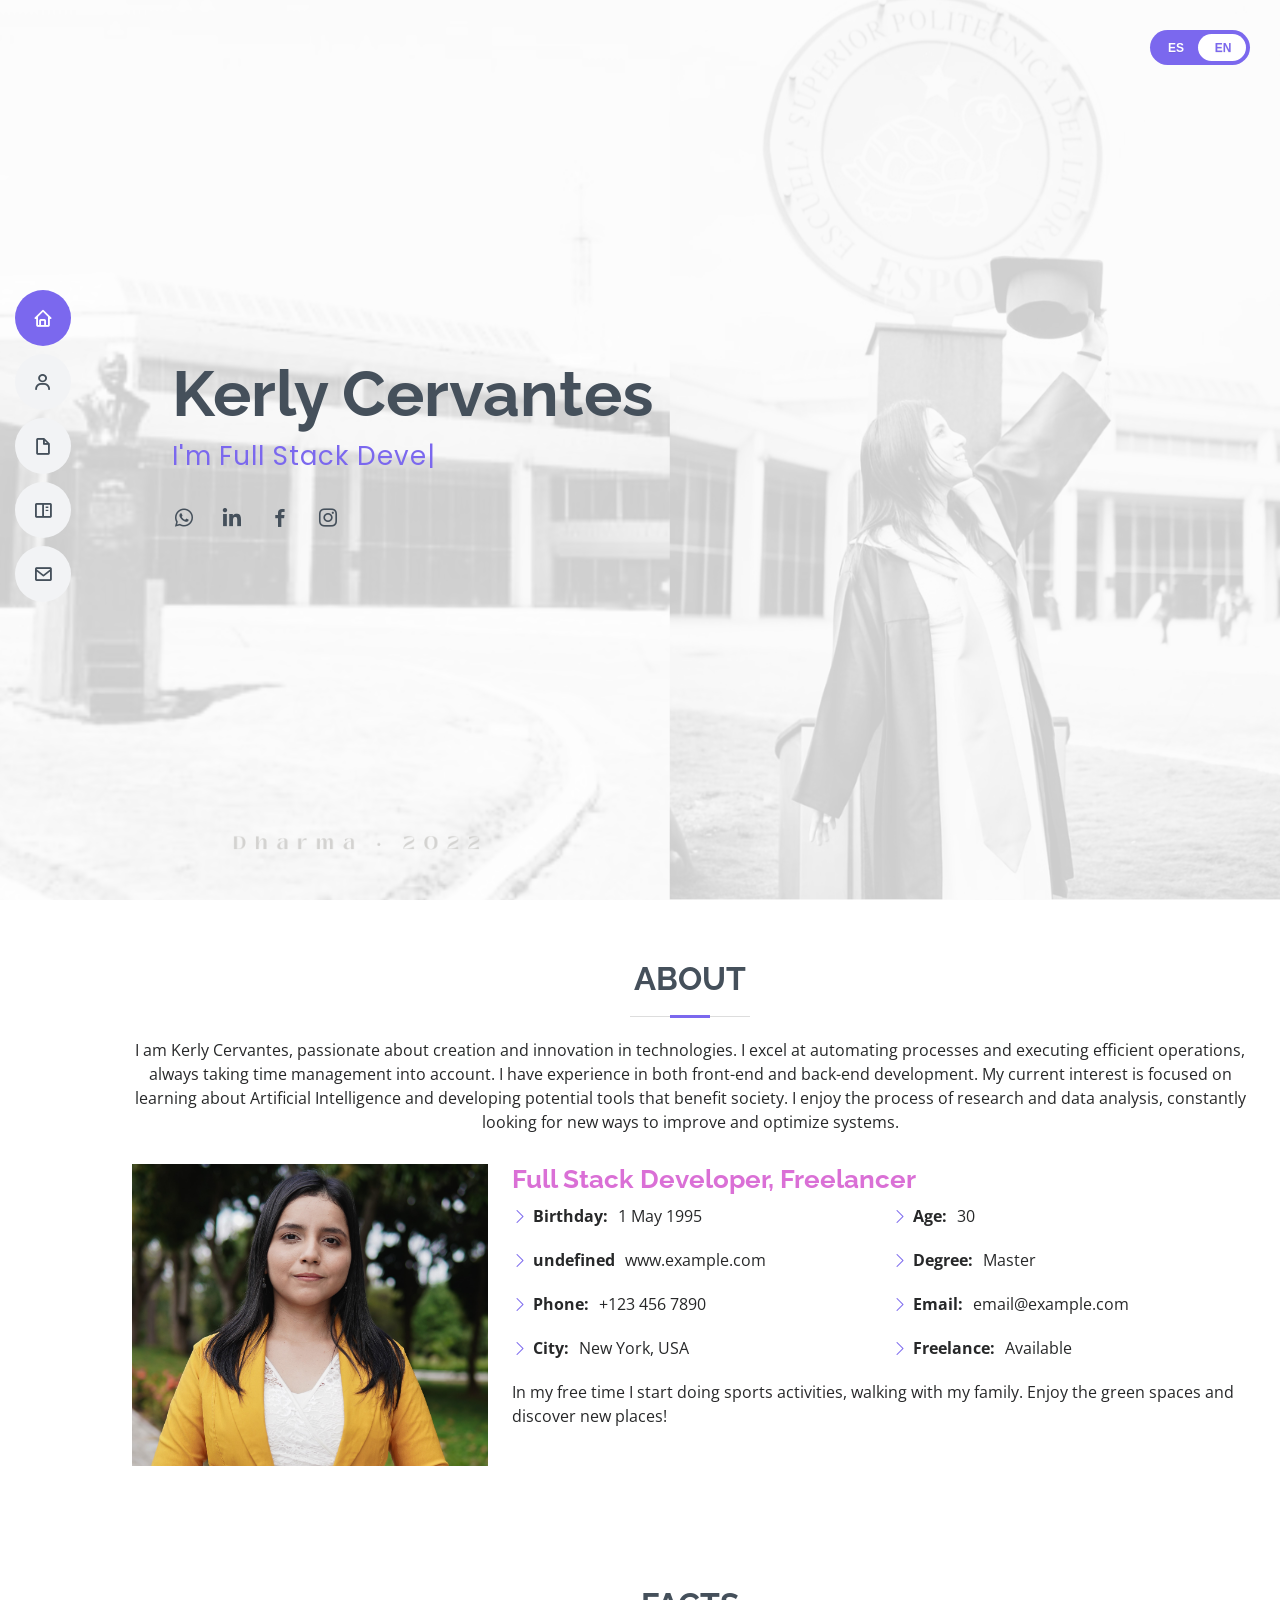
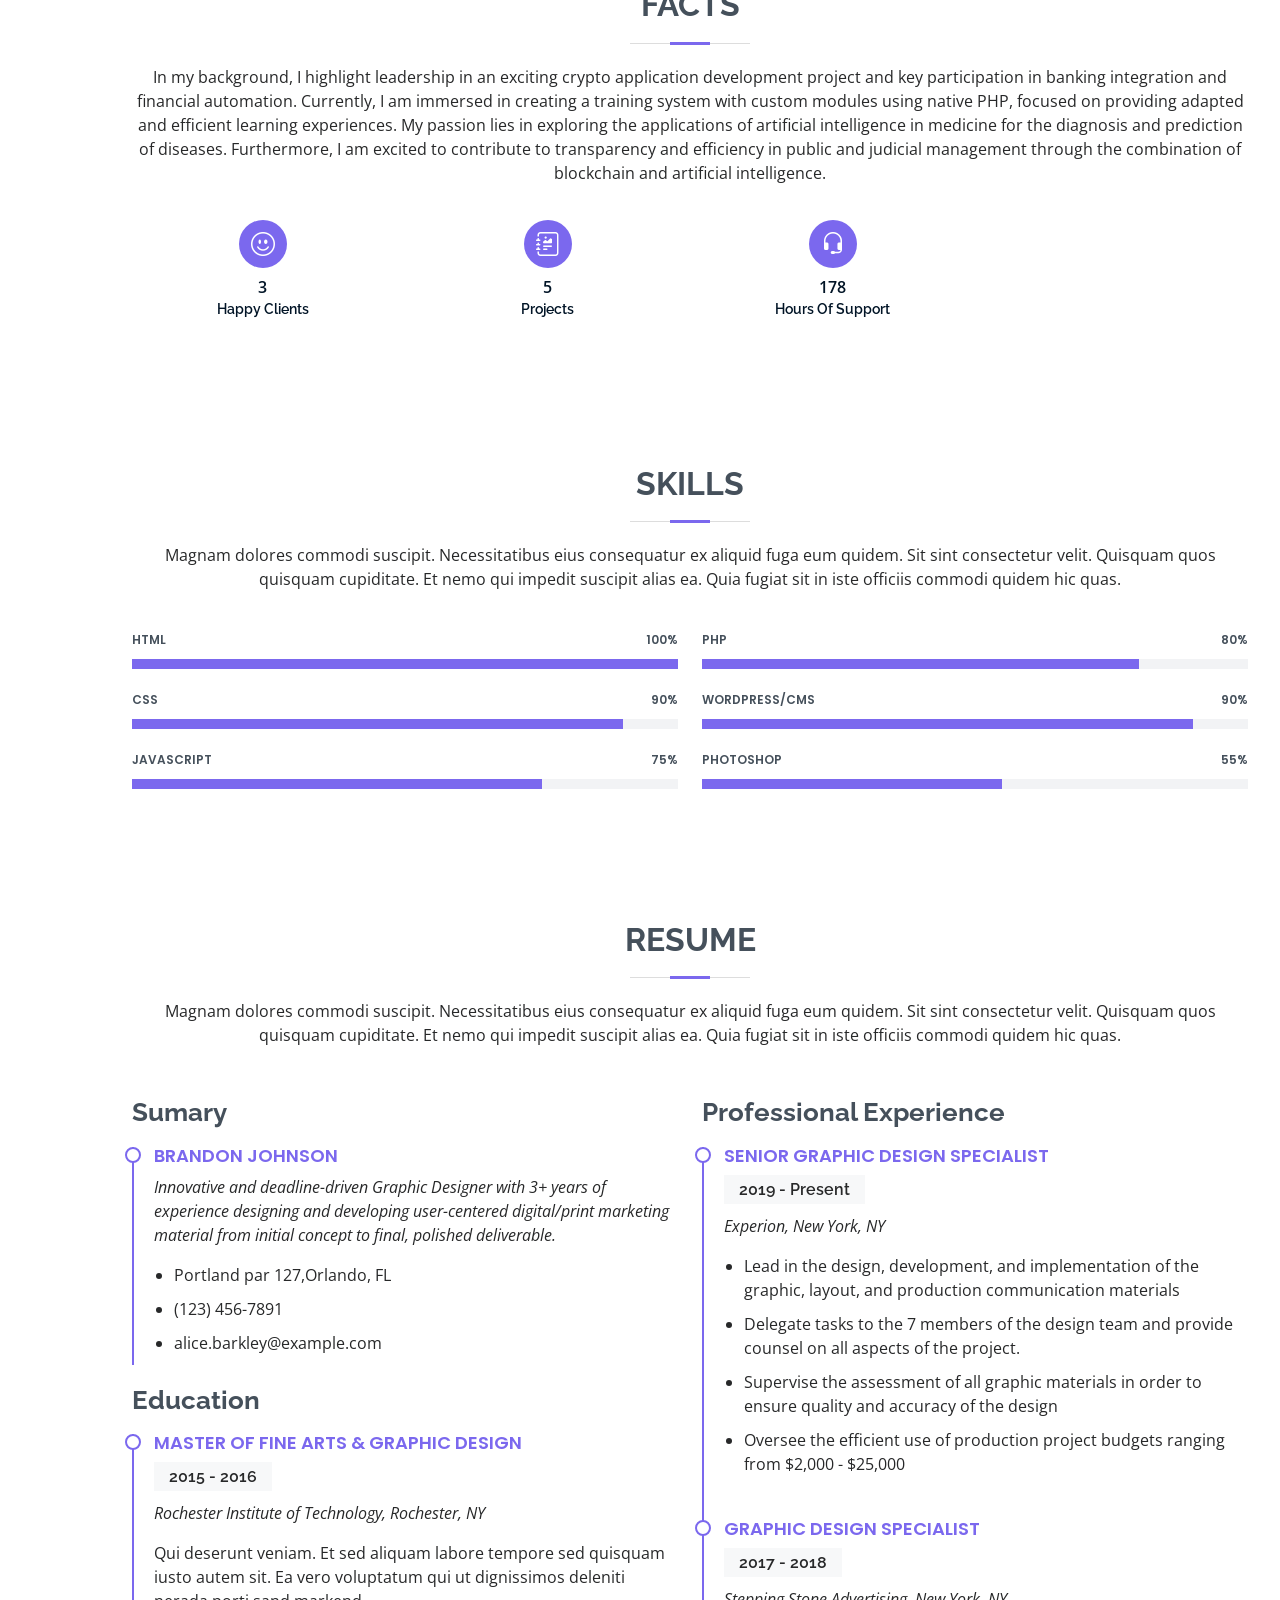
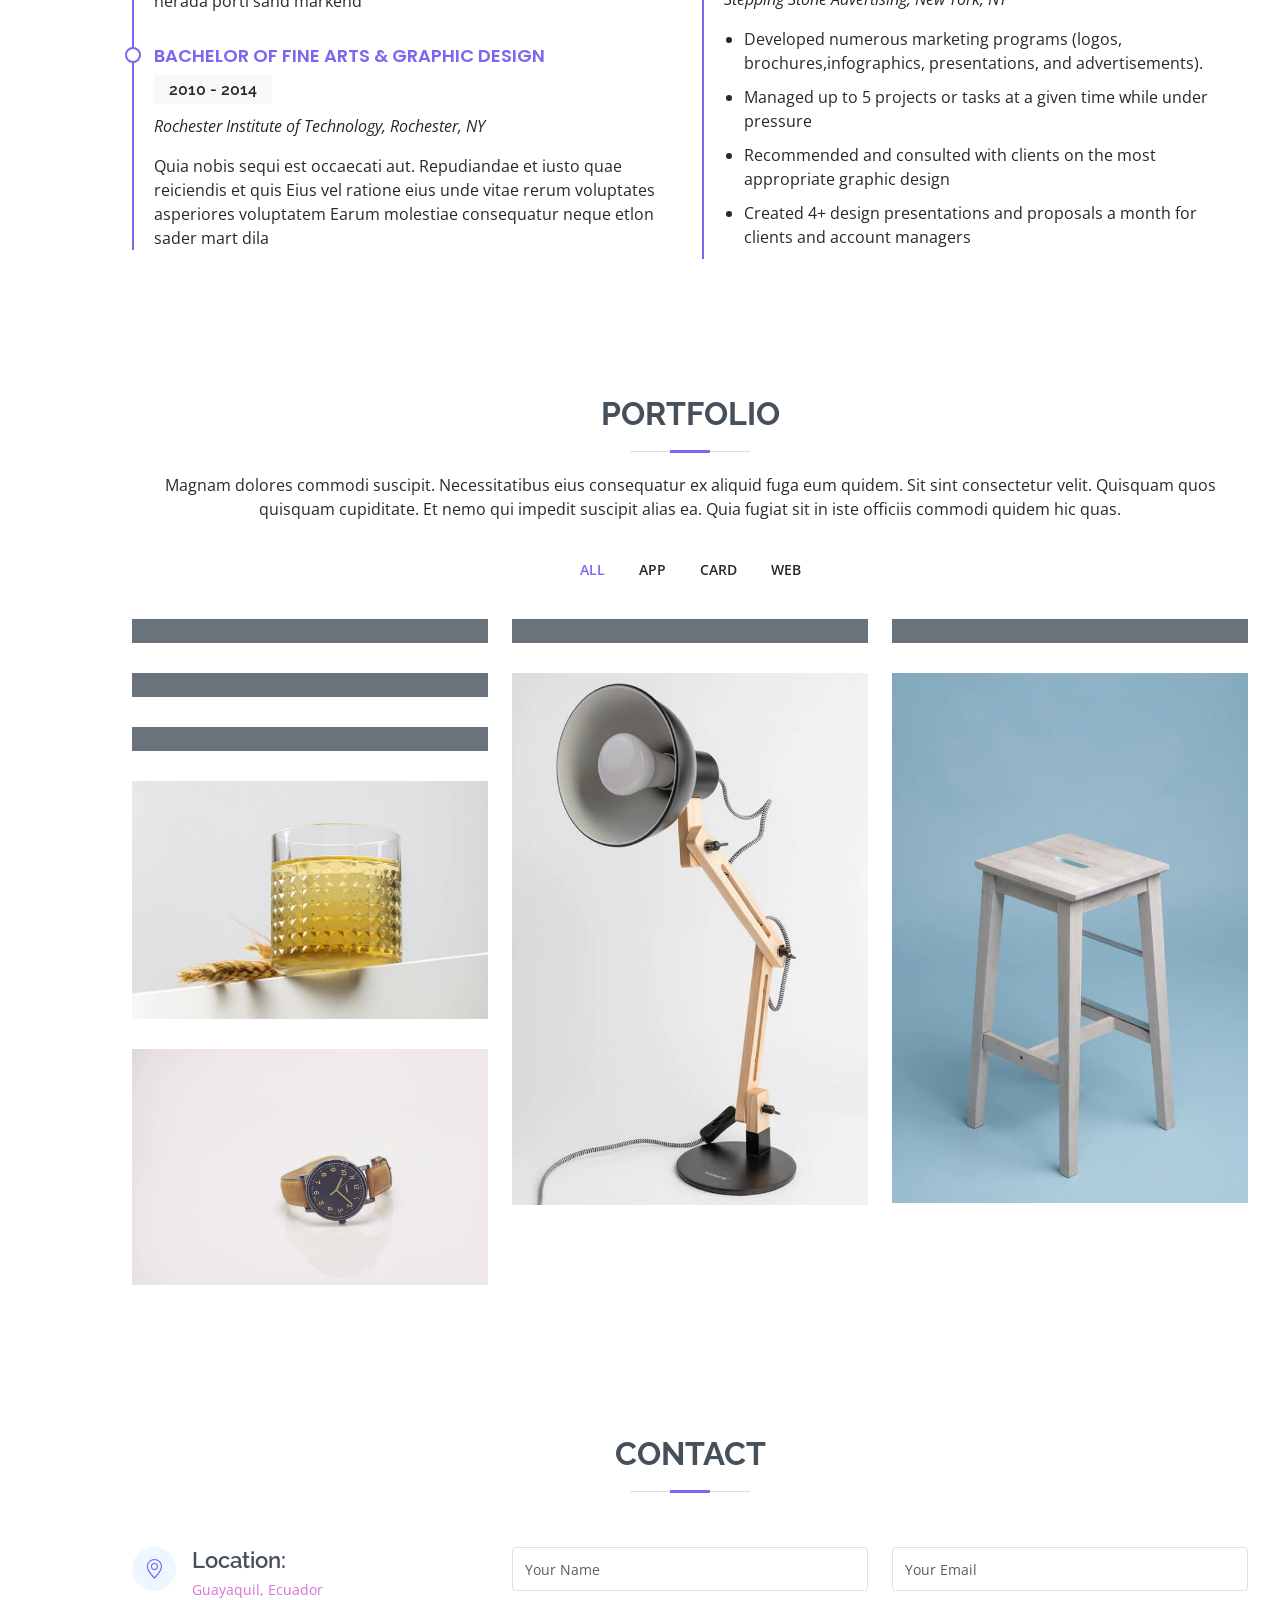
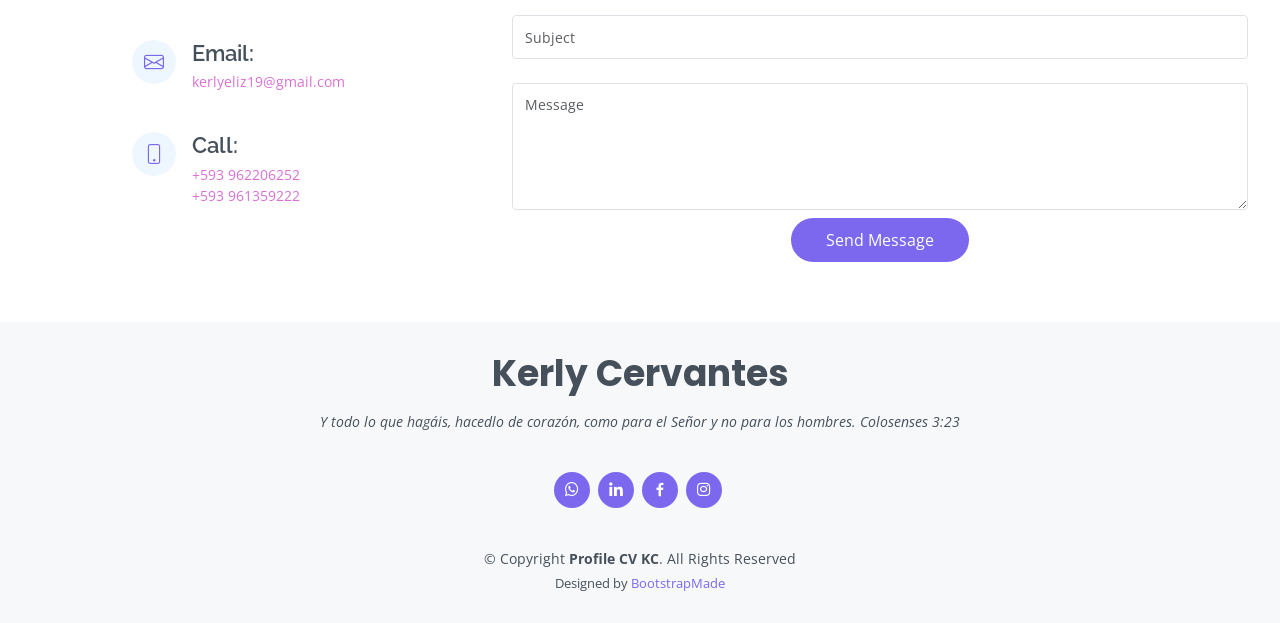
==== index.html @ 7f373c47 "first commit" ====
<!DOCTYPE html>
<html lang="en">

<head>
  <meta charset="utf-8">
  <meta content="width=device-width, initial-scale=1.0" name="viewport">

  <title>MyResume Bootstrap Template - Index</title>
  <meta content="" name="description">
  <meta content="" name="keywords">

  <!-- Favicons -->
  <link href="assets/img/favicon.png" rel="icon">
  <link href="assets/img/apple-touch-icon.png" rel="apple-touch-icon">

  <!-- Google Fonts -->
  <link
    href="https://fonts.googleapis.com/css?family=Open+Sans:300,300i,400,400i,600,600i,700,700i|Raleway:300,300i,400,400i,500,500i,600,600i,700,700i|Poppins:300,300i,400,400i,500,500i,600,600i,700,700i"
    rel="stylesheet">

  <!-- Vendor CSS Files -->
  <link href="assets/vendor/aos/aos.css" rel="stylesheet">
  <link href="assets/vendor/bootstrap/css/bootstrap.min.css" rel="stylesheet">
  <link href="assets/vendor/bootstrap-icons/bootstrap-icons.css" rel="stylesheet">
  <link href="assets/vendor/boxicons/css/boxicons.min.css" rel="stylesheet">
  <link href="assets/vendor/glightbox/css/glightbox.min.css" rel="stylesheet">
  <link href="assets/vendor/swiper/swiper-bundle.min.css" rel="stylesheet">

  <!-- Template Main CSS File -->
  <link href="assets/css/style.css" rel="stylesheet">

  <!-- =======================================================
  * Template Name: MyResume
  * Updated: Jan 29 2024 with Bootstrap v5.3.2
  * Template URL: https://bootstrapmade.com/free-html-bootstrap-template-my-resume/
  * Author: BootstrapMade.com
  * License: https://bootstrapmade.com/license/
  ======================================================== -->
</head>

<body>

  <!-- ======= Mobile nav toggle button ======= -->
  <!-- <button type="button" class="mobile-nav-toggle d-xl-none"><i class="bi bi-list mobile-nav-toggle"></i></button> -->

  <div class="switch">
    <input id="language-toggle" class="check-toggle check-toggle-round-flat" type="checkbox"
      onchange="toggleLanguage()">
    <label for="language-toggle"></label>
    <span class="on">ES</span>
    <span class="off">EN</span>
  </div>
  <!-- <div class="container"> -->
  <!-- <div class="brand">
      <h1 class="langchange title-1" data-key="hero-title"></h1>
      <h4 class="langchange title-2" data-key="hero-rol"></h4>
      <h4 class="langchange title-3" data-key="subtitle"></h4>
    </div>
  </div> -->

  <i class="bi bi-list mobile-nav-toggle d-lg-none"></i>
  <!-- ======= Header ======= -->
  <header id="header" class="d-flex flex-column justify-content-center">

    <nav id="navbar" class="navbar nav-menu">
      <ul>
        <li><a href="#hero" class="nav-link scrollto active"><i class="bx bx-home"></i> <span>Home</span></a></li>
        <li><a href="#about" class="nav-link scrollto"><i class="bx bx-user"></i> <span>About</span></a></li>
        <li><a href="#resume" class="nav-link scrollto"><i class="bx bx-file-blank"></i> <span>Resume</span></a></li>
        <li><a href="#portfolio" class="nav-link scrollto"><i class="bx bx-book-content"></i> <span>Portfolio</span></a>
        </li>
        <li><a href="#contact" class="nav-link scrollto"><i class="bx bx-envelope"></i> <span>Contact</span></a></li>
      </ul>
    </nav><!-- .nav-menu -->

  </header><!-- End Header -->

  <!-- ======= Hero Section ======= -->
  <section id="hero" class="d-flex flex-column justify-content-center">
    <div class="container" data-aos="zoom-in" data-aos-delay="100">
      <h1>Kerly Cervantes</h1>
      <p><span class="langchange" data-key="hero-title"></span>
        <span class="langchange typed" data-key="hero-rol" data-typed-items="Full Stack Developer, Freelancer"></span>
      </p>
      <div class="social-links">
        <a href="https://api.whatsapp.com/send?phone=+593962206252&text=Visualice%20tu%20página,%20estoy%20interad@%20en%20conocer%20tus%20servicios%20o%20productos!"
          class="twitter"><i class="bx bxl-whatsapp"></i></a>
        <a href="https://www.linkedin.com/in/kerlycervantes/" class="linkedin"><i class="bx bxl-linkedin"></i></a>
        <a href="https://www.facebook.com/ktchos/" class="facebook"><i class="bx bxl-facebook"></i></a>
        <a href="https://www.instagram.com/ktch_os/" class="instagram"><i class="bx bxl-instagram"></i></a>


      </div>
    </div>
  </section><!-- End Hero -->

  <main id="main">

    <!-- ======= About Section ======= -->
    <section id="about" class="about">
      <div class="container" data-aos="fade-up">

        <div class="section-title">
          <h2><span class="langchange" data-key="about-title"></span></h2>
          <p><span class="langchange" data-key="about-text"></span></p>
        </div>

        <div class="row">
          <div class="col-lg-4">
            <img src="assets/img/profile-img.jpg" class="img-fluid" alt="">
          </div>
          <div class="col-lg-8 pt-4 pt-lg-0 content">
            <h3><span class="langchange" data-key="about-rol"></h3>

            <div class="row">
              <div class="col-lg-6">
                <ul>
                  <li><i class="bi bi-chevron-right"></i> <strong><span class="langchange"
                        data-key="about-birthday"></span></strong> <span>1 May 1995</span></li>
                  <li><i class="bi bi-chevron-right"></i> <strong><span class="langchange"
                        data-key="about-website"></span></strong> <span>www.example.com</span></li>
                  <li><i class="bi bi-chevron-right"></i> <strong><span class="langchange"
                        data-key="about-phone"></span></strong> <span>+123 456 7890</span></li>
                  <li><i class="bi bi-chevron-right"></i> <strong><span class="langchange"
                        data-key="about-city"></span></strong> <span>New York, USA</span></li>
                </ul>
              </div>
              <div class="col-lg-6">
                <ul>
                  <li><i class="bi bi-chevron-right"></i> <strong><span class="langchange"
                        data-key="about-age"></span></strong> <span>30</span></li>
                  <li><i class="bi bi-chevron-right"></i> <strong><span class="langchange"
                        data-key="about-degree"></span></strong> <span>Master</span></li>
                  <li><i class="bi bi-chevron-right"></i> <strong><span class="langchange"
                        data-key="about-email"></span></strong> <span>email@example.com</span>
                  </li>
                  <li><i class="bi bi-chevron-right"></i> <strong>Freelance:</strong> <span class="langchange"
                      data-key="about-freelance"></span></li>
                </ul>
              </div>
            </div>
            <p>
              <span class="langchange" data-key="about-hobby"></span>

            </p>
          </div>
        </div>

      </div>
    </section><!-- End About Section -->

    <!-- ======= Facts Section ======= -->
    <section id="facts" class="facts">
      <div class="container" data-aos="fade-up">

        <div class="section-title">
          <h2><span class="langchange" data-key="fact-title"></span></h2>
          <p><span class="langchange" data-key="fact-experence"></span></p>
        </div>

        <div class="row">

          <div class="col-lg-3 col-md-6">
            <div class="count-box">
              <i class="bi bi-emoji-smile"></i>
              <span data-purecounter-start="0" data-purecounter-end="3" data-purecounter-duration="1"
                class="purecounter"></span>
              <p><span class="langchange" data-key="fact-clients"></span></p>
            </div>
          </div>

          <div class="col-lg-3 col-md-6 mt-5 mt-md-0">
            <div class="count-box">
              <i class="bi bi-journal-richtext"></i>
              <span data-purecounter-start="0" data-purecounter-end="6" data-purecounter-duration="1"
                class="purecounter"></span>
              <p><span class="langchange" data-key="fact-proyect"></span></p>
            </div>
          </div>

          <div class="col-lg-3 col-md-6 mt-5 mt-lg-0">
            <div class="count-box">
              <i class="bi bi-headset"></i>
              <span data-purecounter-start="0" data-purecounter-end="200" data-purecounter-duration="1"
                class="purecounter"></span>
              <p><span class="langchange" data-key="fact-support"></span></p>
            </div>
          </div>


        </div>

      </div>
    </section><!-- End Facts Section -->

    <!-- ======= Skills Section ======= -->
    <section id="skills" class="skills section-bg">
      <div class="container" data-aos="fade-up">

        <div class="section-title">
          <h2>Skills</h2>
          <p>Magnam dolores commodi suscipit. Necessitatibus eius consequatur ex aliquid fuga eum quidem. Sit sint
            consectetur velit. Quisquam quos quisquam cupiditate. Et nemo qui impedit suscipit alias ea. Quia fugiat sit
            in iste officiis commodi quidem hic quas.</p>
        </div>

        <div class="row skills-content">

          <div class="col-lg-6">

            <div class="progress">
              <span class="skill">HTML <i class="val">100%</i></span>
              <div class="progress-bar-wrap">
                <div class="progress-bar" role="progressbar" aria-valuenow="100" aria-valuemin="0" aria-valuemax="100">
                </div>
              </div>
            </div>

            <div class="progress">
              <span class="skill">CSS <i class="val">90%</i></span>
              <div class="progress-bar-wrap">
                <div class="progress-bar" role="progressbar" aria-valuenow="90" aria-valuemin="0" aria-valuemax="100">
                </div>
              </div>
            </div>

            <div class="progress">
              <span class="skill">JavaScript <i class="val">75%</i></span>
              <div class="progress-bar-wrap">
                <div class="progress-bar" role="progressbar" aria-valuenow="75" aria-valuemin="0" aria-valuemax="100">
                </div>
              </div>
            </div>

          </div>

          <div class="col-lg-6">

            <div class="progress">
              <span class="skill">PHP <i class="val">80%</i></span>
              <div class="progress-bar-wrap">
                <div class="progress-bar" role="progressbar" aria-valuenow="80" aria-valuemin="0" aria-valuemax="100">
                </div>
              </div>
            </div>

            <div class="progress">
              <span class="skill">WordPress/CMS <i class="val">90%</i></span>
              <div class="progress-bar-wrap">
                <div class="progress-bar" role="progressbar" aria-valuenow="90" aria-valuemin="0" aria-valuemax="100">
                </div>
              </div>
            </div>

            <div class="progress">
              <span class="skill">Photoshop <i class="val">55%</i></span>
              <div class="progress-bar-wrap">
                <div class="progress-bar" role="progressbar" aria-valuenow="55" aria-valuemin="0" aria-valuemax="100">
                </div>
              </div>
            </div>

          </div>

        </div>

      </div>
    </section><!-- End Skills Section -->

    <!-- ======= Resume Section ======= -->
    <section id="resume" class="resume">
      <div class="container" data-aos="fade-up">

        <div class="section-title">
          <h2>Resume</h2>
          <p>Magnam dolores commodi suscipit. Necessitatibus eius consequatur ex aliquid fuga eum quidem. Sit sint
            consectetur velit. Quisquam quos quisquam cupiditate. Et nemo qui impedit suscipit alias ea. Quia fugiat sit
            in iste officiis commodi quidem hic quas.</p>
        </div>

        <div class="row">
          <div class="col-lg-6">
            <h3 class="resume-title">Sumary</h3>
            <div class="resume-item pb-0">
              <h4>Brandon Johnson</h4>
              <p><em>Innovative and deadline-driven Graphic Designer with 3+ years of experience designing and
                  developing user-centered digital/print marketing material from initial concept to final, polished
                  deliverable.</em></p>
              <ul>
                <li>Portland par 127,Orlando, FL</li>
                <li>(123) 456-7891</li>
                <li>alice.barkley@example.com</li>
              </ul>
            </div>

            <h3 class="resume-title">Education</h3>
            <div class="resume-item">
              <h4>Master of Fine Arts &amp; Graphic Design</h4>
              <h5>2015 - 2016</h5>
              <p><em>Rochester Institute of Technology, Rochester, NY</em></p>
              <p>Qui deserunt veniam. Et sed aliquam labore tempore sed quisquam iusto autem sit. Ea vero voluptatum qui
                ut dignissimos deleniti nerada porti sand markend</p>
            </div>
            <div class="resume-item">
              <h4>Bachelor of Fine Arts &amp; Graphic Design</h4>
              <h5>2010 - 2014</h5>
              <p><em>Rochester Institute of Technology, Rochester, NY</em></p>
              <p>Quia nobis sequi est occaecati aut. Repudiandae et iusto quae reiciendis et quis Eius vel ratione eius
                unde vitae rerum voluptates asperiores voluptatem Earum molestiae consequatur neque etlon sader mart
                dila</p>
            </div>
          </div>
          <div class="col-lg-6">
            <h3 class="resume-title">Professional Experience</h3>
            <div class="resume-item">
              <h4>Senior graphic design specialist</h4>
              <h5>2019 - Present</h5>
              <p><em>Experion, New York, NY </em></p>
              <ul>
                <li>Lead in the design, development, and implementation of the graphic, layout, and production
                  communication materials</li>
                <li>Delegate tasks to the 7 members of the design team and provide counsel on all aspects of the
                  project. </li>
                <li>Supervise the assessment of all graphic materials in order to ensure quality and accuracy of the
                  design</li>
                <li>Oversee the efficient use of production project budgets ranging from $2,000 - $25,000</li>
              </ul>
            </div>
            <div class="resume-item">
              <h4>Graphic design specialist</h4>
              <h5>2017 - 2018</h5>
              <p><em>Stepping Stone Advertising, New York, NY</em></p>
              <ul>
                <li>Developed numerous marketing programs (logos, brochures,infographics, presentations, and
                  advertisements).</li>
                <li>Managed up to 5 projects or tasks at a given time while under pressure</li>
                <li>Recommended and consulted with clients on the most appropriate graphic design</li>
                <li>Created 4+ design presentations and proposals a month for clients and account managers</li>
              </ul>
            </div>
          </div>
        </div>

      </div>
    </section><!-- End Resume Section -->

    <!-- ======= Portfolio Section ======= -->
    <section id="portfolio" class="portfolio section-bg">
      <div class="container" data-aos="fade-up">

        <div class="section-title">
          <h2>Portfolio</h2>
          <p>Magnam dolores commodi suscipit. Necessitatibus eius consequatur ex aliquid fuga eum quidem. Sit sint
            consectetur velit. Quisquam quos quisquam cupiditate. Et nemo qui impedit suscipit alias ea. Quia fugiat sit
            in iste officiis commodi quidem hic quas.</p>
        </div>

        <div class="row">
          <div class="col-lg-12 d-flex justify-content-center" data-aos="fade-up" data-aos-delay="100">
            <ul id="portfolio-flters">
              <li data-filter="*" class="filter-active">All</li>
              <li data-filter=".filter-app">App</li>
              <li data-filter=".filter-card">Card</li>
              <li data-filter=".filter-web">Web</li>
            </ul>
          </div>
        </div>

        <div class="row portfolio-container" data-aos="fade-up" data-aos-delay="200">

          <div class="col-lg-4 col-md-6 portfolio-item filter-app">
            <div class="portfolio-wrap">
              <img src="assets/img/portfolio/portfolio-1.jpg" class="img-fluid" alt="">
              <div class="portfolio-info">
                <h4>App 1</h4>
                <p>App</p>
                <div class="portfolio-links">
                  <a href="assets/img/portfolio/portfolio-1.jpg" data-gallery="portfolioGallery"
                    class="portfolio-lightbox" title="App 1"><i class="bx bx-plus"></i></a>
                  <a href="portfolio-details.html" class="portfolio-details-lightbox" data-glightbox="type: external"
                    title="Portfolio Details"><i class="bx bx-link"></i></a>
                </div>
              </div>
            </div>
          </div>

          <div class="col-lg-4 col-md-6 portfolio-item filter-web">
            <div class="portfolio-wrap">
              <img src="assets/img/portfolio/portfolio-2.jpg" class="img-fluid" alt="">
              <div class="portfolio-info">
                <h4>Web 3</h4>
                <p>Web</p>
                <div class="portfolio-links">
                  <a href="assets/img/portfolio/portfolio-2.jpg" data-gallery="portfolioGallery"
                    class="portfolio-lightbox" title="Web 3"><i class="bx bx-plus"></i></a>
                  <a href="portfolio-details.html" class="portfolio-details-lightbox" data-glightbox="type: external"
                    title="Portfolio Details"><i class="bx bx-link"></i></a>
                </div>
              </div>
            </div>
          </div>

          <div class="col-lg-4 col-md-6 portfolio-item filter-app">
            <div class="portfolio-wrap">
              <img src="assets/img/portfolio/portfolio-3.jpg" class="img-fluid" alt="">
              <div class="portfolio-info">
                <h4>App 2</h4>
                <p>App</p>
                <div class="portfolio-links">
                  <a href="assets/img/portfolio/portfolio-3.jpg" data-gallery="portfolioGallery"
                    class="portfolio-lightbox" title="App 2"><i class="bx bx-plus"></i></a>
                  <a href="portfolio-details.html" class="portfolio-details-lightbox" data-glightbox="type: external"
                    title="Portfolio Details"><i class="bx bx-link"></i></a>
                </div>
              </div>
            </div>
          </div>

          <div class="col-lg-4 col-md-6 portfolio-item filter-card">
            <div class="portfolio-wrap">
              <img src="assets/img/portfolio/portfolio-4.jpg" class="img-fluid" alt="">
              <div class="portfolio-info">
                <h4>Card 2</h4>
                <p>Card</p>
                <div class="portfolio-links">
                  <a href="assets/img/portfolio/portfolio-4.jpg" data-gallery="portfolioGallery"
                    class="portfolio-lightbox" title="Card 2"><i class="bx bx-plus"></i></a>
                  <a href="portfolio-details.html" class="portfolio-details-lightbox" data-glightbox="type: external"
                    title="Portfolio Details"><i class="bx bx-link"></i></a>
                </div>
              </div>
            </div>
          </div>

          <div class="col-lg-4 col-md-6 portfolio-item filter-web">
            <div class="portfolio-wrap">
              <img src="assets/img/portfolio/portfolio-5.jpg" class="img-fluid" alt="">
              <div class="portfolio-info">
                <h4>Web 2</h4>
                <p>Web</p>
                <div class="portfolio-links">
                  <a href="assets/img/portfolio/portfolio-5.jpg" data-gallery="portfolioGallery"
                    class="portfolio-lightbox" title="Web 2"><i class="bx bx-plus"></i></a>
                  <a href="portfolio-details.html" class="portfolio-details-lightbox" data-glightbox="type: external"
                    title="Portfolio Details"><i class="bx bx-link"></i></a>
                </div>
              </div>
            </div>
          </div>

          <div class="col-lg-4 col-md-6 portfolio-item filter-app">
            <div class="portfolio-wrap">
              <img src="assets/img/portfolio/portfolio-6.jpg" class="img-fluid" alt="">
              <div class="portfolio-info">
                <h4>App 3</h4>
                <p>App</p>
                <div class="portfolio-links">
                  <a href="assets/img/portfolio/portfolio-6.jpg" data-gallery="portfolioGallery"
                    class="portfolio-lightbox" title="App 3"><i class="bx bx-plus"></i></a>
                  <a href="portfolio-details.html" class="portfolio-details-lightbox" data-glightbox="type: external"
                    title="Portfolio Details"><i class="bx bx-link"></i></a>
                </div>
              </div>
            </div>
          </div>

          <div class="col-lg-4 col-md-6 portfolio-item filter-card">
            <div class="portfolio-wrap">
              <img src="assets/img/portfolio/portfolio-7.jpg" class="img-fluid" alt="">
              <div class="portfolio-info">
                <h4>Card 1</h4>
                <p>Card</p>
                <div class="portfolio-links">
                  <a href="assets/img/portfolio/portfolio-7.jpg" data-gallery="portfolioGallery"
                    class="portfolio-lightbox" title="Card 1"><i class="bx bx-plus"></i></a>
                  <a href="portfolio-details.html" class="portfolio-details-lightbox" data-glightbox="type: external"
                    title="Portfolio Details"><i class="bx bx-link"></i></a>
                </div>
              </div>
            </div>
          </div>

          <div class="col-lg-4 col-md-6 portfolio-item filter-card">
            <div class="portfolio-wrap">
              <img src="assets/img/portfolio/portfolio-8.jpg" class="img-fluid" alt="">
              <div class="portfolio-info">
                <h4>Card 3</h4>
                <p>Card</p>
                <div class="portfolio-links">
                  <a href="assets/img/portfolio/portfolio-8.jpg" data-gallery="portfolioGallery"
                    class="portfolio-lightbox" title="Card 3"><i class="bx bx-plus"></i></a>
                  <a href="portfolio-details.html" class="portfolio-details-lightbox" data-glightbox="type: external"
                    title="Portfolio Details"><i class="bx bx-link"></i></a>
                </div>
              </div>
            </div>
          </div>

          <div class="col-lg-4 col-md-6 portfolio-item filter-web">
            <div class="portfolio-wrap">
              <img src="assets/img/portfolio/portfolio-9.jpg" class="img-fluid" alt="">
              <div class="portfolio-info">
                <h4>Web 3</h4>
                <p>Web</p>
                <div class="portfolio-links">
                  <a href="assets/img/portfolio/portfolio-9.jpg" data-gallery="portfolioGallery"
                    class="portfolio-lightbox" title="Web 3"><i class="bx bx-plus"></i></a>
                  <a href="portfolio-details.html" class="portfolio-details-lightbox" data-glightbox="type: external"
                    title="Portfolio Details"><i class="bx bx-link"></i></a>
                </div>
              </div>
            </div>
          </div>

        </div>

      </div>
    </section><!-- End Portfolio Section -->

    <!-- ======= Services Section ======= -->


    <!-- ======= Testimonials Section ======= -->

    <!-- ======= Contact Section ======= -->
    <section id="contact" class="contact">
      <div class="container" data-aos="fade-up">

        <div class="section-title">
          <h2>Contact</h2>
        </div>

        <div class="row mt-1">

          <div class="col-lg-4">
            <div class="info">
              <div class="address">
                <i class="bi bi-geo-alt"></i>
                <h4>Location:</h4>
                <p>Guayaquil, Ecuador</p>
              </div>

              <div class="email">
                <i class="bi bi-envelope"></i>
                <h4>Email:</h4>
                <p>kerlyeliz19@gmail.com</p>
              </div>

              <div class="phone">
                <i class="bi bi-phone"></i>
                <h4>Call:</h4>
                <p>+593 962206252</p>
                <p>+593 961359222</p>
              </div>

            </div>

          </div>

          <div class="col-lg-8 mt-5 mt-lg-0">

            <form id="contactForm" action="https://api.whatsapp.com/send?phone=+593961359222" method="post" role="form"
              class="php-email-form">
              <div class="row">
                <div class="col-md-6 form-group">
                  <input type="text" name="name" class="form-control" id="name" placeholder="Your Name" required>
                </div>
                <div class="col-md-6 form-group mt-3 mt-md-0">
                  <input type="email" class="form-control" name="email" id="email" placeholder="Your Email" required>
                </div>
              </div>
              <div class="form-group mt-3">
                <input type="text" class="form-control" name="subject" id="subject" placeholder="Subject" required>
              </div>
              <div class="form-group mt-3">
                <textarea class="form-control" name="message" id="message" rows="5" placeholder="Message"
                  required></textarea>
              </div>
              <div class="text-center"><button type="submit">Send Message</button></div>
            </form>

          </div>

        </div>

      </div>
    </section><!-- End Contact Section -->

  </main><!-- End #main -->

  <!-- ======= Footer ======= -->
  <footer id="footer">
    <div class="container">
      <h3>Kerly Cervantes</h3>
      <p>Y todo lo que hagáis, hacedlo de corazón, como para el Señor y no para los hombres. Colosenses 3:23</p>
      <div class="social-links">
        <a href="https://api.whatsapp.com/send?phone=+593962206252&text=Visualice%20tu%20página,%20estoy%20interad@%20en%20conocer%20tus%20servicios%20o%20productos!"
          class="twitter"><i class="bx bxl-whatsapp"></i></a>
        <a href="https://www.linkedin.com/in/kerlycervantes/" class="linkedin"><i class="bx bxl-linkedin"></i></a>
        <a href="https://www.facebook.com/ktchos/" class="facebook"><i class="bx bxl-facebook"></i></a>
        <a href="https://www.instagram.com/ktch_os/" class="instagram"><i class="bx bxl-instagram"></i></a>
      </div>
      <div class="copyright">
        &copy; Copyright <strong><span>Profile CV KC</span></strong>. All Rights Reserved
      </div>
      <div class="credits">
        <!-- All the links in the footer should remain intact. -->
        <!-- You can delete the links only if you purchased the pro version. -->
        <!-- Licensing information: [license-url] -->
        <!-- Purchase the pro version with working PHP/AJAX contact form: https://bootstrapmade.com/free-html-bootstrap-template-my-resume/ -->
        Designed by <a href="https://bootstrapmade.com/">BootstrapMade</a>
      </div>
    </div>
  </footer><!-- End Footer -->

  <div id="preloader"></div>
  <a href="#" class="back-to-top d-flex align-items-center justify-content-center"><i
      class="bi bi-arrow-up-short"></i></a>

  <!-- Vendor JS Files -->
  <script src="assets/vendor/purecounter/purecounter_vanilla.js"></script>
  <script src="assets/vendor/aos/aos.js"></script>
  <script src="assets/vendor/bootstrap/js/bootstrap.bundle.min.js"></script>
  <script src="assets/vendor/glightbox/js/glightbox.min.js"></script>
  <script src="assets/vendor/isotope-layout/isotope.pkgd.min.js"></script>
  <script src="assets/vendor/swiper/swiper-bundle.min.js"></script>
  <script src="assets/vendor/typed.js/typed.umd.js"></script>
  <script src="assets/vendor/waypoints/noframework.waypoints.js"></script>
  <script src="assets/vendor/php-email-form/validate.js"></script>

  <!-- Template Main JS File -->
  <script src="assets/js/main.js"></script>

</body>

</html>
---- assets/css/style.css ----
/**
* Template Name: MyResume
* Updated: Jan 29 2024 with Bootstrap v5.3.2
* Template URL: https://bootstrapmade.com/free-html-bootstrap-template-my-resume/
* Author: BootstrapMade.com
* License: https://bootstrapmade.com/license/
*/

/*--------------------------------------------------------------
# General
--------------------------------------------------------------*/
body {
  font-family: "Open Sans", sans-serif;
  color: #272829;
}

a {
  color: #7B68EE;
  text-decoration: none;
}

a:hover {
  color: #067ded;
  text-decoration: none;
}

h1,
h2,
h3,
h4,
h5,
h6 {
  font-family: "Raleway", sans-serif;
}

/*--------------------------------------------------------------
# Back to top button
--------------------------------------------------------------*/
.back-to-top {
  position: fixed;
  visibility: hidden;
  opacity: 0;
  right: 15px;
  bottom: 15px;
  z-index: 996;
  background: #7B68EE;
  width: 40px;
  height: 40px;
  border-radius: 50px;
  transition: all 0.4s;
}

.back-to-top i {
  font-size: 28px;
  color: #fff;
  line-height: 0;
}

.back-to-top:hover {
  background: #0678e3;
  color: #fff;
}

.back-to-top.active {
  visibility: visible;
  opacity: 1;
}

/*--------------------------------------------------------------
# Preloader
--------------------------------------------------------------*/
#preloader {
  position: fixed;
  top: 0;
  left: 0;
  right: 0;
  bottom: 0;
  z-index: 9999;
  overflow: hidden;
  background: #fff;
}

#preloader:before {
  content: "";
  position: fixed;
  top: calc(50% - 30px);
  left: calc(50% - 30px);
  border: 6px solid #7B68EE;
  border-top-color: #fff;
  border-bottom-color: #fff;
  border-radius: 50%;
  width: 60px;
  height: 60px;
  animation: animate-preloader 1s linear infinite;
}

@keyframes animate-preloader {
  0% {
    transform: rotate(0deg);
  }

  100% {
    transform: rotate(360deg);
  }
}

/*--------------------------------------------------------------
# Disable aos animation delay on mobile devices
--------------------------------------------------------------*/
@media screen and (max-width: 768px) {
  [data-aos-delay] {
    transition-delay: 0 !important;
  }
 
}

/*--------------------------------------------------------------
# Header
--------------------------------------------------------------*/
#header {
  position: fixed;
  top: 0;
  left: 0;
  bottom: 0;
  z-index: 9997;
  transition: all 0.5s;
  padding: 15px;
  overflow-y: auto;
}

@media (max-width: 991px) {
  #header {
    width: 300px;
    background: #fff;
    border-right: 1px solid #e6e9ec;
    left: -300px;
  }
  .switch {
    
    top: 12px;
    left: 20px ;
  }
}

@media (min-width: 991px) {
  #main {
    margin-left: 100px;
  }
}

/*--------------------------------------------------------------
# Navigation Menu
--------------------------------------------------------------*/
/**
* Desktop Navigation 
*/
.nav-menu {
  padding: 0;
  display: block;
}

.nav-menu * {
  margin: 0;
  padding: 0;
  list-style: none;
}

.nav-menu>ul>li {
  position: relative;
  white-space: nowrap;
}

.nav-menu a,
.nav-menu a:focus {
  display: flex;
  align-items: center;
  color: #45505b;
  padding: 10px 18px;
  margin-bottom: 8px;
  transition: 0.3s;
  font-size: 15px;
  border-radius: 50px;
  background: #f2f3f5;
  height: 56px;
  width: 100%;
  overflow: hidden;
  transition: 0.3s;
}

.nav-menu a i,
.nav-menu a:focus i {
  font-size: 20px;
}

.nav-menu a span,
.nav-menu a:focus span {
  padding: 0 5px 0 7px;
  color: #45505b;
}

@media (min-width: 992px) {

  .nav-menu a,
  .nav-menu a:focus {
    width: 56px;
  }

  .nav-menu a span,
  .nav-menu a:focus span {
    display: none;
    color: #fff;
  }
}

.nav-menu a:hover,
.nav-menu .active,
.nav-menu .active:focus,
.nav-menu li:hover>a {
  color: #fff;
  background: #7B68EE;
}

.nav-menu a:hover span,
.nav-menu .active span,
.nav-menu .active:focus span,
.nav-menu li:hover>a span {
  color: #fff;
}

.nav-menu a:hover,
.nav-menu li:hover>a {
  width: 100%;
  color: #fff;
}

.nav-menu a:hover span,
.nav-menu li:hover>a span {
  display: block;
}

/**
* Mobile Navigation 
*/
.mobile-nav-toggle {
  position: fixed;
  right: 10px;
  top: 10px;
  z-index: 9998;
  border: 0;
  background: none;
  font-size: 28px;
  transition: all 0.4s;
  outline: none !important;
  line-height: 0;
  cursor: pointer;
  border-radius: 50px;
  padding: 5px;
}

.mobile-nav-toggle i {
  color: #45505b;
}

.mobile-nav-active {
  overflow: hidden;
}

.mobile-nav-active #header {
  left: 0;
}

.mobile-nav-active .mobile-nav-toggle {
  color: #fff;
  background-color: #7B68EE;
}

/*--------------------------------------------------------------
# Hero Section
--------------------------------------------------------------*/
#hero {
  width: 100%;
  height: 100vh;
  background: url("../img/hero-bg.png") top right no-repeat;
  background-size: cover;
  position: relative;
}

@media (min-width: 992px) {
  #hero {
    padding-left: 160px;
  }
}

#hero:before {
  content: "";
  background: rgba(255, 255, 255, 0.8);
  position: absolute;
  bottom: 0;
  top: 0;
  left: 0;
  right: 0;
}

#hero h1 {
  margin: 0;
  font-size: 64px;
  font-weight: 700;
  line-height: 56px;
  color: #45505b;
}

#hero p {
  color: #45505b;
  margin: 15px 0 0 0;
  font-size: 26px;
  font-family: "Poppins", sans-serif;
}

#hero p span {
  color: #7B68EE;
  letter-spacing: 1px;
}

#hero .social-links {
  margin-top: 30px;
}

#hero .social-links a {
  font-size: 24px;
  display: inline-block;
  color: #45505b;
  line-height: 1;
  margin-right: 20px;
  transition: 0.3s;
}

#hero .social-links a:hover {
  color: #7B68EE;
}

@media (max-width: 992px) {
  #hero {
    text-align: center;
  }

  #hero h1 {
    font-size: 32px;
    line-height: 36px;
  }

  #hero p {
    margin-top: 10px;
    font-size: 20px;
    line-height: 24px;
  }
}

/*--------------------------------------------------------------
# Sections General
--------------------------------------------------------------*/
section {
  padding: 60px 0;
  overflow: hidden;
}

.section-title {
  text-align: center;
  padding-bottom: 30px;
}

.section-title h2 {
  font-size: 32px;
  font-weight: bold;
  text-transform: uppercase;
  margin-bottom: 20px;
  padding-bottom: 20px;
  position: relative;
  color: #45505b;
}

.section-title h2::before {
  content: "";
  position: absolute;
  display: block;
  width: 120px;
  height: 1px;
  background: #ddd;
  bottom: 1px;
  left: calc(50% - 60px);
}

.section-title h2::after {
  content: "";
  position: absolute;
  display: block;
  width: 40px;
  height: 3px;
  background: #7B68EE;
  bottom: 0;
  left: calc(50% - 20px);
}

.section-title p {
  margin-bottom: 0;
}

/*--------------------------------------------------------------
# About
--------------------------------------------------------------*/
.about .content h3 {
  font-weight: 700;
  font-size: 26px;
  color: #DA70D6;
}

.about .content ul {
  list-style: none;
  padding: 0;
}

.about .content ul li {
  margin-bottom: 20px;
  display: flex;
  align-items: center;
}

.about .content ul strong {
  margin-right: 10px;
}

.about .content ul i {
  font-size: 16px;
  margin-right: 5px;
  color: #7B68EE;
  line-height: 0;
}

.about .content p:last-child {
  margin-bottom: 0;
}

/*--------------------------------------------------------------
# Facts
--------------------------------------------------------------*/
.facts .count-box {
  padding: 30px 30px 25px 30px;
  margin-top: 30px;
  width: 100%;
  position: relative;
  text-align: center;
  background: #fff;
}

.facts .count-box i {
  position: absolute;
  top: -25px;
  left: 50%;
  transform: translateX(-50%);
  font-size: 24px;
  background: #7B68EE;
  color: #fff;
  border-radius: 50px;
  display: inline-flex;
  align-items: center;
  justify-content: center;
  width: 48px;
  height: 48px;
}

.facts .count-box span {
 
  display: block;
  font-weight: 600;
  color: #011426;
}

.facts .count-box p {
  padding: 0;
  margin: 0;
  font-family: "Raleway", sans-serif;
  font-size: 14px;
}

/*--------------------------------------------------------------
# Akills
--------------------------------------------------------------*/
.skills .progress {
  height: 60px;
  display: block;
  background: none;
  border-radius: 0;
}

.skills .progress .skill {
  padding: 10px 0;
  margin: 0;
  text-transform: uppercase;
  display: block;
  font-weight: 600;
  font-family: "Poppins", sans-serif;
  color: #45505b;
}

.skills .progress .skill .val {
  float: right;
  font-style: normal;
}

.skills .progress-bar-wrap {
  background: #f2f3f5;
}

.skills .progress-bar {
  width: 1px;
  height: 10px;
  transition: 0.9s;
  background-color: #7B68EE;
}

/*--------------------------------------------------------------
# Resume
--------------------------------------------------------------*/
.resume .resume-title {
  font-size: 26px;
  font-weight: 700;
  margin-top: 20px;
  margin-bottom: 20px;
  color: #45505b;
}

.resume .resume-item {
  padding: 0 0 20px 20px;
  margin-top: -2px;
  border-left: 2px solid #7B68EE;
  position: relative;
}

.resume .resume-item h4 {
  line-height: 18px;
  font-size: 18px;
  font-weight: 600;
  text-transform: uppercase;
  font-family: "Poppins", sans-serif;
  color: #7B68EE;
  margin-bottom: 10px;
}

.resume .resume-item h5 {
  font-size: 16px;
  background: #f7f8f9;
  padding: 5px 15px;
  display: inline-block;
  font-weight: 600;
  margin-bottom: 10px;
}

.resume .resume-item ul {
  padding-left: 20px;
}

.resume .resume-item ul li {
  padding-bottom: 10px;
}

.resume .resume-item:last-child {
  padding-bottom: 0;
}

.resume .resume-item::before {
  content: "";
  position: absolute;
  width: 16px;
  height: 16px;
  border-radius: 50px;
  left: -9px;
  top: 0;
  background: #fff;
  border: 2px solid #7B68EE;
}

/*--------------------------------------------------------------
# Portfolio
--------------------------------------------------------------*/
.portfolio .portfolio-item {
  margin-bottom: 30px;
}

.portfolio #portfolio-flters {
  padding: 0;
  margin: 0 auto 25px auto;
  list-style: none;
  text-align: center;
  background: #fff;
  border-radius: 50px;
  padding: 2px 15px;
}

.portfolio #portfolio-flters li {
  cursor: pointer;
  display: inline-block;
  padding: 10px 15px;
  font-size: 14px;
  font-weight: 600;
  line-height: 1;
  text-transform: uppercase;
  color: #272829;
  margin-bottom: 5px;
  transition: all 0.3s ease-in-out;
}

.portfolio #portfolio-flters li:hover,
.portfolio #portfolio-flters li.filter-active {
  color: #7B68EE;
}

.portfolio #portfolio-flters li:last-child {
  margin-right: 0;
}

.portfolio .portfolio-wrap {
  transition: 0.3s;
  position: relative;
  overflow: hidden;
  z-index: 1;
  background: rgba(69, 80, 91, 0.8);
}

.portfolio .portfolio-wrap::before {
  content: "";
  background: rgba(255, 255, 255, 0.7);
  position: absolute;
  left: 30px;
  right: 30px;
  top: 30px;
  bottom: 30px;
  transition: all ease-in-out 0.3s;
  z-index: 2;
  opacity: 0;
}

.portfolio .portfolio-wrap .portfolio-info {
  opacity: 0;
  position: absolute;
  top: 0;
  left: 0;
  right: 0;
  bottom: 0;
  text-align: center;
  z-index: 3;
  transition: all ease-in-out 0.3s;
  display: flex;
  flex-direction: column;
  justify-content: center;
  align-items: center;
}

.portfolio .portfolio-wrap .portfolio-info::before {
  display: block;
  content: "";
  width: 48px;
  height: 48px;
  position: absolute;
  top: 35px;
  left: 35px;
  border-top: 3px solid #d7dce1;
  border-left: 3px solid #d7dce1;
  transition: all 0.5s ease 0s;
  z-index: 9994;
}

.portfolio .portfolio-wrap .portfolio-info::after {
  display: block;
  content: "";
  width: 48px;
  height: 48px;
  position: absolute;
  bottom: 35px;
  right: 35px;
  border-bottom: 3px solid #d7dce1;
  border-right: 3px solid #d7dce1;
  transition: all 0.5s ease 0s;
  z-index: 9994;
}

.portfolio .portfolio-wrap .portfolio-info h4 {
  font-size: 20px;
  color: #45505b;
  font-weight: 600;
}

.portfolio .portfolio-wrap .portfolio-info p {
  color: #45505b;
  font-size: 14px;
  text-transform: uppercase;
  padding: 0;
  margin: 0;
}

.portfolio .portfolio-wrap .portfolio-links {
  text-align: center;
  z-index: 4;
}

.portfolio .portfolio-wrap .portfolio-links a {
  color: #45505b;
  margin: 0 2px;
  font-size: 28px;
  display: inline-block;
  transition: 0.3s;
}

.portfolio .portfolio-wrap .portfolio-links a:hover {
  color: #148af9;
}

.portfolio .portfolio-wrap:hover::before {
  top: 0;
  left: 0;
  right: 0;
  bottom: 0;
  opacity: 1;
}

.portfolio .portfolio-wrap:hover .portfolio-info {
  opacity: 1;
}

.portfolio .portfolio-wrap:hover .portfolio-info::before {
  top: 15px;
  left: 15px;
}

.portfolio .portfolio-wrap:hover .portfolio-info::after {
  bottom: 15px;
  right: 15px;
}

/*--------------------------------------------------------------
# Portfolio Details
--------------------------------------------------------------*/
.portfolio-details {
  padding-top: 40px;
}

.portfolio-details .portfolio-details-slider img {
  width: 100%;
}

.portfolio-details .portfolio-details-slider .swiper-pagination {
  margin-top: 20px;
  position: relative;
}

.portfolio-details .portfolio-details-slider .swiper-pagination .swiper-pagination-bullet {
  width: 12px;
  height: 12px;
  background-color: #fff;
  opacity: 1;
  border: 1px solid #7B68EE;
}

.portfolio-details .portfolio-details-slider .swiper-pagination .swiper-pagination-bullet-active {
  background-color: #7B68EE;
}

.portfolio-details .portfolio-info {
  padding: 30px;
  box-shadow: 0px 0 30px rgba(69, 80, 91, 0.08);
}

.portfolio-details .portfolio-info h3 {
  font-size: 22px;
  font-weight: 700;
  margin-bottom: 20px;
  padding-bottom: 20px;
  border-bottom: 1px solid #eee;
}

.portfolio-details .portfolio-info ul {
  list-style: none;
  padding: 0;
  font-size: 15px;
}

.portfolio-details .portfolio-info ul li+li {
  margin-top: 10px;
}

.portfolio-details .portfolio-description {
  padding-top: 30px;
}

.portfolio-details .portfolio-description h2 {
  font-size: 26px;
  font-weight: 700;
  margin-bottom: 20px;
}

.portfolio-details .portfolio-description p {
  padding: 0;
}

/*--------------------------------------------------------------
# Services
--------------------------------------------------------------*/
.services .icon-box {
  text-align: center;
  padding: 70px 20px 80px 20px;
  transition: all ease-in-out 0.3s;
  background: #fff;
  box-shadow: 0px 5px 90px 0px rgba(110, 123, 131, 0.05);
}

.services .icon-box .icon {
  margin: 0 auto;
  width: 100px;
  height: 100px;
  display: flex;
  align-items: center;
  justify-content: center;
  transition: ease-in-out 0.3s;
  position: relative;
}

.services .icon-box .icon i {
  font-size: 36px;
  transition: 0.5s;
  position: relative;
}

.services .icon-box .icon svg {
  position: absolute;
  top: 0;
  left: 0;
}

.services .icon-box .icon svg path {
  transition: 0.5s;
  fill: #f5f5f5;
}

.services .icon-box h4 {
  font-weight: 600;
  margin: 10px 0 15px 0;
  font-size: 22px;
}

.services .icon-box h4 a {
  color: #45505b;
  transition: ease-in-out 0.3s;
}

.services .icon-box p {
  line-height: 24px;
  font-size: 14px;
  margin-bottom: 0;
}

.services .icon-box:hover {
  border-color: #fff;
  box-shadow: 0px 0 35px 0 rgba(0, 0, 0, 0.08);
}

.services .iconbox-blue i {
  color: #47aeff;
}

.services .iconbox-blue:hover .icon i {
  color: #fff;
}

.services .iconbox-blue:hover .icon path {
  fill: #47aeff;
}

.services .iconbox-orange i {
  color: #ffa76e;
}

.services .iconbox-orange:hover .icon i {
  color: #fff;
}

.services .iconbox-orange:hover .icon path {
  fill: #ffa76e;
}

.services .iconbox-pink i {
  color: #e80368;
}

.services .iconbox-pink:hover .icon i {
  color: #fff;
}

.services .iconbox-pink:hover .icon path {
  fill: #e80368;
}

.services .iconbox-yellow i {
  color: #ffbb2c;
}

.services .iconbox-yellow:hover .icon i {
  color: #fff;
}

.services .iconbox-yellow:hover .icon path {
  fill: #ffbb2c;
}

.services .iconbox-red i {
  color: #ff5828;
}

.services .iconbox-red:hover .icon i {
  color: #fff;
}

.services .iconbox-red:hover .icon path {
  fill: #ff5828;
}

.services .iconbox-teal i {
  color: #11dbcf;
}

.services .iconbox-teal:hover .icon i {
  color: #fff;
}

.services .iconbox-teal:hover .icon path {
  fill: #11dbcf;
}

/*--------------------------------------------------------------
# Testimonials
--------------------------------------------------------------*/
.testimonials .section-header {
  margin-bottom: 40px;
}

.testimonials .testimonials-carousel,
.testimonials .testimonials-slider {
  overflow: hidden;
}

.testimonials .testimonial-item {
  text-align: center;
}

.testimonials .testimonial-item .testimonial-img {
  width: 120px;
  border-radius: 50%;
  border: 4px solid #fff;
  margin: 0 auto;
}

.testimonials .testimonial-item h3 {
  font-size: 20px;
  font-weight: bold;
  margin: 10px 0 5px 0;
  color: #111;
}

.testimonials .testimonial-item h4 {
  font-size: 14px;
  color: #999;
  margin: 0 0 15px 0;
}

.testimonials .testimonial-item .quote-icon-left,
.testimonials .testimonial-item .quote-icon-right {
  color: #90c8fc;
  font-size: 26px;
}

.testimonials .testimonial-item .quote-icon-left {
  display: inline-block;
  left: -5px;
  position: relative;
}

.testimonials .testimonial-item .quote-icon-right {
  display: inline-block;
  right: -5px;
  position: relative;
  top: 10px;
}

.testimonials .testimonial-item p {
  font-style: italic;
  margin: 0 auto 15px auto;
}

.testimonials .swiper-pagination {
  margin-top: 20px;
  position: relative;
}

.testimonials .swiper-pagination .swiper-pagination-bullet {
  width: 12px;
  height: 12px;
  background-color: #fff;
  opacity: 1;
  border: 1px solid #7B68EE;
}

.testimonials .swiper-pagination .swiper-pagination-bullet-active {
  background-color: #7B68EE;
}

@media (min-width: 992px) {
  .testimonials .testimonial-item p {
    width: 80%;
  }
}

/*--------------------------------------------------------------
# Contact
--------------------------------------------------------------*/
.contact .info {
  width: 100%;
  background: #fff;
}

.contact .info i {
  font-size: 20px;
  color: #7B68EE;
  float: left;
  width: 44px;
  height: 44px;
  background: #eef7ff;
  display: flex;
  justify-content: center;
  align-items: center;
  border-radius: 50px;
  transition: all 0.3s ease-in-out;
}

.contact .info h4 {
  padding: 0 0 0 60px;
  font-size: 22px;
  font-weight: 600;
  margin-bottom: 5px;
  color: #45505b;
}

.contact .info p {
  padding: 0 0 0 60px;
  margin-bottom: 0;
  font-size: 14px;
  color: #DA70D6;
}

.contact .info .email,
.contact .info .phone {
  margin-top: 40px;
}

.contact .info .email:hover i,
.contact .info .address:hover i,
.contact .info .phone:hover i {
  background: #7B68EE;
  color: #fff;
}

.contact .php-email-form {
  width: 100%;
  background: #fff;
}

.contact .php-email-form .form-group {
  padding-bottom: 8px;
}

.contact .php-email-form .error-message {
  display: none;
  color: #fff;
  background: #ed3c0d;
  text-align: left;
  padding: 15px;
  font-weight: 600;
}

.contact .php-email-form .error-message br+br {
  margin-top: 25px;
}

.contact .php-email-form .sent-message {
  display: none;
  color: #fff;
  background: #18d26e;
  text-align: center;
  padding: 15px;
  font-weight: 600;
}

.contact .php-email-form .loading {
  display: none;
  background: #fff;
  text-align: center;
  padding: 15px;
}

.contact .php-email-form .loading:before {
  content: "";
  display: inline-block;
  border-radius: 50%;
  width: 24px;
  height: 24px;
  margin: 0 10px -6px 0;
  border: 3px solid #18d26e;
  border-top-color: #eee;
  animation: animate-loading 1s linear infinite;
}

.contact .php-email-form input,
.contact .php-email-form textarea {
  border-radius: 4px;
  box-shadow: none;
  font-size: 14px;
}

.contact .php-email-form input[type=text],
.contact .php-email-form input[type=email] {
  height: 44px;
}

.contact .php-email-form textarea {
  padding: 10px 12px;
}

.contact .php-email-form button[type=submit] {
  background: #7B68EE;
  border: 0;
  padding: 10px 35px;
  color: #fff;
  transition: 0.4s;
  border-radius: 50px;
}

.contact .php-email-form button[type=submit]:hover {
  background: #0678e3;
}

@keyframes animate-loading {
  0% {
    transform: rotate(0deg);
  }

  100% {
    transform: rotate(360deg);
  }
}

/*--------------------------------------------------------------
# Footer
--------------------------------------------------------------*/
#footer {
  background: #f7f8f9;
  color: #45505b;
  font-size: 14px;
  text-align: center;
  padding: 30px 0;
}

#footer h3 {
  font-size: 36px;
  font-weight: 700;
  position: relative;
  font-family: "Poppins", sans-serif;
  padding: 0;
  margin: 0 0 15px 0;
}

#footer p {
  font-size: 15;
  font-style: italic;
  padding: 0;
  margin: 0 0 40px 0;
}

#footer .social-links {
  margin: 0 0 40px 0;
}

#footer .social-links a {
  font-size: 18px;
  display: inline-block;
  background: #7B68EE;
  color: #fff;
  line-height: 1;
  padding: 8px 0;
  margin-right: 4px;
  border-radius: 50%;
  text-align: center;
  width: 36px;
  height: 36px;
  transition: 0.3s;
}

#footer .social-links a:hover {
  background: #0678e3;
  color: #fff;
  text-decoration: none;
}

#footer .copyright {
  margin: 0 0 5px 0;
}

#footer .credits {
  font-size: 13px;
}
/*Nuevo*/

.switch {
  position: absolute;
  top: 30px;
  right: 30px;
  width: 100px;
  height: 30px;
  z-index: 1;
}

.switch > span {
  position: absolute;
  top: 9px;
  pointer-events: none;
  font-family: 'Helvetica', Arial, sans-serif;
  font-weight: bold;
  font-size: 12px;
  text-transform: uppercase;
  text-shadow: 0 1px 0 rgba(0, 0, 0, .06);
  width: 50%;
  text-align: center;
}

input.check-toggle-round-flat:checked ~ .off {
  color: #7B68EE;
}

input.check-toggle-round-flat:checked ~ .on {
  color: #fff;
}

.switch > span.on {
  left: 0;
  padding-left: 2px;
  color: #7B68EE;
}

.switch > span.off {
  right: 0;
  padding-right: 4px;
  color: #fff;
}

.check-toggle {
  position: absolute;
  margin-left: -9999px;
  visibility: hidden;
}
.check-toggle + label {
  display: block;
  position: relative;
  cursor: pointer;
  outline: none;
  -webkit-user-select: none;
  -moz-user-select: none;
  -ms-user-select: none;
  user-select: none;
}

input.check-toggle-round-flat + label {
  padding: 2px;

  height: 35px;
  background-color: #7B68EE;
  -webkit-border-radius: 60px;
  -moz-border-radius: 60px;
  -ms-border-radius: 60px;
  -o-border-radius: 60px;
  border-radius: 60px;
}
input.check-toggle-round-flat + label:before, input.check-toggle-round-flat + label:after {
  display: block;
  position: absolute;
  content: "";
}

input.check-toggle-round-flat + label:before {
  top: 2px;
  left: 2px;
  bottom: 2px;
  right: 2px;
  background-color: #7B68EE;
  -webkit--moz-border-radius: 60px;
  -ms-border-radius: 60px;
  -o-border-radius: 60px;
  border-radius: 60px;
}
input.check-toggle-round-flat + label:after {
  top: 4px;
  left: 4px;
  bottom: 4px;
  width: 48px;
  background-color: #fff;
  -webkit-border-radius: 52px;
  -moz-border-radius: 52px;
  -ms-border-radius: 52px;
  -o-border-radius: 52px;
  border-radius: 52px;
  -webkit-transition: margin 0.2s;
  -moz-transition: margin 0.2s;
  -o-transition: margin 0.2s;
  transition: margin 0.2s;
}

input.check-toggle-round-flat:checked + label {
}

input.check-toggle-round-flat:checked + label:after {
  margin-left: 44px;
}
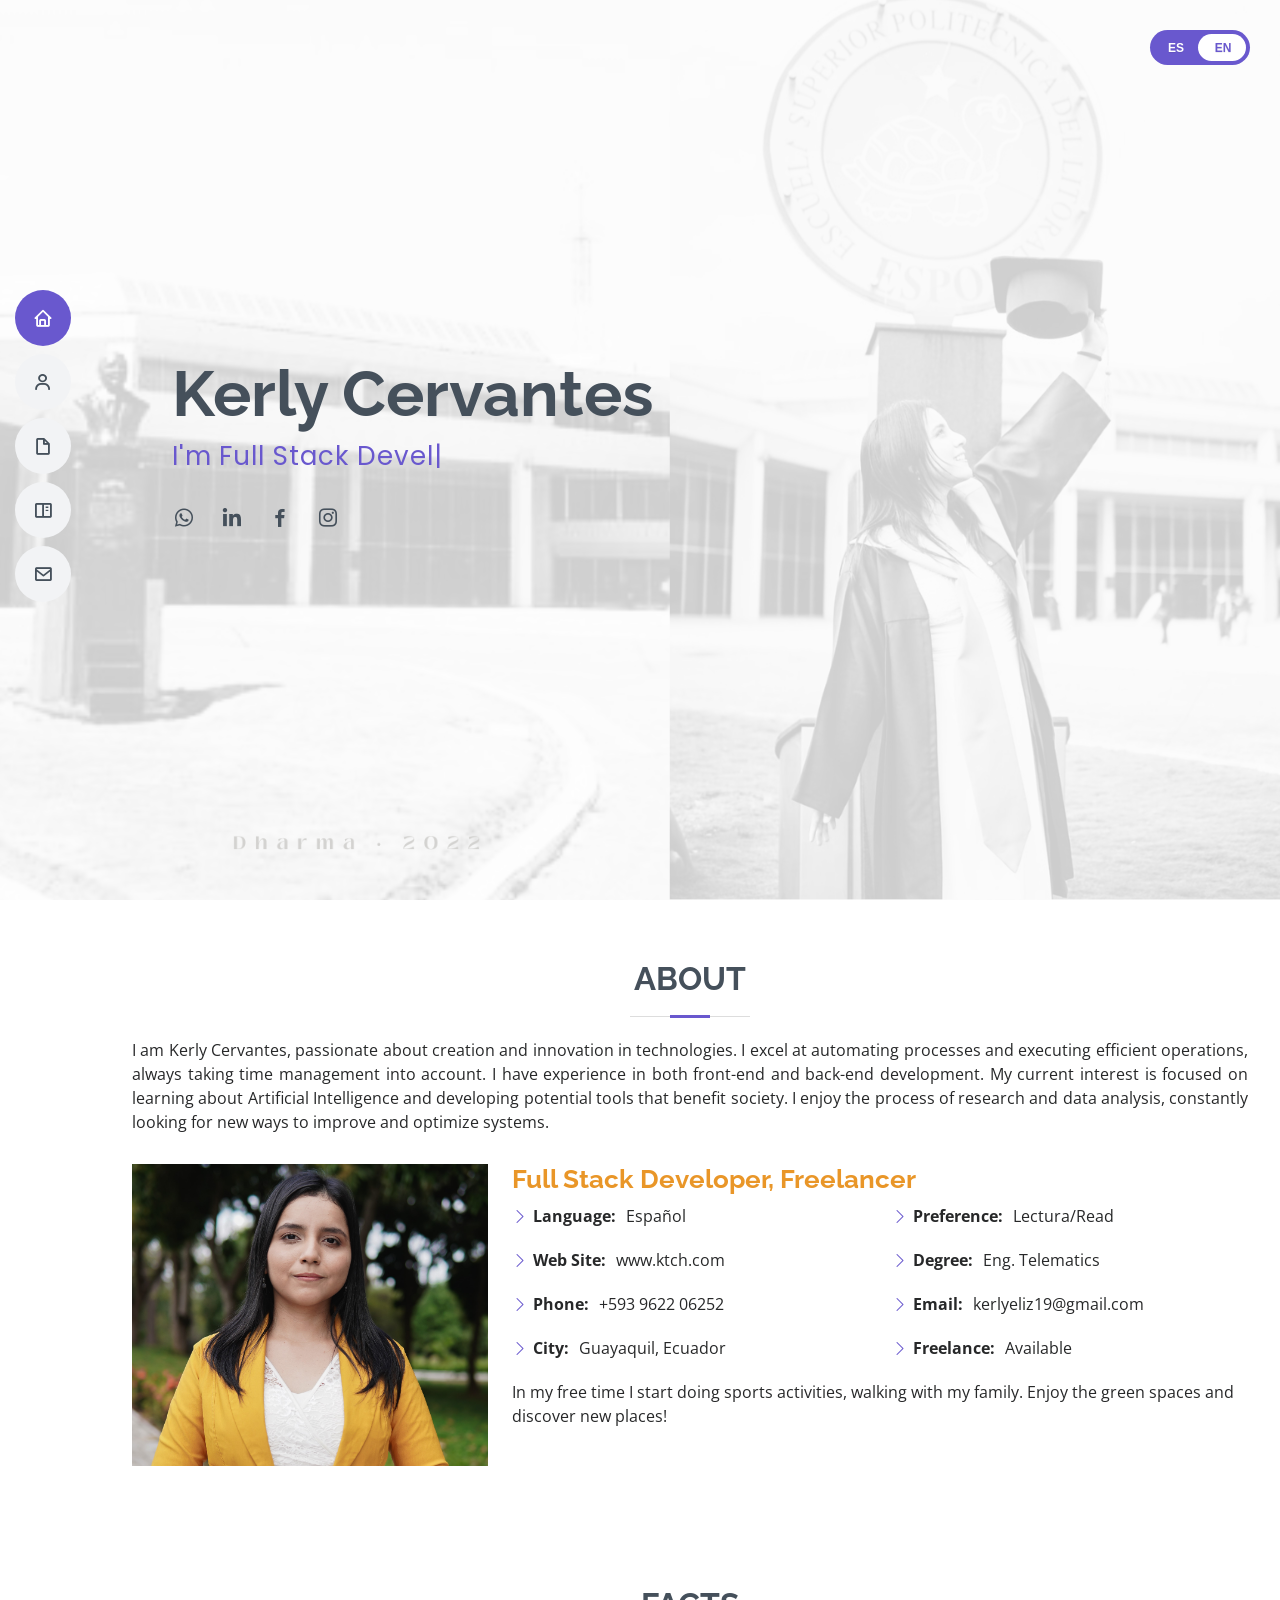
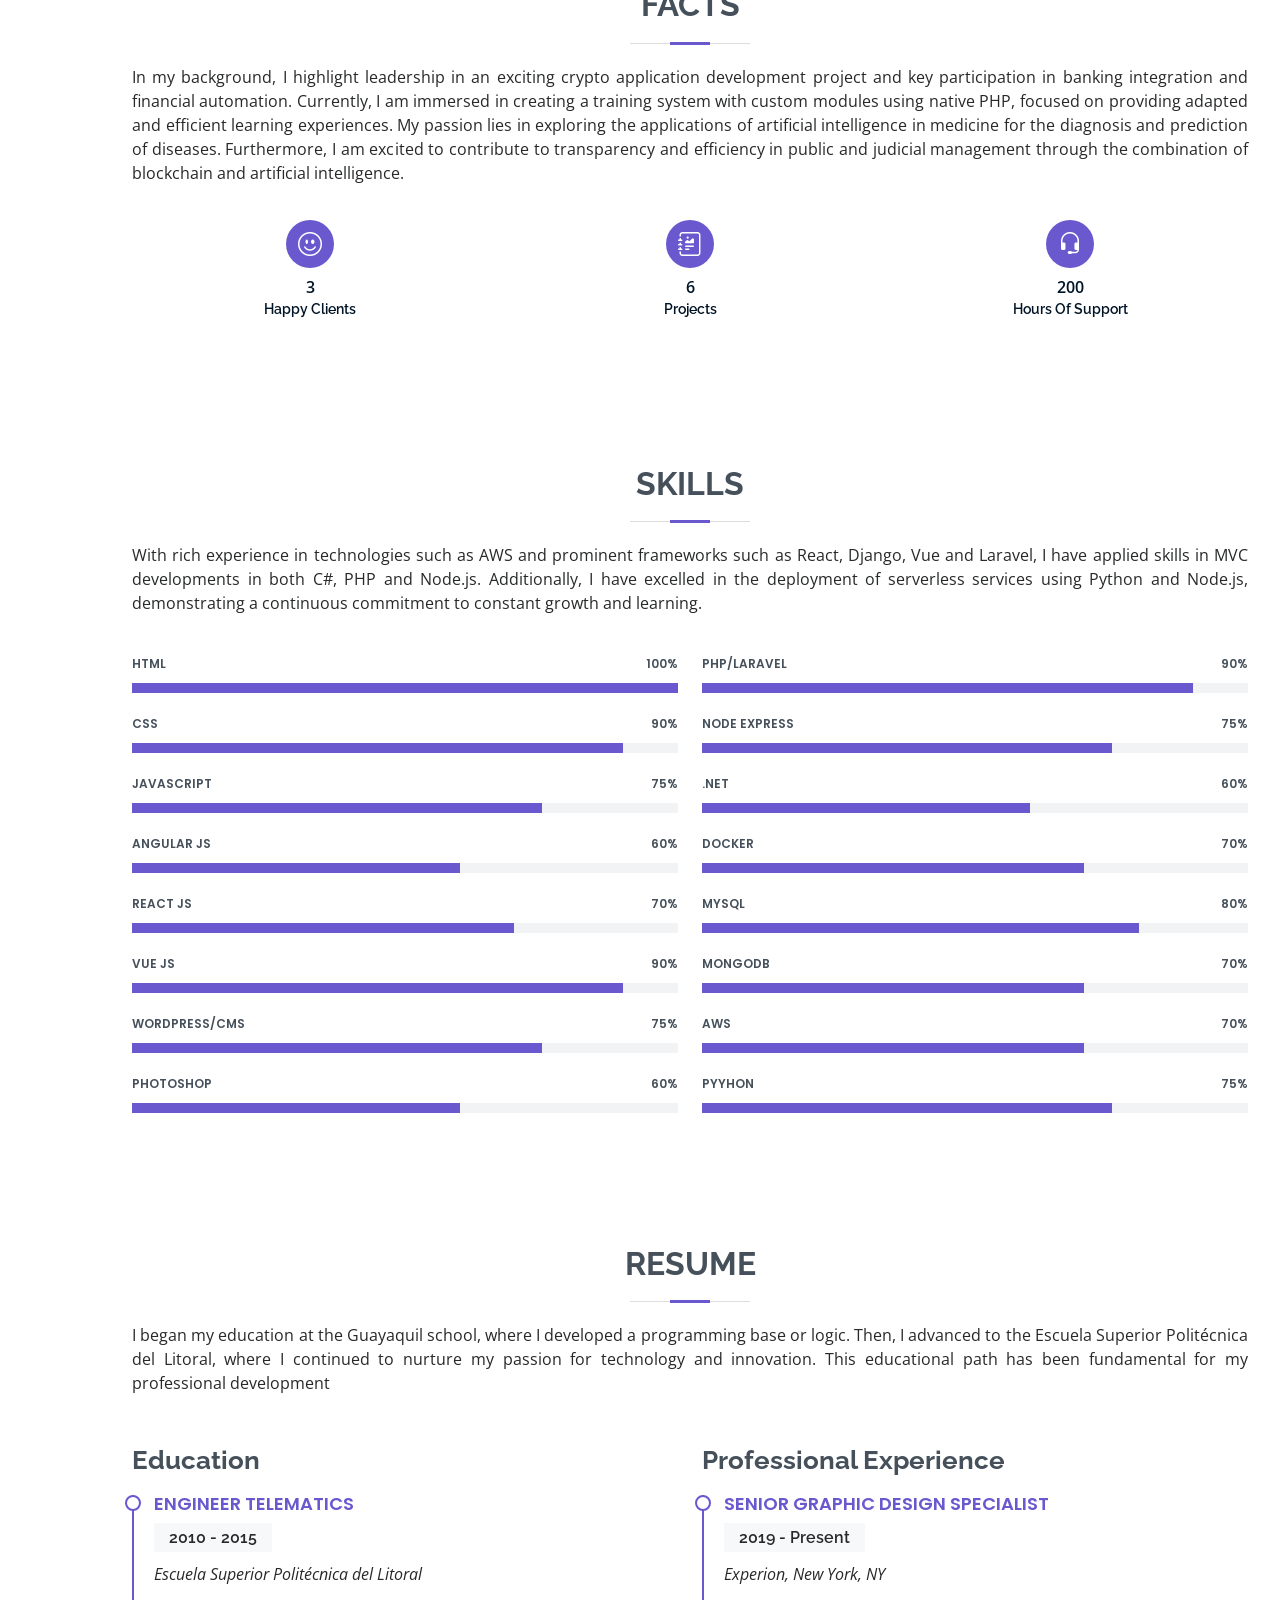
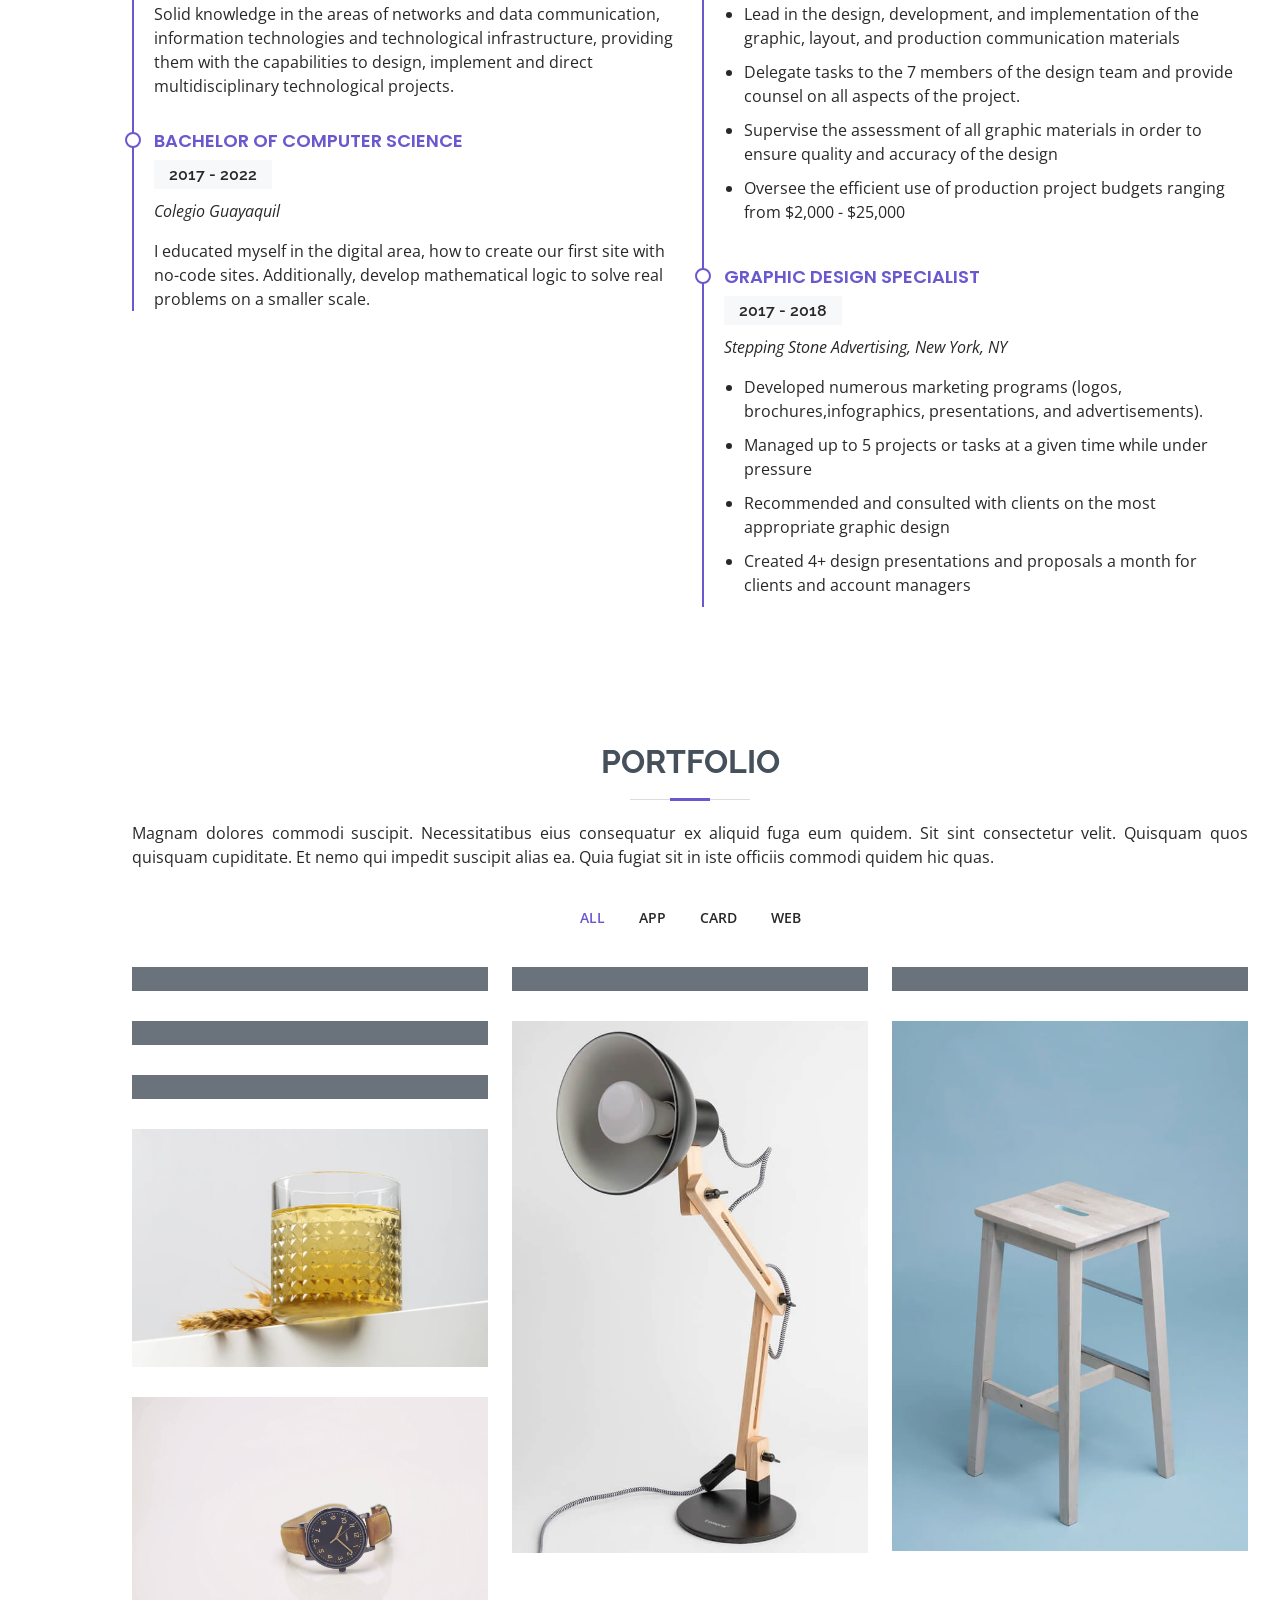
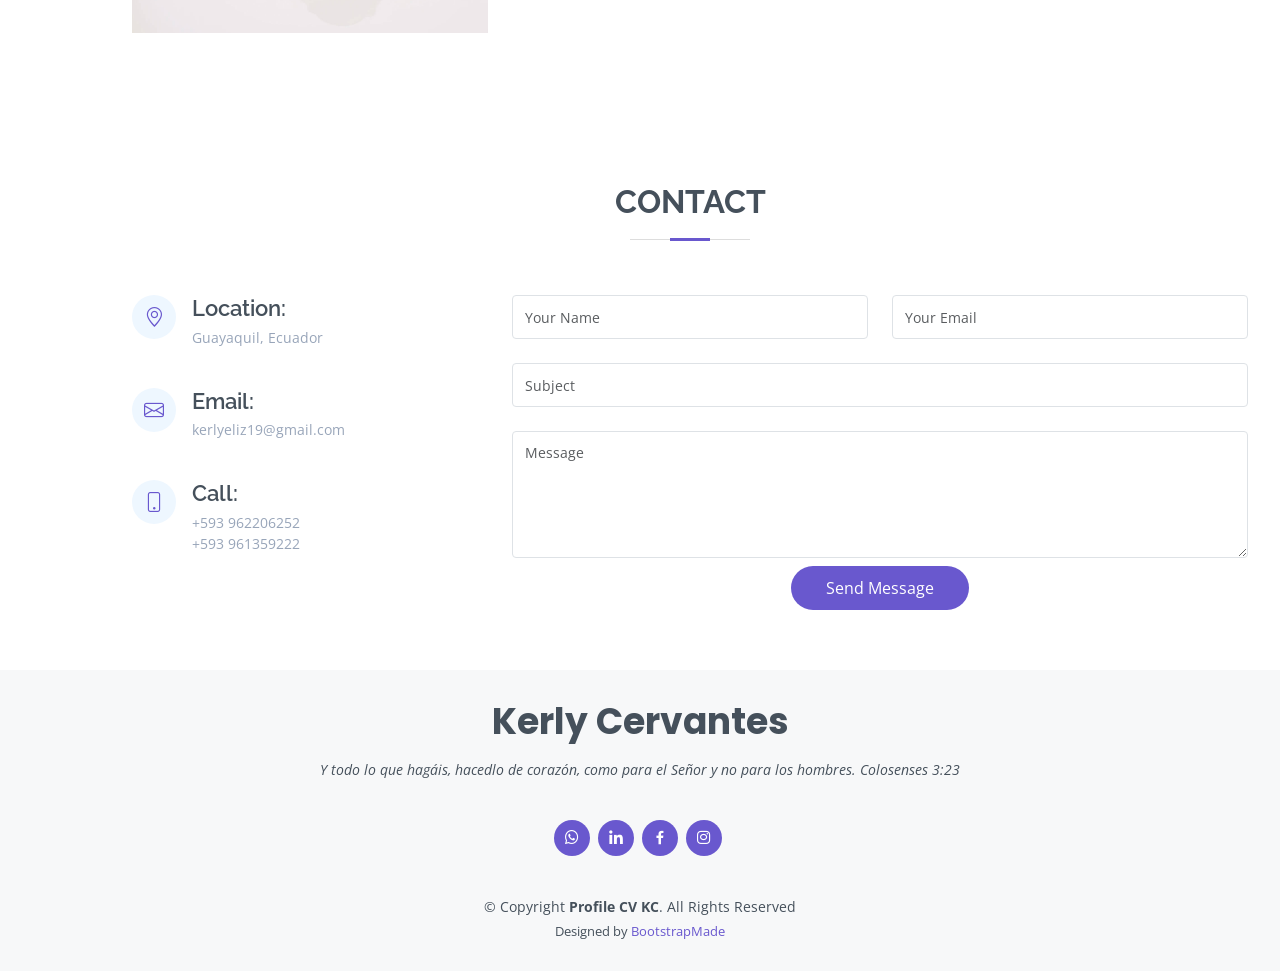
==== commit 2e704f67: "fixed of js" ====
--- a/index.html
+++ b/index.html
@@ -5,7 +5,7 @@
   <meta charset="utf-8">
   <meta content="width=device-width, initial-scale=1.0" name="viewport">
 
-  <title>MyResume Bootstrap Template - Index</title>
+  <title> CV Cervantes</title>
   <meta content="" name="description">
   <meta content="" name="keywords">
 
@@ -44,8 +44,7 @@
   <!-- <button type="button" class="mobile-nav-toggle d-xl-none"><i class="bi bi-list mobile-nav-toggle"></i></button> -->
 
   <div class="switch">
-    <input id="language-toggle" class="check-toggle check-toggle-round-flat" type="checkbox"
-      onchange="toggleLanguage()">
+    <input id="language-toggle" class="check-toggle check-toggle-round-flat" type="checkbox" onchange="toggleLanguague()" >
     <label for="language-toggle"></label>
     <span class="on">ES</span>
     <span class="off">EN</span>
@@ -116,23 +115,23 @@
               <div class="col-lg-6">
                 <ul>
                   <li><i class="bi bi-chevron-right"></i> <strong><span class="langchange"
-                        data-key="about-birthday"></span></strong> <span>1 May 1995</span></li>
-                  <li><i class="bi bi-chevron-right"></i> <strong><span class="langchange"
-                        data-key="about-website"></span></strong> <span>www.example.com</span></li>
-                  <li><i class="bi bi-chevron-right"></i> <strong><span class="langchange"
-                        data-key="about-phone"></span></strong> <span>+123 456 7890</span></li>
-                  <li><i class="bi bi-chevron-right"></i> <strong><span class="langchange"
-                        data-key="about-city"></span></strong> <span>New York, USA</span></li>
+                        data-key="about-language"></span></strong> <span>Español</span></li>
+                  <li><i class="bi bi-chevron-right"></i> <strong><span class="langchange"
+                        data-key="about-website"></span></strong> <span>www.ktch.com</span></li>
+                  <li><i class="bi bi-chevron-right"></i> <strong><span class="langchange"
+                        data-key="about-phone"></span></strong> <span>+593 9622 06252</span></li>
+                  <li><i class="bi bi-chevron-right"></i> <strong><span class="langchange"
+                        data-key="about-city"></span></strong> <span>Guayaquil, Ecuador</span></li>
                 </ul>
               </div>
               <div class="col-lg-6">
                 <ul>
                   <li><i class="bi bi-chevron-right"></i> <strong><span class="langchange"
-                        data-key="about-age"></span></strong> <span>30</span></li>
-                  <li><i class="bi bi-chevron-right"></i> <strong><span class="langchange"
-                        data-key="about-degree"></span></strong> <span>Master</span></li>
-                  <li><i class="bi bi-chevron-right"></i> <strong><span class="langchange"
-                        data-key="about-email"></span></strong> <span>email@example.com</span>
+                        data-key="about-like"></span></strong> <span>Lectura/Read</span></li>
+                  <li><i class="bi bi-chevron-right"></i> <strong><span class="langchange"
+                        data-key="about-degree"></span></strong> <span>Eng. Telematics</span></li>
+                  <li><i class="bi bi-chevron-right"></i> <strong><span class="langchange"
+                        data-key="about-email"></span></strong> <span>kerlyeliz19@gmail.com</span>
                   </li>
                   <li><i class="bi bi-chevron-right"></i> <strong>Freelance:</strong> <span class="langchange"
                       data-key="about-freelance"></span></li>
@@ -160,7 +159,7 @@
 
         <div class="row">
 
-          <div class="col-lg-3 col-md-6">
+          <div class="col-lg-4 col-md-6">
             <div class="count-box">
               <i class="bi bi-emoji-smile"></i>
               <span data-purecounter-start="0" data-purecounter-end="3" data-purecounter-duration="1"
@@ -169,7 +168,7 @@
             </div>
           </div>
 
-          <div class="col-lg-3 col-md-6 mt-5 mt-md-0">
+          <div class="col-lg-4 col-md-6 mt-5 mt-md-0">
             <div class="count-box">
               <i class="bi bi-journal-richtext"></i>
               <span data-purecounter-start="0" data-purecounter-end="6" data-purecounter-duration="1"
@@ -178,7 +177,7 @@
             </div>
           </div>
 
-          <div class="col-lg-3 col-md-6 mt-5 mt-lg-0">
+          <div class="col-lg-4 col-md-6 mt-5 mt-lg-0">
             <div class="count-box">
               <i class="bi bi-headset"></i>
               <span data-purecounter-start="0" data-purecounter-end="200" data-purecounter-duration="1"
@@ -198,73 +197,16 @@
       <div class="container" data-aos="fade-up">
 
         <div class="section-title">
-          <h2>Skills</h2>
-          <p>Magnam dolores commodi suscipit. Necessitatibus eius consequatur ex aliquid fuga eum quidem. Sit sint
-            consectetur velit. Quisquam quos quisquam cupiditate. Et nemo qui impedit suscipit alias ea. Quia fugiat sit
-            in iste officiis commodi quidem hic quas.</p>
+          <h2> <span class="langchange" data-key="skill-title"></span></h2>
+          <p><span class="langchange" data-key="skill-resume"></p>
         </div>
 
         <div class="row skills-content">
 
-          <div class="col-lg-6">
-
-            <div class="progress">
-              <span class="skill">HTML <i class="val">100%</i></span>
-              <div class="progress-bar-wrap">
-                <div class="progress-bar" role="progressbar" aria-valuenow="100" aria-valuemin="0" aria-valuemax="100">
-                </div>
-              </div>
-            </div>
-
-            <div class="progress">
-              <span class="skill">CSS <i class="val">90%</i></span>
-              <div class="progress-bar-wrap">
-                <div class="progress-bar" role="progressbar" aria-valuenow="90" aria-valuemin="0" aria-valuemax="100">
-                </div>
-              </div>
-            </div>
-
-            <div class="progress">
-              <span class="skill">JavaScript <i class="val">75%</i></span>
-              <div class="progress-bar-wrap">
-                <div class="progress-bar" role="progressbar" aria-valuenow="75" aria-valuemin="0" aria-valuemax="100">
-                </div>
-              </div>
-            </div>
-
-          </div>
-
-          <div class="col-lg-6">
-
-            <div class="progress">
-              <span class="skill">PHP <i class="val">80%</i></span>
-              <div class="progress-bar-wrap">
-                <div class="progress-bar" role="progressbar" aria-valuenow="80" aria-valuemin="0" aria-valuemax="100">
-                </div>
-              </div>
-            </div>
-
-            <div class="progress">
-              <span class="skill">WordPress/CMS <i class="val">90%</i></span>
-              <div class="progress-bar-wrap">
-                <div class="progress-bar" role="progressbar" aria-valuenow="90" aria-valuemin="0" aria-valuemax="100">
-                </div>
-              </div>
-            </div>
-
-            <div class="progress">
-              <span class="skill">Photoshop <i class="val">55%</i></span>
-              <div class="progress-bar-wrap">
-                <div class="progress-bar" role="progressbar" aria-valuenow="55" aria-valuemin="0" aria-valuemax="100">
-                </div>
-              </div>
-            </div>
-
-          </div>
-
-        </div>
-
-      </div>
+          <div id="frontend" class="col-lg-6"></div>
+          <div id="backend" class="col-lg-6"></div>
+
+        </div>
     </section><!-- End Skills Section -->
 
     <!-- ======= Resume Section ======= -->
@@ -272,42 +214,26 @@
       <div class="container" data-aos="fade-up">
 
         <div class="section-title">
-          <h2>Resume</h2>
-          <p>Magnam dolores commodi suscipit. Necessitatibus eius consequatur ex aliquid fuga eum quidem. Sit sint
-            consectetur velit. Quisquam quos quisquam cupiditate. Et nemo qui impedit suscipit alias ea. Quia fugiat sit
-            in iste officiis commodi quidem hic quas.</p>
+          <h2> <span class="langchange" data-key="resume-title"></span></h2>
+          <p><span class="langchange" data-key="resume-intro"></p>
         </div>
 
         <div class="row">
           <div class="col-lg-6">
-            <h3 class="resume-title">Sumary</h3>
-            <div class="resume-item pb-0">
-              <h4>Brandon Johnson</h4>
-              <p><em>Innovative and deadline-driven Graphic Designer with 3+ years of experience designing and
-                  developing user-centered digital/print marketing material from initial concept to final, polished
-                  deliverable.</em></p>
-              <ul>
-                <li>Portland par 127,Orlando, FL</li>
-                <li>(123) 456-7891</li>
-                <li>alice.barkley@example.com</li>
-              </ul>
-            </div>
+           
 
             <h3 class="resume-title">Education</h3>
             <div class="resume-item">
-              <h4>Master of Fine Arts &amp; Graphic Design</h4>
-              <h5>2015 - 2016</h5>
-              <p><em>Rochester Institute of Technology, Rochester, NY</em></p>
-              <p>Qui deserunt veniam. Et sed aliquam labore tempore sed quisquam iusto autem sit. Ea vero voluptatum qui
-                ut dignissimos deleniti nerada porti sand markend</p>
+              <h4><sapan class="langchange" data-key="resume-education-carrer-1"></h4>
+              <h5>2010 - 2015</h5>
+              <p><em><span class="langchange" data-key="resume-education-title-1">, Ecuador</em></p>
+              <p><span class="langchange" data-key="resume-education-resume-1"></p>
             </div>
             <div class="resume-item">
-              <h4>Bachelor of Fine Arts &amp; Graphic Design</h4>
-              <h5>2010 - 2014</h5>
-              <p><em>Rochester Institute of Technology, Rochester, NY</em></p>
-              <p>Quia nobis sequi est occaecati aut. Repudiandae et iusto quae reiciendis et quis Eius vel ratione eius
-                unde vitae rerum voluptates asperiores voluptatem Earum molestiae consequatur neque etlon sader mart
-                dila</p>
+              <h4><span class="langchange" data-key="resume-education-carrer-2"></h4>
+              <h5>2017 - 2022</h5>
+              <p><em><span class="langchange" data-key="resume-education-title-2">, Ecuador</em></p>
+              <p><span class="langchange" data-key="resume-education-resume-2"></p>
             </div>
           </div>
           <div class="col-lg-6">
@@ -629,7 +555,8 @@
   <script src="assets/vendor/php-email-form/validate.js"></script>
 
   <!-- Template Main JS File -->
-  <script src="assets/js/main.js"></script>
+  <script src="assets/js/datos.js"  type="module"></script>
+  <script src="assets/js/main.js"  type="module"></script>
 
 </body>
 
--- a/assets/css/style.css
+++ b/assets/css/style.css
@@ -15,7 +15,7 @@
 }
 
 a {
-  color: #7B68EE;
+  color: #6958ce;
   text-decoration: none;
 }
 
@@ -43,7 +43,7 @@
   right: 15px;
   bottom: 15px;
   z-index: 996;
-  background: #7B68EE;
+  background: #6958ce;
   width: 40px;
   height: 40px;
   border-radius: 50px;
@@ -85,7 +85,7 @@
   position: fixed;
   top: calc(50% - 30px);
   left: calc(50% - 30px);
-  border: 6px solid #7B68EE;
+  border: 6px solid #6958ce;
   border-top-color: #fff;
   border-bottom-color: #fff;
   border-radius: 50%;
@@ -217,7 +217,7 @@
 .nav-menu .active:focus,
 .nav-menu li:hover>a {
   color: #fff;
-  background: #7B68EE;
+  background: #6958ce;
 }
 
 .nav-menu a:hover span,
@@ -271,7 +271,7 @@
 
 .mobile-nav-active .mobile-nav-toggle {
   color: #fff;
-  background-color: #7B68EE;
+  background-color: #6958ce;
 }
 
 /*--------------------------------------------------------------
@@ -317,7 +317,7 @@
 }
 
 #hero p span {
-  color: #7B68EE;
+  color: #6958ce;
   letter-spacing: 1px;
 }
 
@@ -335,7 +335,7 @@
 }
 
 #hero .social-links a:hover {
-  color: #7B68EE;
+  color: #6958ce;
 }
 
 @media (max-width: 992px) {
@@ -368,6 +368,9 @@
   padding-bottom: 30px;
 }
 
+.section-title p {
+  text-align: justify;
+}
 .section-title h2 {
   font-size: 32px;
   font-weight: bold;
@@ -395,7 +398,7 @@
   display: block;
   width: 40px;
   height: 3px;
-  background: #7B68EE;
+  background: #6958ce;
   bottom: 0;
   left: calc(50% - 20px);
 }
@@ -410,7 +413,7 @@
 .about .content h3 {
   font-weight: 700;
   font-size: 26px;
-  color: #DA70D6;
+  color: #e99628;
 }
 
 .about .content ul {
@@ -431,7 +434,7 @@
 .about .content ul i {
   font-size: 16px;
   margin-right: 5px;
-  color: #7B68EE;
+  color: #6958ce;
   line-height: 0;
 }
 
@@ -457,7 +460,7 @@
   left: 50%;
   transform: translateX(-50%);
   font-size: 24px;
-  background: #7B68EE;
+  background: #6958ce;
   color: #fff;
   border-radius: 50px;
   display: inline-flex;
@@ -514,7 +517,7 @@
   width: 1px;
   height: 10px;
   transition: 0.9s;
-  background-color: #7B68EE;
+  background-color: #6958ce;
 }
 
 /*--------------------------------------------------------------
@@ -531,7 +534,7 @@
 .resume .resume-item {
   padding: 0 0 20px 20px;
   margin-top: -2px;
-  border-left: 2px solid #7B68EE;
+  border-left: 2px solid #6958ce;
   position: relative;
 }
 
@@ -541,7 +544,7 @@
   font-weight: 600;
   text-transform: uppercase;
   font-family: "Poppins", sans-serif;
-  color: #7B68EE;
+  color: #6958ce;
   margin-bottom: 10px;
 }
 
@@ -575,7 +578,7 @@
   left: -9px;
   top: 0;
   background: #fff;
-  border: 2px solid #7B68EE;
+  border: 2px solid #6958ce;
 }
 
 /*--------------------------------------------------------------
@@ -610,7 +613,7 @@
 
 .portfolio #portfolio-flters li:hover,
 .portfolio #portfolio-flters li.filter-active {
-  color: #7B68EE;
+  color: #6958ce;
 }
 
 .portfolio #portfolio-flters li:last-child {
@@ -756,11 +759,11 @@
   height: 12px;
   background-color: #fff;
   opacity: 1;
-  border: 1px solid #7B68EE;
+  border: 1px solid #6958ce;
 }
 
 .portfolio-details .portfolio-details-slider .swiper-pagination .swiper-pagination-bullet-active {
-  background-color: #7B68EE;
+  background-color: #6958ce;
 }
 
 .portfolio-details .portfolio-info {
@@ -1003,11 +1006,11 @@
   height: 12px;
   background-color: #fff;
   opacity: 1;
-  border: 1px solid #7B68EE;
+  border: 1px solid #6958ce;
 }
 
 .testimonials .swiper-pagination .swiper-pagination-bullet-active {
-  background-color: #7B68EE;
+  background-color: #6958ce;
 }
 
 @media (min-width: 992px) {
@@ -1026,7 +1029,7 @@
 
 .contact .info i {
   font-size: 20px;
-  color: #7B68EE;
+  color: #6958ce;
   float: left;
   width: 44px;
   height: 44px;
@@ -1050,7 +1053,7 @@
   padding: 0 0 0 60px;
   margin-bottom: 0;
   font-size: 14px;
-  color: #DA70D6;
+  color: #15315f70;
 }
 
 .contact .info .email,
@@ -1061,7 +1064,7 @@
 .contact .info .email:hover i,
 .contact .info .address:hover i,
 .contact .info .phone:hover i {
-  background: #7B68EE;
+  background: #6958ce;
   color: #fff;
 }
 
@@ -1132,7 +1135,7 @@
 }
 
 .contact .php-email-form button[type=submit] {
-  background: #7B68EE;
+  background: #6958ce;
   border: 0;
   padding: 10px 35px;
   color: #fff;
@@ -1188,7 +1191,7 @@
 #footer .social-links a {
   font-size: 18px;
   display: inline-block;
-  background: #7B68EE;
+  background: #6958ce;
   color: #fff;
   line-height: 1;
   padding: 8px 0;
@@ -1238,7 +1241,7 @@
 }
 
 input.check-toggle-round-flat:checked ~ .off {
-  color: #7B68EE;
+  color: #6958ce;
 }
 
 input.check-toggle-round-flat:checked ~ .on {
@@ -1248,7 +1251,7 @@
 .switch > span.on {
   left: 0;
   padding-left: 2px;
-  color: #7B68EE;
+  color: #6958ce;
 }
 
 .switch > span.off {
@@ -1277,7 +1280,7 @@
   padding: 2px;
 
   height: 35px;
-  background-color: #7B68EE;
+  background-color: #6958ce;
   -webkit-border-radius: 60px;
   -moz-border-radius: 60px;
   -ms-border-radius: 60px;
@@ -1295,7 +1298,7 @@
   left: 2px;
   bottom: 2px;
   right: 2px;
-  background-color: #7B68EE;
+  background-color: #6958ce;
   -webkit--moz-border-radius: 60px;
   -ms-border-radius: 60px;
   -o-border-radius: 60px;
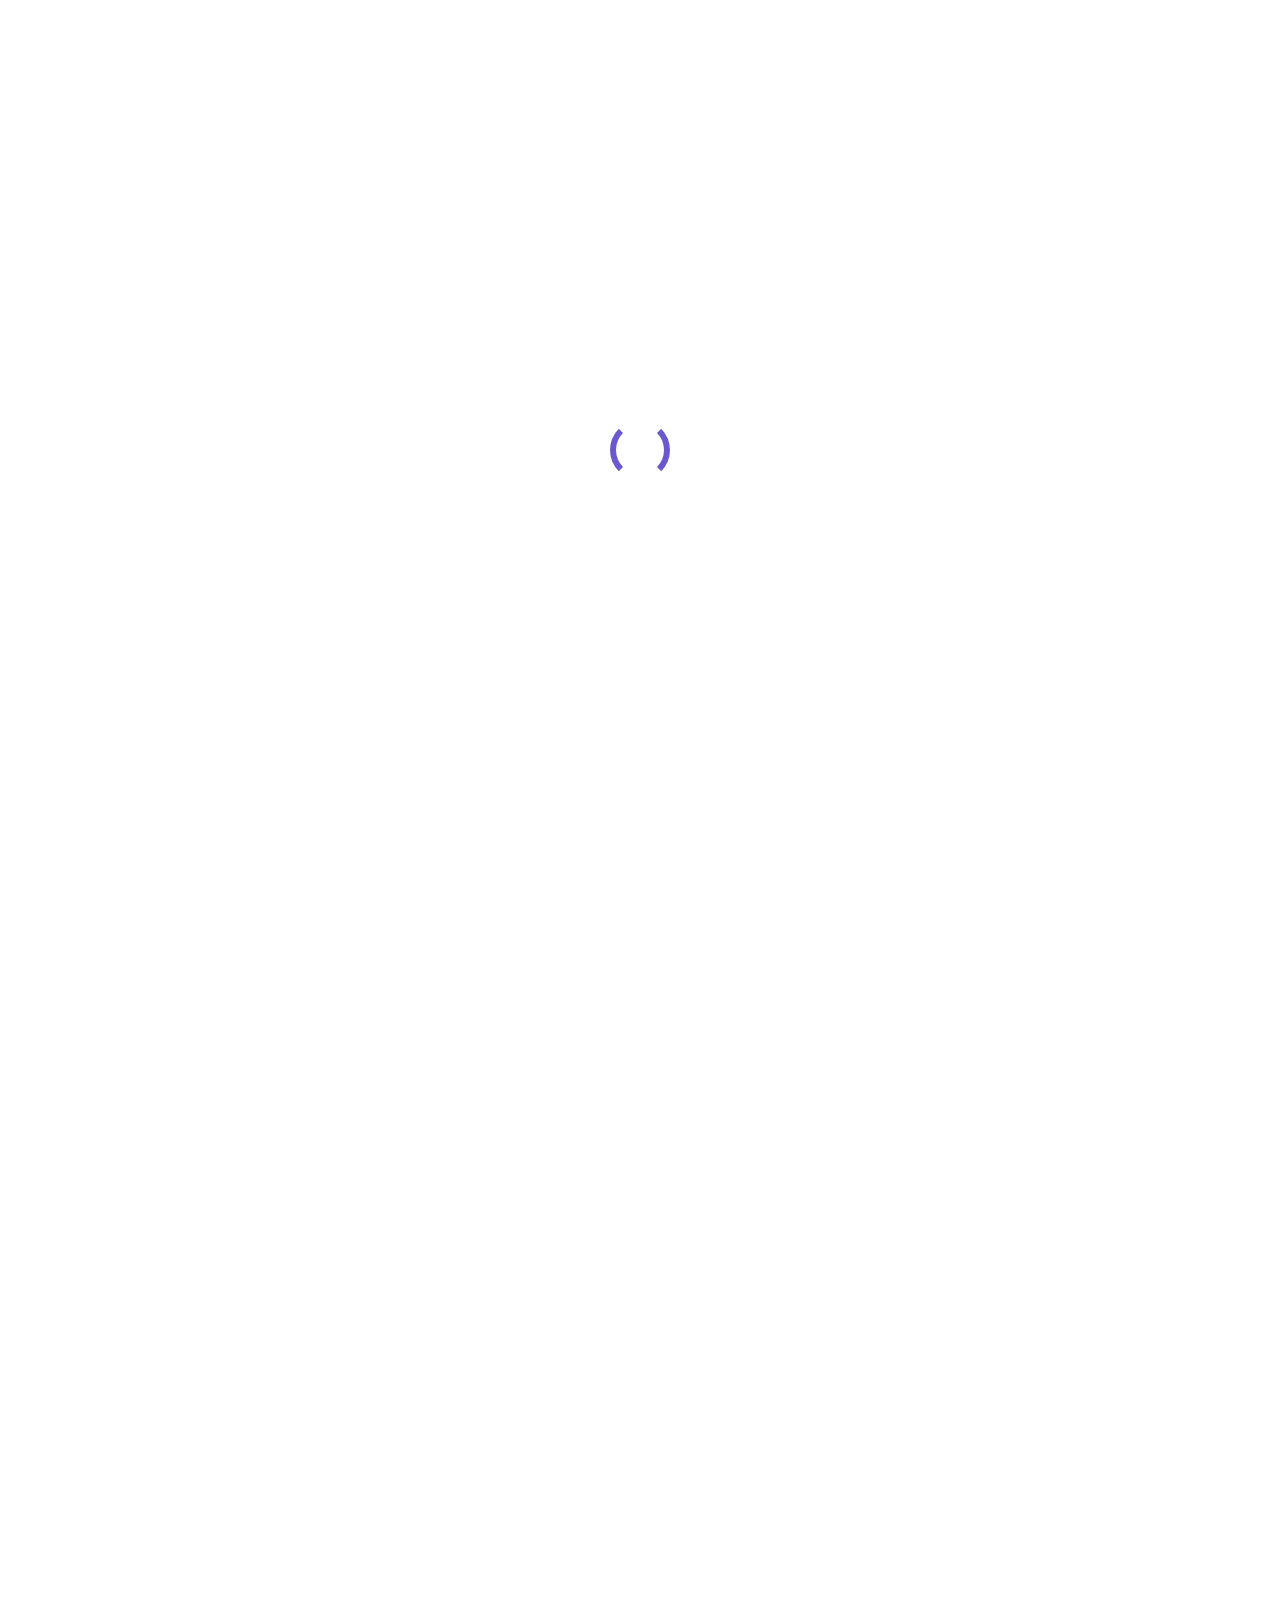
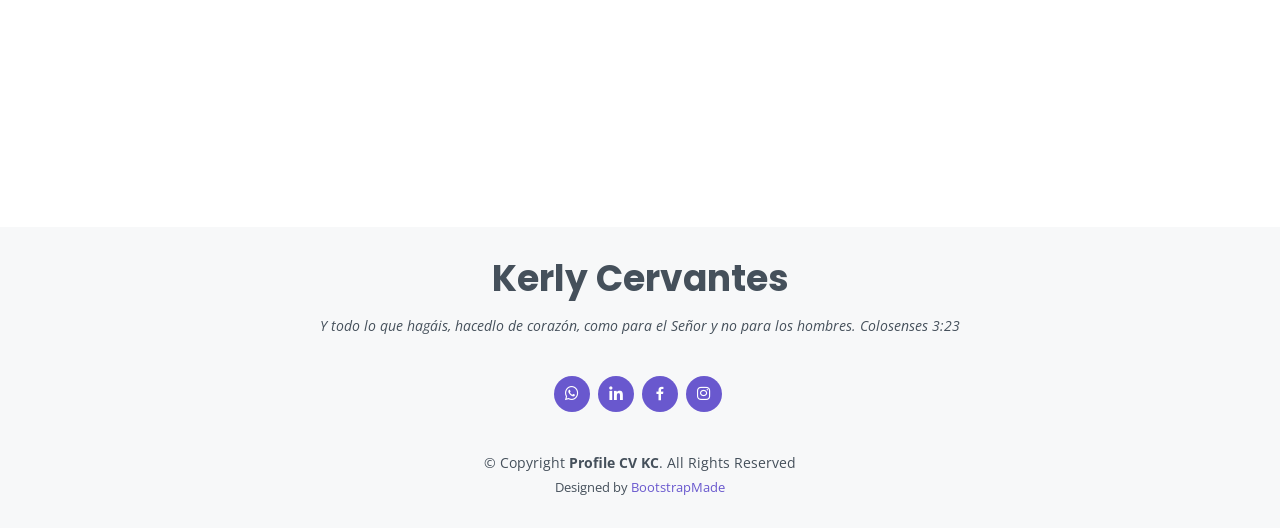
==== commit 529aa3cf: "Change Info" ====
--- a/index.html
+++ b/index.html
@@ -5,7 +5,7 @@
   <meta charset="utf-8">
   <meta content="width=device-width, initial-scale=1.0" name="viewport">
 
-  <title> CV Cervantes</title>
+  <title>Kerly Cervantes</title>
   <meta content="" name="description">
   <meta content="" name="keywords">
 
@@ -44,7 +44,8 @@
   <!-- <button type="button" class="mobile-nav-toggle d-xl-none"><i class="bi bi-list mobile-nav-toggle"></i></button> -->
 
   <div class="switch">
-    <input id="language-toggle" class="check-toggle check-toggle-round-flat" type="checkbox" onchange="toggleLanguague()" >
+    <input id="language-toggle" class="check-toggle check-toggle-round-flat" type="checkbox"
+      onchange="toggleLanguage()">
     <label for="language-toggle"></label>
     <span class="on">ES</span>
     <span class="off">EN</span>
@@ -115,23 +116,23 @@
               <div class="col-lg-6">
                 <ul>
                   <li><i class="bi bi-chevron-right"></i> <strong><span class="langchange"
-                        data-key="about-language"></span></strong> <span>Español</span></li>
-                  <li><i class="bi bi-chevron-right"></i> <strong><span class="langchange"
-                        data-key="about-website"></span></strong> <span>www.ktch.com</span></li>
-                  <li><i class="bi bi-chevron-right"></i> <strong><span class="langchange"
-                        data-key="about-phone"></span></strong> <span>+593 9622 06252</span></li>
-                  <li><i class="bi bi-chevron-right"></i> <strong><span class="langchange"
-                        data-key="about-city"></span></strong> <span>Guayaquil, Ecuador</span></li>
+                        data-key="about-birthday"></span></strong> <span>1 May 1995</span></li>
+                  <li><i class="bi bi-chevron-right"></i> <strong><span class="langchange"
+                        data-key="about-website"></span></strong> <span>www.example.com</span></li>
+                  <li><i class="bi bi-chevron-right"></i> <strong><span class="langchange"
+                        data-key="about-phone"></span></strong> <span>+123 456 7890</span></li>
+                  <li><i class="bi bi-chevron-right"></i> <strong><span class="langchange"
+                        data-key="about-city"></span></strong> <span>New York, USA</span></li>
                 </ul>
               </div>
               <div class="col-lg-6">
                 <ul>
                   <li><i class="bi bi-chevron-right"></i> <strong><span class="langchange"
-                        data-key="about-like"></span></strong> <span>Lectura/Read</span></li>
-                  <li><i class="bi bi-chevron-right"></i> <strong><span class="langchange"
-                        data-key="about-degree"></span></strong> <span>Eng. Telematics</span></li>
-                  <li><i class="bi bi-chevron-right"></i> <strong><span class="langchange"
-                        data-key="about-email"></span></strong> <span>kerlyeliz19@gmail.com</span>
+                        data-key="about-age"></span></strong> <span>30</span></li>
+                  <li><i class="bi bi-chevron-right"></i> <strong><span class="langchange"
+                        data-key="about-degree"></span></strong> <span>Master</span></li>
+                  <li><i class="bi bi-chevron-right"></i> <strong><span class="langchange"
+                        data-key="about-email"></span></strong> <span>email@example.com</span>
                   </li>
                   <li><i class="bi bi-chevron-right"></i> <strong>Freelance:</strong> <span class="langchange"
                       data-key="about-freelance"></span></li>
@@ -159,7 +160,7 @@
 
         <div class="row">
 
-          <div class="col-lg-4 col-md-6">
+          <div class="col-lg-3 col-md-6">
             <div class="count-box">
               <i class="bi bi-emoji-smile"></i>
               <span data-purecounter-start="0" data-purecounter-end="3" data-purecounter-duration="1"
@@ -168,7 +169,7 @@
             </div>
           </div>
 
-          <div class="col-lg-4 col-md-6 mt-5 mt-md-0">
+          <div class="col-lg-3 col-md-6 mt-5 mt-md-0">
             <div class="count-box">
               <i class="bi bi-journal-richtext"></i>
               <span data-purecounter-start="0" data-purecounter-end="6" data-purecounter-duration="1"
@@ -177,7 +178,7 @@
             </div>
           </div>
 
-          <div class="col-lg-4 col-md-6 mt-5 mt-lg-0">
+          <div class="col-lg-3 col-md-6 mt-5 mt-lg-0">
             <div class="count-box">
               <i class="bi bi-headset"></i>
               <span data-purecounter-start="0" data-purecounter-end="200" data-purecounter-duration="1"
@@ -197,16 +198,73 @@
       <div class="container" data-aos="fade-up">
 
         <div class="section-title">
-          <h2> <span class="langchange" data-key="skill-title"></span></h2>
-          <p><span class="langchange" data-key="skill-resume"></p>
+          <h2>Skills</h2>
+          <p>Magnam dolores commodi suscipit. Necessitatibus eius consequatur ex aliquid fuga eum quidem. Sit sint
+            consectetur velit. Quisquam quos quisquam cupiditate. Et nemo qui impedit suscipit alias ea. Quia fugiat sit
+            in iste officiis commodi quidem hic quas.</p>
         </div>
 
         <div class="row skills-content">
 
-          <div id="frontend" class="col-lg-6"></div>
-          <div id="backend" class="col-lg-6"></div>
-
-        </div>
+          <div class="col-lg-6">
+
+            <div class="progress">
+              <span class="skill">HTML <i class="val">100%</i></span>
+              <div class="progress-bar-wrap">
+                <div class="progress-bar" role="progressbar" aria-valuenow="100" aria-valuemin="0" aria-valuemax="100">
+                </div>
+              </div>
+            </div>
+
+            <div class="progress">
+              <span class="skill">CSS <i class="val">90%</i></span>
+              <div class="progress-bar-wrap">
+                <div class="progress-bar" role="progressbar" aria-valuenow="90" aria-valuemin="0" aria-valuemax="100">
+                </div>
+              </div>
+            </div>
+
+            <div class="progress">
+              <span class="skill">JavaScript <i class="val">75%</i></span>
+              <div class="progress-bar-wrap">
+                <div class="progress-bar" role="progressbar" aria-valuenow="75" aria-valuemin="0" aria-valuemax="100">
+                </div>
+              </div>
+            </div>
+
+          </div>
+
+          <div class="col-lg-6">
+
+            <div class="progress">
+              <span class="skill">PHP <i class="val">80%</i></span>
+              <div class="progress-bar-wrap">
+                <div class="progress-bar" role="progressbar" aria-valuenow="80" aria-valuemin="0" aria-valuemax="100">
+                </div>
+              </div>
+            </div>
+
+            <div class="progress">
+              <span class="skill">WordPress/CMS <i class="val">90%</i></span>
+              <div class="progress-bar-wrap">
+                <div class="progress-bar" role="progressbar" aria-valuenow="90" aria-valuemin="0" aria-valuemax="100">
+                </div>
+              </div>
+            </div>
+
+            <div class="progress">
+              <span class="skill">Photoshop <i class="val">55%</i></span>
+              <div class="progress-bar-wrap">
+                <div class="progress-bar" role="progressbar" aria-valuenow="55" aria-valuemin="0" aria-valuemax="100">
+                </div>
+              </div>
+            </div>
+
+          </div>
+
+        </div>
+
+      </div>
     </section><!-- End Skills Section -->
 
     <!-- ======= Resume Section ======= -->
@@ -214,26 +272,42 @@
       <div class="container" data-aos="fade-up">
 
         <div class="section-title">
-          <h2> <span class="langchange" data-key="resume-title"></span></h2>
-          <p><span class="langchange" data-key="resume-intro"></p>
+          <h2>Resume</h2>
+          <p>Magnam dolores commodi suscipit. Necessitatibus eius consequatur ex aliquid fuga eum quidem. Sit sint
+            consectetur velit. Quisquam quos quisquam cupiditate. Et nemo qui impedit suscipit alias ea. Quia fugiat sit
+            in iste officiis commodi quidem hic quas.</p>
         </div>
 
         <div class="row">
           <div class="col-lg-6">
-           
+            <h3 class="resume-title">Sumary</h3>
+            <div class="resume-item pb-0">
+              <h4>Brandon Johnson</h4>
+              <p><em>Innovative and deadline-driven Graphic Designer with 3+ years of experience designing and
+                  developing user-centered digital/print marketing material from initial concept to final, polished
+                  deliverable.</em></p>
+              <ul>
+                <li>Portland par 127,Orlando, FL</li>
+                <li>(123) 456-7891</li>
+                <li>alice.barkley@example.com</li>
+              </ul>
+            </div>
 
             <h3 class="resume-title">Education</h3>
             <div class="resume-item">
-              <h4><sapan class="langchange" data-key="resume-education-carrer-1"></h4>
-              <h5>2010 - 2015</h5>
-              <p><em><span class="langchange" data-key="resume-education-title-1">, Ecuador</em></p>
-              <p><span class="langchange" data-key="resume-education-resume-1"></p>
+              <h4>Master of Fine Arts &amp; Graphic Design</h4>
+              <h5>2015 - 2016</h5>
+              <p><em>Rochester Institute of Technology, Rochester, NY</em></p>
+              <p>Qui deserunt veniam. Et sed aliquam labore tempore sed quisquam iusto autem sit. Ea vero voluptatum qui
+                ut dignissimos deleniti nerada porti sand markend</p>
             </div>
             <div class="resume-item">
-              <h4><span class="langchange" data-key="resume-education-carrer-2"></h4>
-              <h5>2017 - 2022</h5>
-              <p><em><span class="langchange" data-key="resume-education-title-2">, Ecuador</em></p>
-              <p><span class="langchange" data-key="resume-education-resume-2"></p>
+              <h4>Bachelor of Fine Arts &amp; Graphic Design</h4>
+              <h5>2010 - 2014</h5>
+              <p><em>Rochester Institute of Technology, Rochester, NY</em></p>
+              <p>Quia nobis sequi est occaecati aut. Repudiandae et iusto quae reiciendis et quis Eius vel ratione eius
+                unde vitae rerum voluptates asperiores voluptatem Earum molestiae consequatur neque etlon sader mart
+                dila</p>
             </div>
           </div>
           <div class="col-lg-6">
@@ -285,9 +359,9 @@
           <div class="col-lg-12 d-flex justify-content-center" data-aos="fade-up" data-aos-delay="100">
             <ul id="portfolio-flters">
               <li data-filter="*" class="filter-active">All</li>
-              <li data-filter=".filter-app">App</li>
-              <li data-filter=".filter-card">Card</li>
-              <li data-filter=".filter-web">Web</li>
+              <li data-filter=".filter-app">App Web</li>
+              <li data-filter=".filter-card">Landing Page</li>
+              <li data-filter=".filter-web">Mobile</li>
             </ul>
           </div>
         </div>
@@ -298,29 +372,27 @@
             <div class="portfolio-wrap">
               <img src="assets/img/portfolio/portfolio-1.jpg" class="img-fluid" alt="">
               <div class="portfolio-info">
-                <h4>App 1</h4>
-                <p>App</p>
+                <h4>PHP/Vue</h4>
+                <p>Loidimp</p>
                 <div class="portfolio-links">
                   <a href="assets/img/portfolio/portfolio-1.jpg" data-gallery="portfolioGallery"
                     class="portfolio-lightbox" title="App 1"><i class="bx bx-plus"></i></a>
-                  <a href="portfolio-details.html" class="portfolio-details-lightbox" data-glightbox="type: external"
-                    title="Portfolio Details"><i class="bx bx-link"></i></a>
-                </div>
-              </div>
-            </div>
-          </div>
-
-          <div class="col-lg-4 col-md-6 portfolio-item filter-web">
+                  <a href="https://www.loidimpsaexpress.com/" class="portfolio-details-lightbox" ><i class="bx bx-link"></i></a>
+                </div>
+              </div>
+            </div>
+          </div>
+
+          <div class="col-lg-4 col-md-6 portfolio-item filter-app">
             <div class="portfolio-wrap">
               <img src="assets/img/portfolio/portfolio-2.jpg" class="img-fluid" alt="">
               <div class="portfolio-info">
-                <h4>Web 3</h4>
-                <p>Web</p>
+                <h4>React JS/ NodeJS Express</h4>
+                <p>Wacth</p>
                 <div class="portfolio-links">
                   <a href="assets/img/portfolio/portfolio-2.jpg" data-gallery="portfolioGallery"
                     class="portfolio-lightbox" title="Web 3"><i class="bx bx-plus"></i></a>
-                  <a href="portfolio-details.html" class="portfolio-details-lightbox" data-glightbox="type: external"
-                    title="Portfolio Details"><i class="bx bx-link"></i></a>
+                  <a href="http://watch-frontend.s3-website-us-west-2.amazonaws.com/auth/login" class="portfolio-details-lightbox" ><i class="bx bx-link"></i></a>
                 </div>
               </div>
             </div>
@@ -330,12 +402,12 @@
             <div class="portfolio-wrap">
               <img src="assets/img/portfolio/portfolio-3.jpg" class="img-fluid" alt="">
               <div class="portfolio-info">
-                <h4>App 2</h4>
-                <p>App</p>
+                <h4>Django/Flask</h4>
+                <p>Mikrotik</p>
                 <div class="portfolio-links">
                   <a href="assets/img/portfolio/portfolio-3.jpg" data-gallery="portfolioGallery"
                     class="portfolio-lightbox" title="App 2"><i class="bx bx-plus"></i></a>
-                  <a href="portfolio-details.html" class="portfolio-details-lightbox" data-glightbox="type: external"
+                  <a href="https://github.com/Aldeberan-Cia-Ltda/mikrotik.git" class="portfolio-details-lightbox" data-glightbox="type: external"
                     title="Portfolio Details"><i class="bx bx-link"></i></a>
                 </div>
               </div>
@@ -346,98 +418,38 @@
             <div class="portfolio-wrap">
               <img src="assets/img/portfolio/portfolio-4.jpg" class="img-fluid" alt="">
               <div class="portfolio-info">
-                <h4>Card 2</h4>
-                <p>Card</p>
+                <h4>HTML/CSS/JS</h4>
+                <p>Maty</p>
                 <div class="portfolio-links">
                   <a href="assets/img/portfolio/portfolio-4.jpg" data-gallery="portfolioGallery"
                     class="portfolio-lightbox" title="Card 2"><i class="bx bx-plus"></i></a>
-                  <a href="portfolio-details.html" class="portfolio-details-lightbox" data-glightbox="type: external"
+                  <a href="https://kercmari.github.io/asistente-medico/" class="portfolio-details-lightbox" data-glightbox="type: external"
                     title="Portfolio Details"><i class="bx bx-link"></i></a>
                 </div>
               </div>
             </div>
           </div>
 
+       
+
+
+
           <div class="col-lg-4 col-md-6 portfolio-item filter-web">
-            <div class="portfolio-wrap">
-              <img src="assets/img/portfolio/portfolio-5.jpg" class="img-fluid" alt="">
-              <div class="portfolio-info">
-                <h4>Web 2</h4>
-                <p>Web</p>
-                <div class="portfolio-links">
-                  <a href="assets/img/portfolio/portfolio-5.jpg" data-gallery="portfolioGallery"
-                    class="portfolio-lightbox" title="Web 2"><i class="bx bx-plus"></i></a>
-                  <a href="portfolio-details.html" class="portfolio-details-lightbox" data-glightbox="type: external"
-                    title="Portfolio Details"><i class="bx bx-link"></i></a>
-                </div>
-              </div>
-            </div>
-          </div>
-
-          <div class="col-lg-4 col-md-6 portfolio-item filter-app">
-            <div class="portfolio-wrap">
-              <img src="assets/img/portfolio/portfolio-6.jpg" class="img-fluid" alt="">
-              <div class="portfolio-info">
-                <h4>App 3</h4>
-                <p>App</p>
-                <div class="portfolio-links">
-                  <a href="assets/img/portfolio/portfolio-6.jpg" data-gallery="portfolioGallery"
-                    class="portfolio-lightbox" title="App 3"><i class="bx bx-plus"></i></a>
-                  <a href="portfolio-details.html" class="portfolio-details-lightbox" data-glightbox="type: external"
-                    title="Portfolio Details"><i class="bx bx-link"></i></a>
-                </div>
-              </div>
-            </div>
-          </div>
-
-          <div class="col-lg-4 col-md-6 portfolio-item filter-card">
             <div class="portfolio-wrap">
               <img src="assets/img/portfolio/portfolio-7.jpg" class="img-fluid" alt="">
               <div class="portfolio-info">
-                <h4>Card 1</h4>
-                <p>Card</p>
+                <h4>Flutter</h4>
+                <p>SmartParking</p>
                 <div class="portfolio-links">
                   <a href="assets/img/portfolio/portfolio-7.jpg" data-gallery="portfolioGallery"
                     class="portfolio-lightbox" title="Card 1"><i class="bx bx-plus"></i></a>
-                  <a href="portfolio-details.html" class="portfolio-details-lightbox" data-glightbox="type: external"
-                    title="Portfolio Details"><i class="bx bx-link"></i></a>
-                </div>
-              </div>
-            </div>
-          </div>
-
-          <div class="col-lg-4 col-md-6 portfolio-item filter-card">
-            <div class="portfolio-wrap">
-              <img src="assets/img/portfolio/portfolio-8.jpg" class="img-fluid" alt="">
-              <div class="portfolio-info">
-                <h4>Card 3</h4>
-                <p>Card</p>
-                <div class="portfolio-links">
-                  <a href="assets/img/portfolio/portfolio-8.jpg" data-gallery="portfolioGallery"
-                    class="portfolio-lightbox" title="Card 3"><i class="bx bx-plus"></i></a>
-                  <a href="portfolio-details.html" class="portfolio-details-lightbox" data-glightbox="type: external"
-                    title="Portfolio Details"><i class="bx bx-link"></i></a>
-                </div>
-              </div>
-            </div>
-          </div>
-
-          <div class="col-lg-4 col-md-6 portfolio-item filter-web">
-            <div class="portfolio-wrap">
-              <img src="assets/img/portfolio/portfolio-9.jpg" class="img-fluid" alt="">
-              <div class="portfolio-info">
-                <h4>Web 3</h4>
-                <p>Web</p>
-                <div class="portfolio-links">
-                  <a href="assets/img/portfolio/portfolio-9.jpg" data-gallery="portfolioGallery"
-                    class="portfolio-lightbox" title="Web 3"><i class="bx bx-plus"></i></a>
-                  <a href="portfolio-details.html" class="portfolio-details-lightbox" data-glightbox="type: external"
-                    title="Portfolio Details"><i class="bx bx-link"></i></a>
-                </div>
-              </div>
-            </div>
-          </div>
-
+                  <a href="https://github.com/amst-fiec/1T2021-Parqueadero-Inteligente-para-FIEC.git" ><i class="bx bx-link"></i></a>
+                </div>
+              </div>
+            </div>
+          </div>
+
+       
         </div>
 
       </div>
@@ -555,8 +567,7 @@
   <script src="assets/vendor/php-email-form/validate.js"></script>
 
   <!-- Template Main JS File -->
-  <script src="assets/js/datos.js"  type="module"></script>
-  <script src="assets/js/main.js"  type="module"></script>
+  <script src="assets/js/main.js"></script>
 
 </body>
 
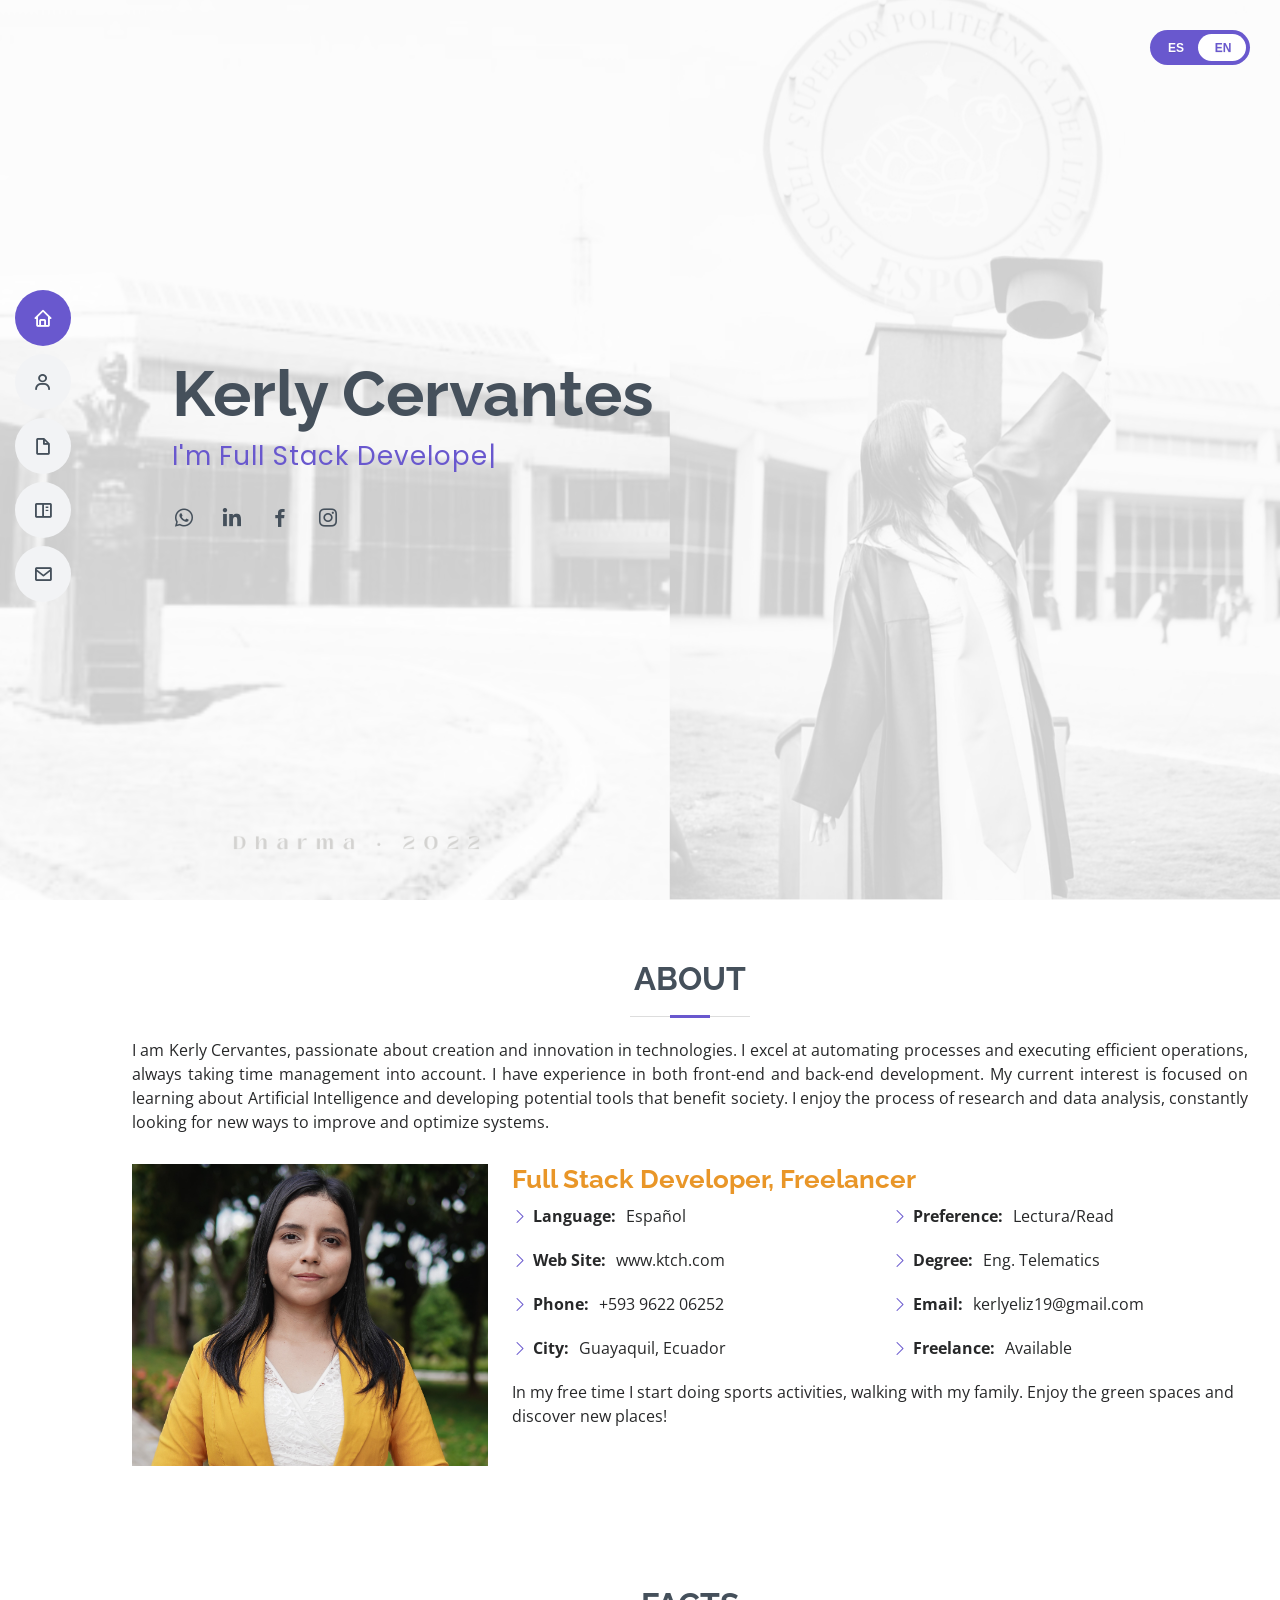
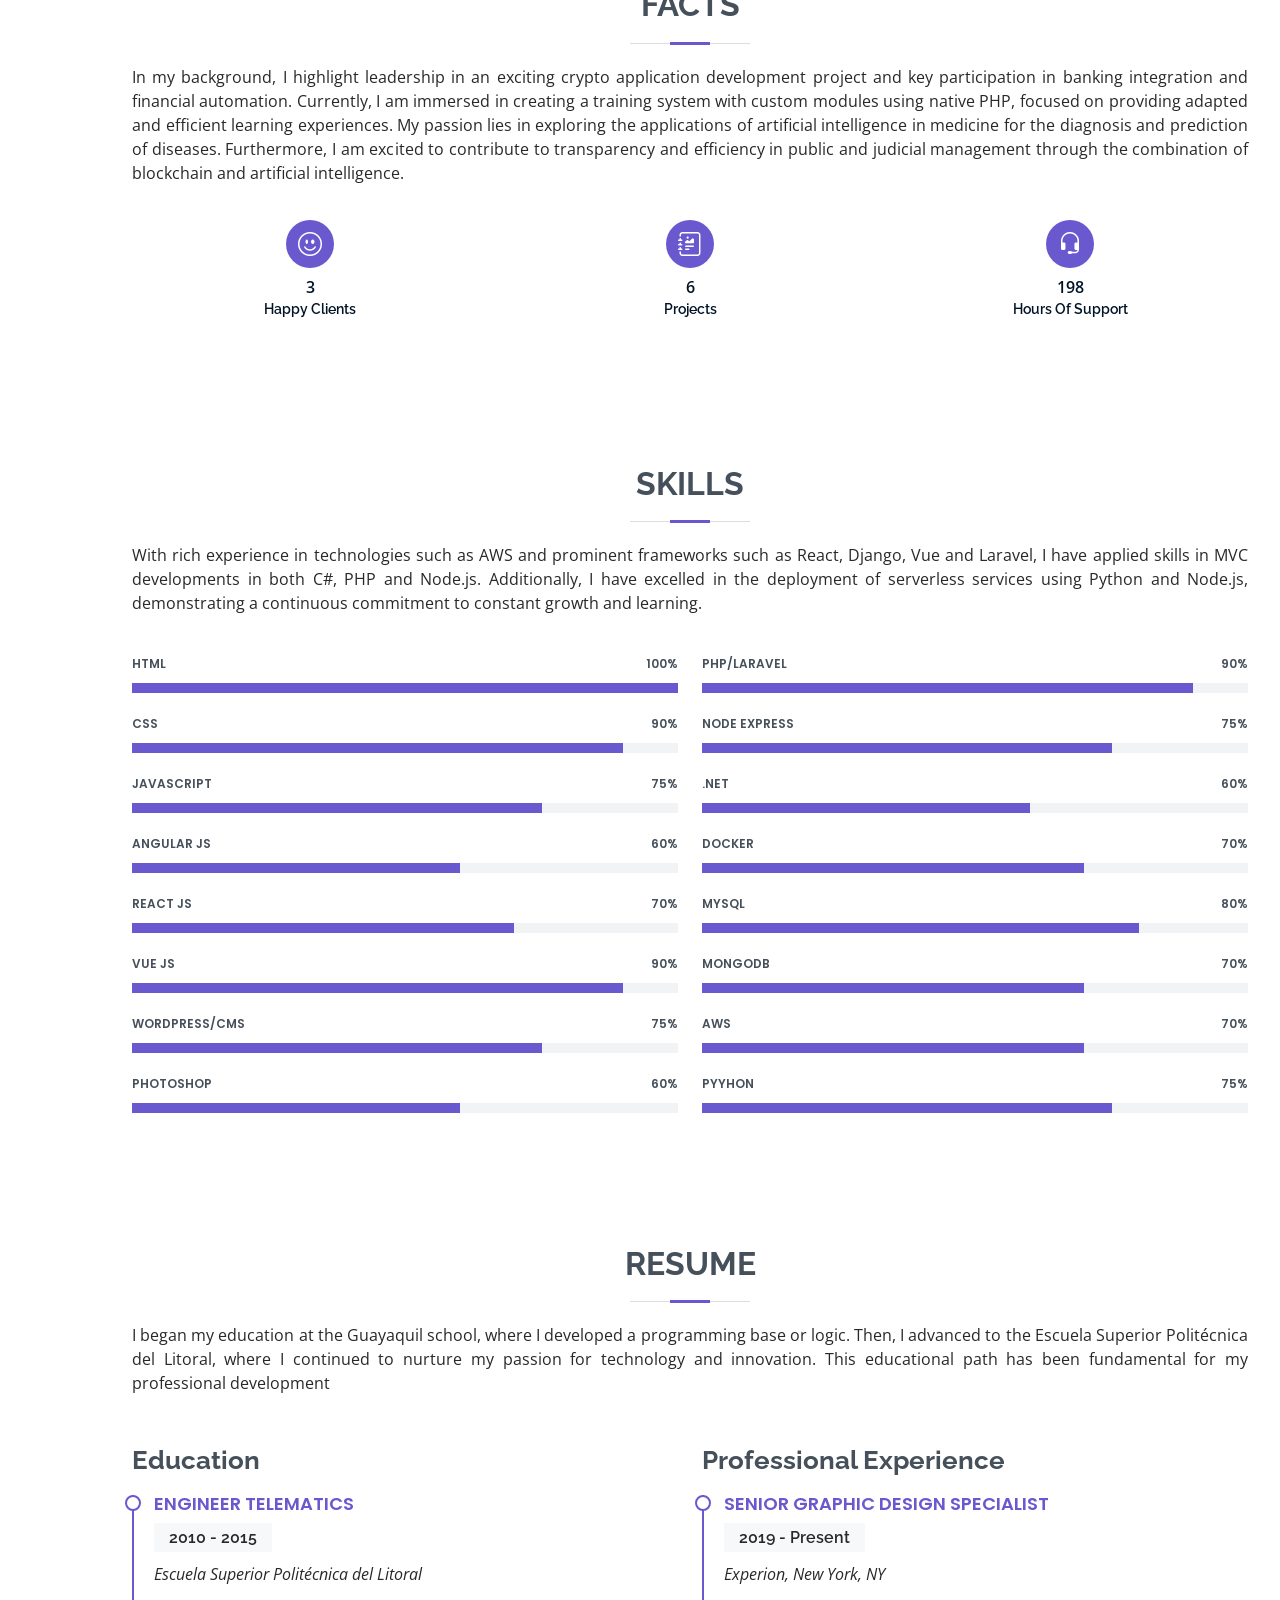
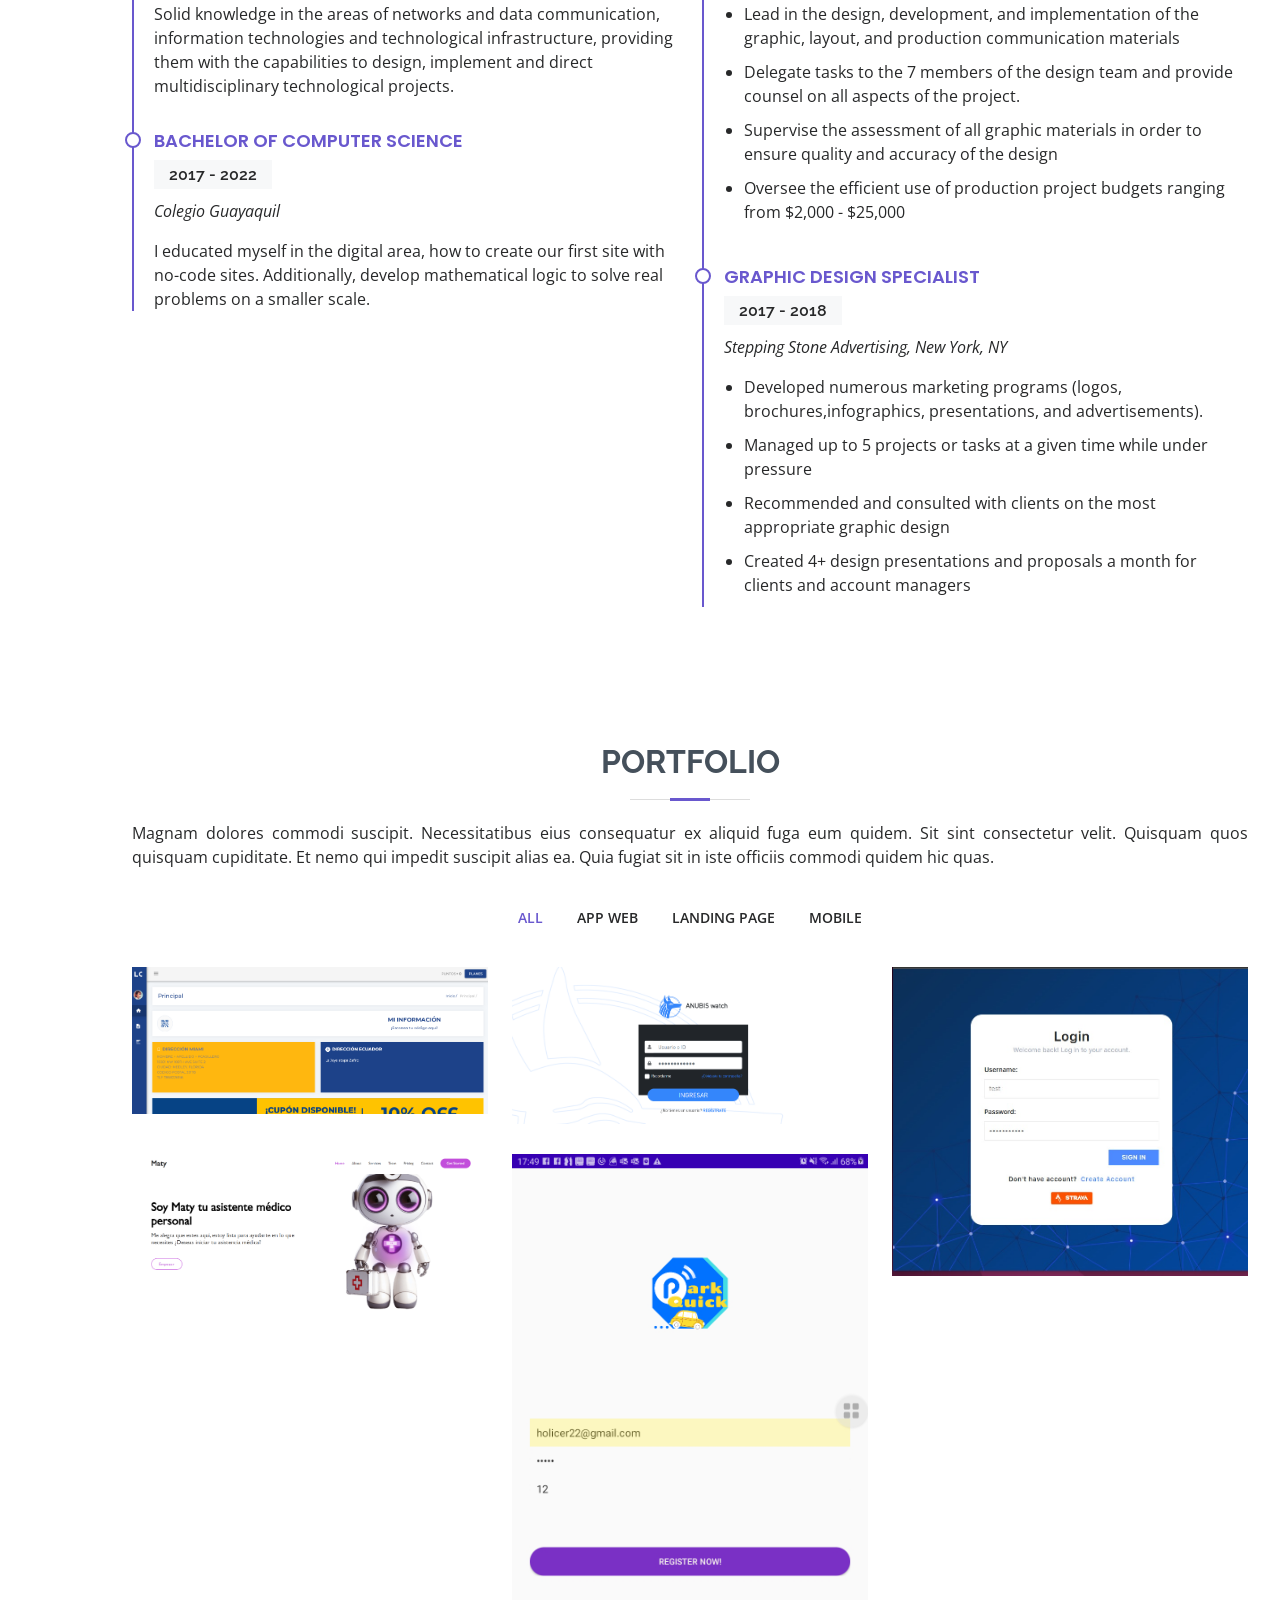
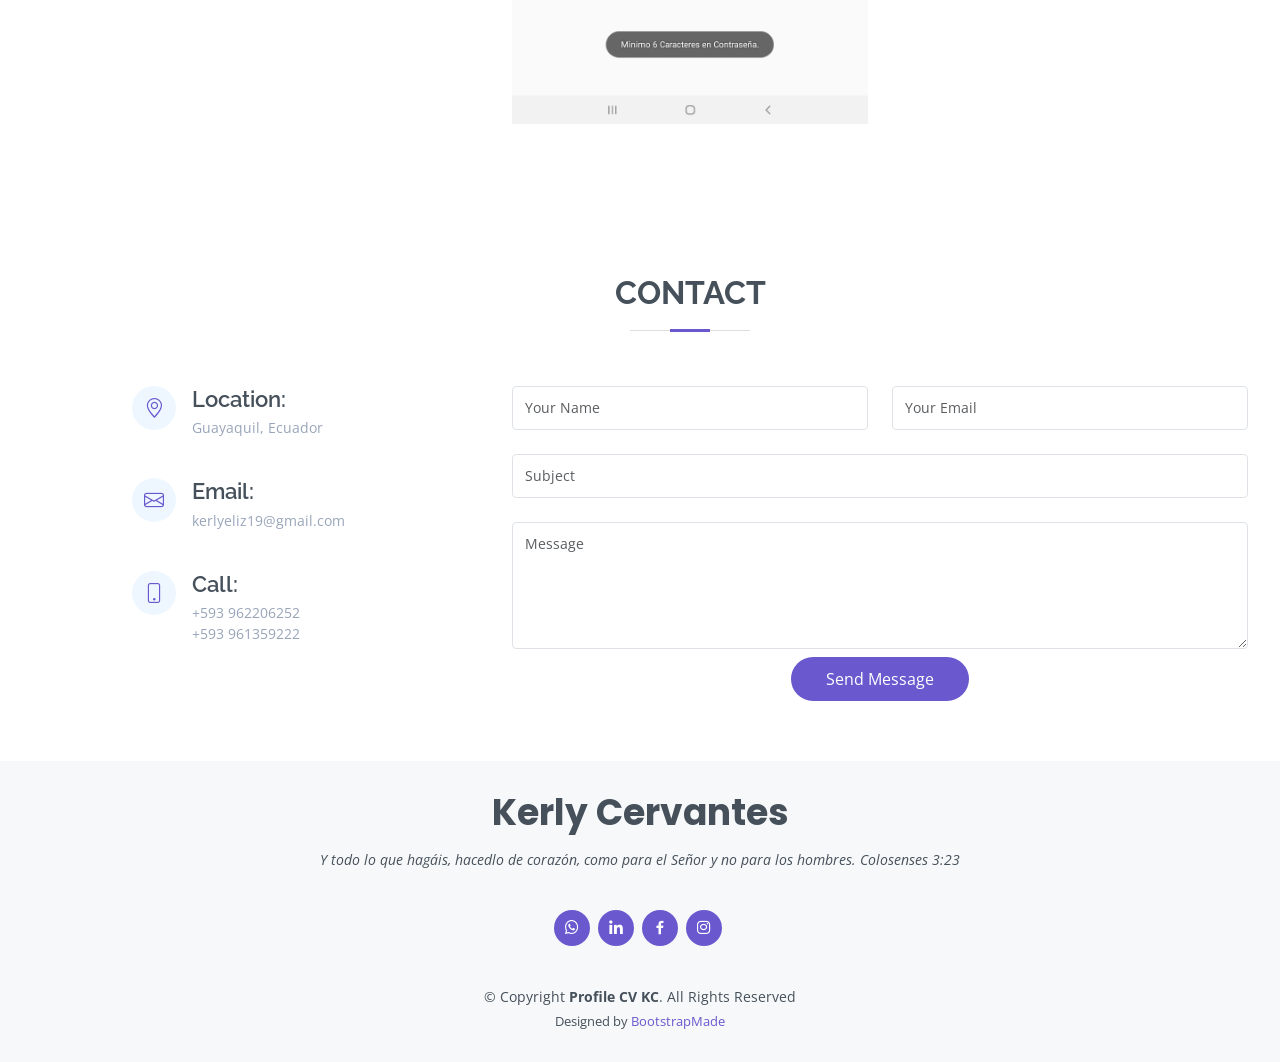
==== commit 4d2e7cb6: "Merge branch 'main' of https:///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@github.com/kercmari/cv-cerv" ====
--- a/index.html
+++ b/index.html
@@ -44,8 +44,7 @@
   <!-- <button type="button" class="mobile-nav-toggle d-xl-none"><i class="bi bi-list mobile-nav-toggle"></i></button> -->
 
   <div class="switch">
-    <input id="language-toggle" class="check-toggle check-toggle-round-flat" type="checkbox"
-      onchange="toggleLanguage()">
+    <input id="language-toggle" class="check-toggle check-toggle-round-flat" type="checkbox" onchange="toggleLanguague()" >
     <label for="language-toggle"></label>
     <span class="on">ES</span>
     <span class="off">EN</span>
@@ -116,23 +115,23 @@
               <div class="col-lg-6">
                 <ul>
                   <li><i class="bi bi-chevron-right"></i> <strong><span class="langchange"
-                        data-key="about-birthday"></span></strong> <span>1 May 1995</span></li>
-                  <li><i class="bi bi-chevron-right"></i> <strong><span class="langchange"
-                        data-key="about-website"></span></strong> <span>www.example.com</span></li>
-                  <li><i class="bi bi-chevron-right"></i> <strong><span class="langchange"
-                        data-key="about-phone"></span></strong> <span>+123 456 7890</span></li>
-                  <li><i class="bi bi-chevron-right"></i> <strong><span class="langchange"
-                        data-key="about-city"></span></strong> <span>New York, USA</span></li>
+                        data-key="about-language"></span></strong> <span>Español</span></li>
+                  <li><i class="bi bi-chevron-right"></i> <strong><span class="langchange"
+                        data-key="about-website"></span></strong> <span>www.ktch.com</span></li>
+                  <li><i class="bi bi-chevron-right"></i> <strong><span class="langchange"
+                        data-key="about-phone"></span></strong> <span>+593 9622 06252</span></li>
+                  <li><i class="bi bi-chevron-right"></i> <strong><span class="langchange"
+                        data-key="about-city"></span></strong> <span>Guayaquil, Ecuador</span></li>
                 </ul>
               </div>
               <div class="col-lg-6">
                 <ul>
                   <li><i class="bi bi-chevron-right"></i> <strong><span class="langchange"
-                        data-key="about-age"></span></strong> <span>30</span></li>
-                  <li><i class="bi bi-chevron-right"></i> <strong><span class="langchange"
-                        data-key="about-degree"></span></strong> <span>Master</span></li>
-                  <li><i class="bi bi-chevron-right"></i> <strong><span class="langchange"
-                        data-key="about-email"></span></strong> <span>email@example.com</span>
+                        data-key="about-like"></span></strong> <span>Lectura/Read</span></li>
+                  <li><i class="bi bi-chevron-right"></i> <strong><span class="langchange"
+                        data-key="about-degree"></span></strong> <span>Eng. Telematics</span></li>
+                  <li><i class="bi bi-chevron-right"></i> <strong><span class="langchange"
+                        data-key="about-email"></span></strong> <span>kerlyeliz19@gmail.com</span>
                   </li>
                   <li><i class="bi bi-chevron-right"></i> <strong>Freelance:</strong> <span class="langchange"
                       data-key="about-freelance"></span></li>
@@ -160,7 +159,7 @@
 
         <div class="row">
 
-          <div class="col-lg-3 col-md-6">
+          <div class="col-lg-4 col-md-6">
             <div class="count-box">
               <i class="bi bi-emoji-smile"></i>
               <span data-purecounter-start="0" data-purecounter-end="3" data-purecounter-duration="1"
@@ -169,7 +168,7 @@
             </div>
           </div>
 
-          <div class="col-lg-3 col-md-6 mt-5 mt-md-0">
+          <div class="col-lg-4 col-md-6 mt-5 mt-md-0">
             <div class="count-box">
               <i class="bi bi-journal-richtext"></i>
               <span data-purecounter-start="0" data-purecounter-end="6" data-purecounter-duration="1"
@@ -178,7 +177,7 @@
             </div>
           </div>
 
-          <div class="col-lg-3 col-md-6 mt-5 mt-lg-0">
+          <div class="col-lg-4 col-md-6 mt-5 mt-lg-0">
             <div class="count-box">
               <i class="bi bi-headset"></i>
               <span data-purecounter-start="0" data-purecounter-end="200" data-purecounter-duration="1"
@@ -198,73 +197,16 @@
       <div class="container" data-aos="fade-up">
 
         <div class="section-title">
-          <h2>Skills</h2>
-          <p>Magnam dolores commodi suscipit. Necessitatibus eius consequatur ex aliquid fuga eum quidem. Sit sint
-            consectetur velit. Quisquam quos quisquam cupiditate. Et nemo qui impedit suscipit alias ea. Quia fugiat sit
-            in iste officiis commodi quidem hic quas.</p>
+          <h2> <span class="langchange" data-key="skill-title"></span></h2>
+          <p><span class="langchange" data-key="skill-resume"></p>
         </div>
 
         <div class="row skills-content">
 
-          <div class="col-lg-6">
-
-            <div class="progress">
-              <span class="skill">HTML <i class="val">100%</i></span>
-              <div class="progress-bar-wrap">
-                <div class="progress-bar" role="progressbar" aria-valuenow="100" aria-valuemin="0" aria-valuemax="100">
-                </div>
-              </div>
-            </div>
-
-            <div class="progress">
-              <span class="skill">CSS <i class="val">90%</i></span>
-              <div class="progress-bar-wrap">
-                <div class="progress-bar" role="progressbar" aria-valuenow="90" aria-valuemin="0" aria-valuemax="100">
-                </div>
-              </div>
-            </div>
-
-            <div class="progress">
-              <span class="skill">JavaScript <i class="val">75%</i></span>
-              <div class="progress-bar-wrap">
-                <div class="progress-bar" role="progressbar" aria-valuenow="75" aria-valuemin="0" aria-valuemax="100">
-                </div>
-              </div>
-            </div>
-
-          </div>
-
-          <div class="col-lg-6">
-
-            <div class="progress">
-              <span class="skill">PHP <i class="val">80%</i></span>
-              <div class="progress-bar-wrap">
-                <div class="progress-bar" role="progressbar" aria-valuenow="80" aria-valuemin="0" aria-valuemax="100">
-                </div>
-              </div>
-            </div>
-
-            <div class="progress">
-              <span class="skill">WordPress/CMS <i class="val">90%</i></span>
-              <div class="progress-bar-wrap">
-                <div class="progress-bar" role="progressbar" aria-valuenow="90" aria-valuemin="0" aria-valuemax="100">
-                </div>
-              </div>
-            </div>
-
-            <div class="progress">
-              <span class="skill">Photoshop <i class="val">55%</i></span>
-              <div class="progress-bar-wrap">
-                <div class="progress-bar" role="progressbar" aria-valuenow="55" aria-valuemin="0" aria-valuemax="100">
-                </div>
-              </div>
-            </div>
-
-          </div>
-
-        </div>
-
-      </div>
+          <div id="frontend" class="col-lg-6"></div>
+          <div id="backend" class="col-lg-6"></div>
+
+        </div>
     </section><!-- End Skills Section -->
 
     <!-- ======= Resume Section ======= -->
@@ -272,42 +214,26 @@
       <div class="container" data-aos="fade-up">
 
         <div class="section-title">
-          <h2>Resume</h2>
-          <p>Magnam dolores commodi suscipit. Necessitatibus eius consequatur ex aliquid fuga eum quidem. Sit sint
-            consectetur velit. Quisquam quos quisquam cupiditate. Et nemo qui impedit suscipit alias ea. Quia fugiat sit
-            in iste officiis commodi quidem hic quas.</p>
+          <h2> <span class="langchange" data-key="resume-title"></span></h2>
+          <p><span class="langchange" data-key="resume-intro"></p>
         </div>
 
         <div class="row">
           <div class="col-lg-6">
-            <h3 class="resume-title">Sumary</h3>
-            <div class="resume-item pb-0">
-              <h4>Brandon Johnson</h4>
-              <p><em>Innovative and deadline-driven Graphic Designer with 3+ years of experience designing and
-                  developing user-centered digital/print marketing material from initial concept to final, polished
-                  deliverable.</em></p>
-              <ul>
-                <li>Portland par 127,Orlando, FL</li>
-                <li>(123) 456-7891</li>
-                <li>alice.barkley@example.com</li>
-              </ul>
-            </div>
+           
 
             <h3 class="resume-title">Education</h3>
             <div class="resume-item">
-              <h4>Master of Fine Arts &amp; Graphic Design</h4>
-              <h5>2015 - 2016</h5>
-              <p><em>Rochester Institute of Technology, Rochester, NY</em></p>
-              <p>Qui deserunt veniam. Et sed aliquam labore tempore sed quisquam iusto autem sit. Ea vero voluptatum qui
-                ut dignissimos deleniti nerada porti sand markend</p>
+              <h4><sapan class="langchange" data-key="resume-education-carrer-1"></h4>
+              <h5>2010 - 2015</h5>
+              <p><em><span class="langchange" data-key="resume-education-title-1">, Ecuador</em></p>
+              <p><span class="langchange" data-key="resume-education-resume-1"></p>
             </div>
             <div class="resume-item">
-              <h4>Bachelor of Fine Arts &amp; Graphic Design</h4>
-              <h5>2010 - 2014</h5>
-              <p><em>Rochester Institute of Technology, Rochester, NY</em></p>
-              <p>Quia nobis sequi est occaecati aut. Repudiandae et iusto quae reiciendis et quis Eius vel ratione eius
-                unde vitae rerum voluptates asperiores voluptatem Earum molestiae consequatur neque etlon sader mart
-                dila</p>
+              <h4><span class="langchange" data-key="resume-education-carrer-2"></h4>
+              <h5>2017 - 2022</h5>
+              <p><em><span class="langchange" data-key="resume-education-title-2">, Ecuador</em></p>
+              <p><span class="langchange" data-key="resume-education-resume-2"></p>
             </div>
           </div>
           <div class="col-lg-6">
@@ -567,7 +493,8 @@
   <script src="assets/vendor/php-email-form/validate.js"></script>
 
   <!-- Template Main JS File -->
-  <script src="assets/js/main.js"></script>
+  <script src="assets/js/datos.js"  type="module"></script>
+  <script src="assets/js/main.js"  type="module"></script>
 
 </body>
 
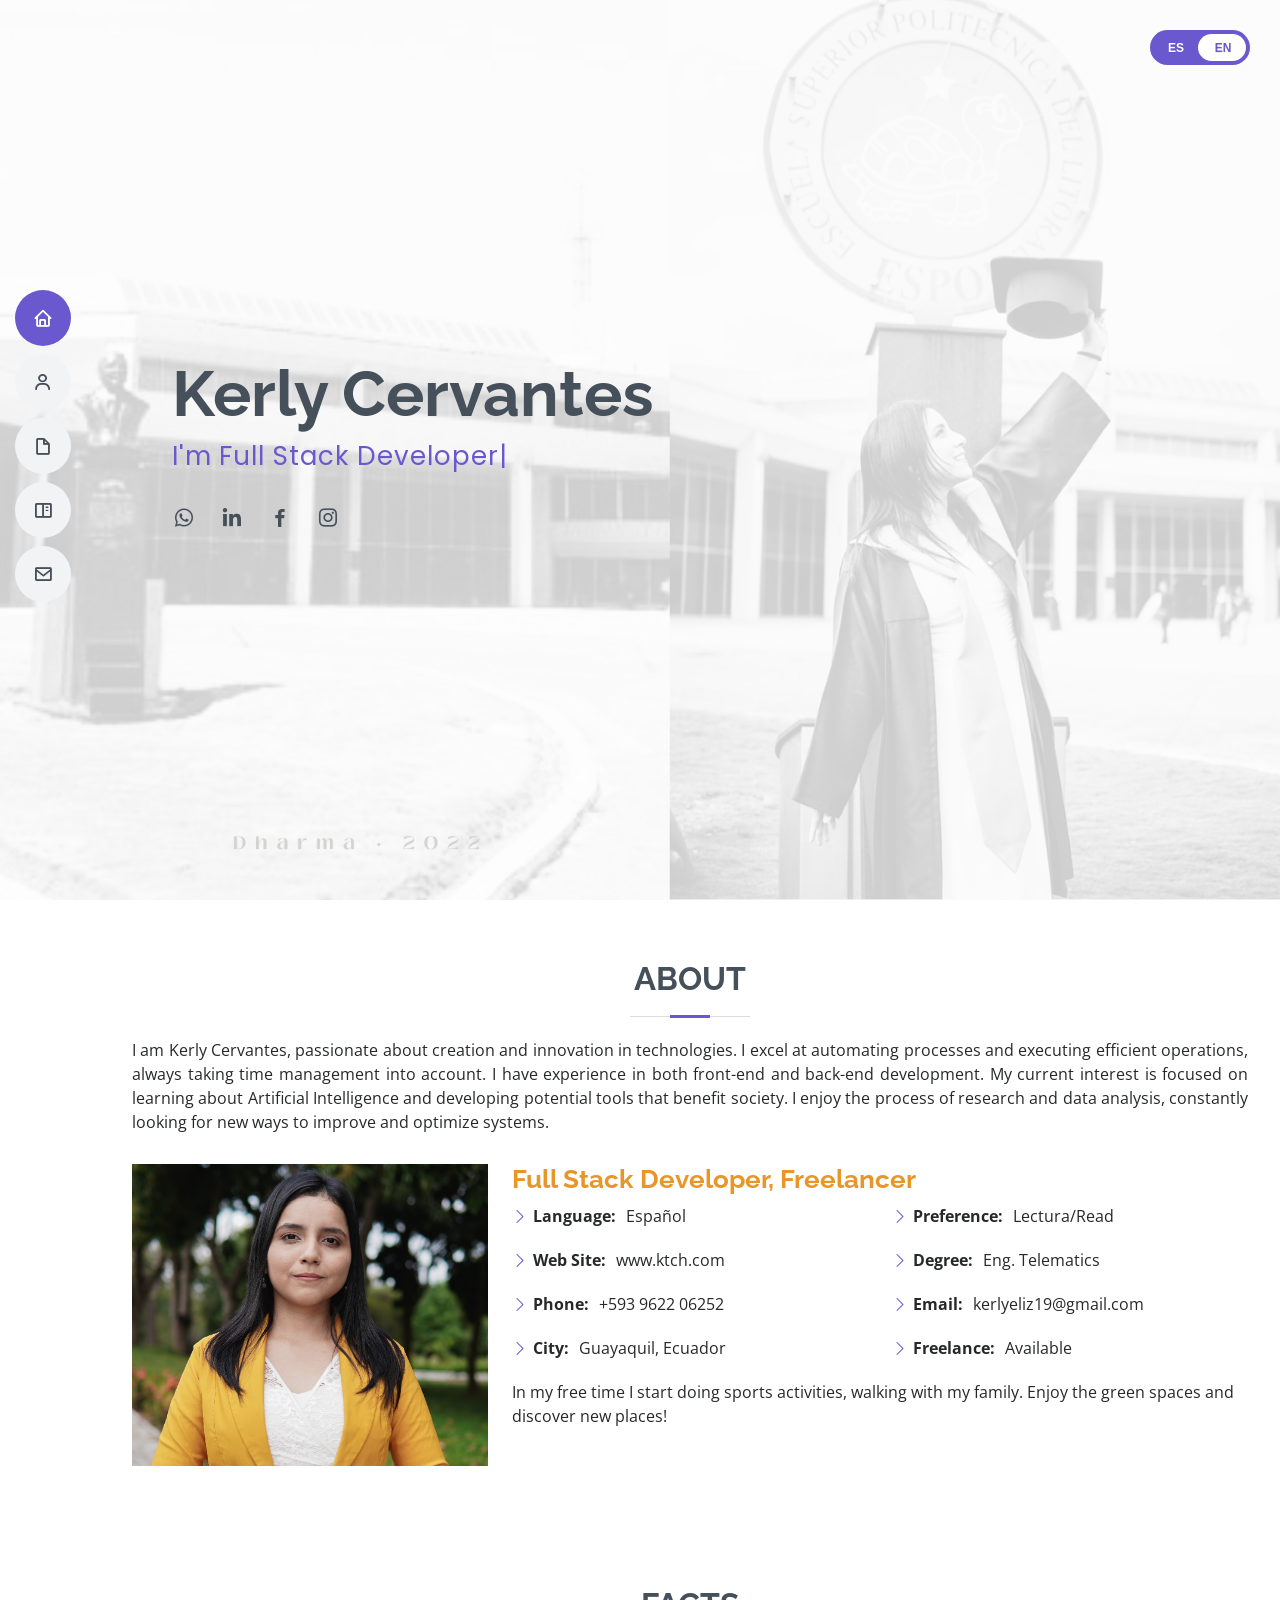
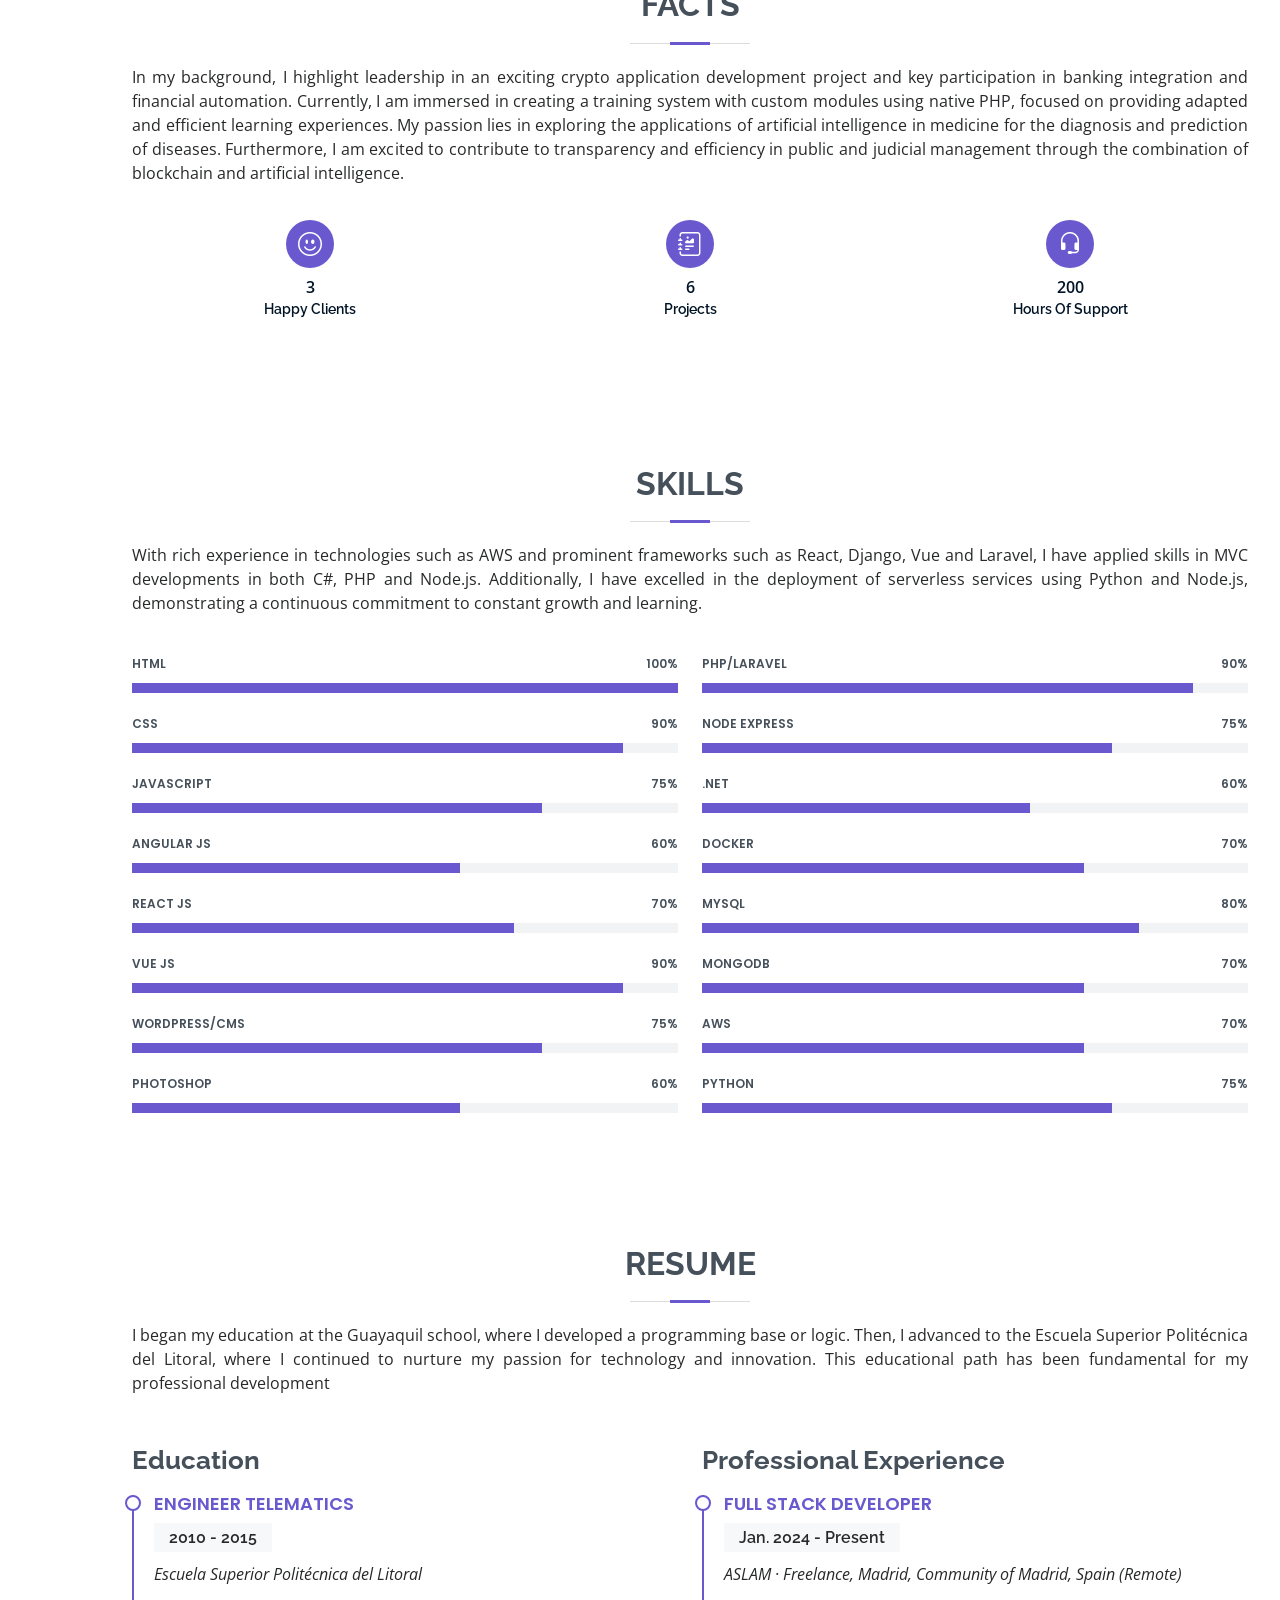
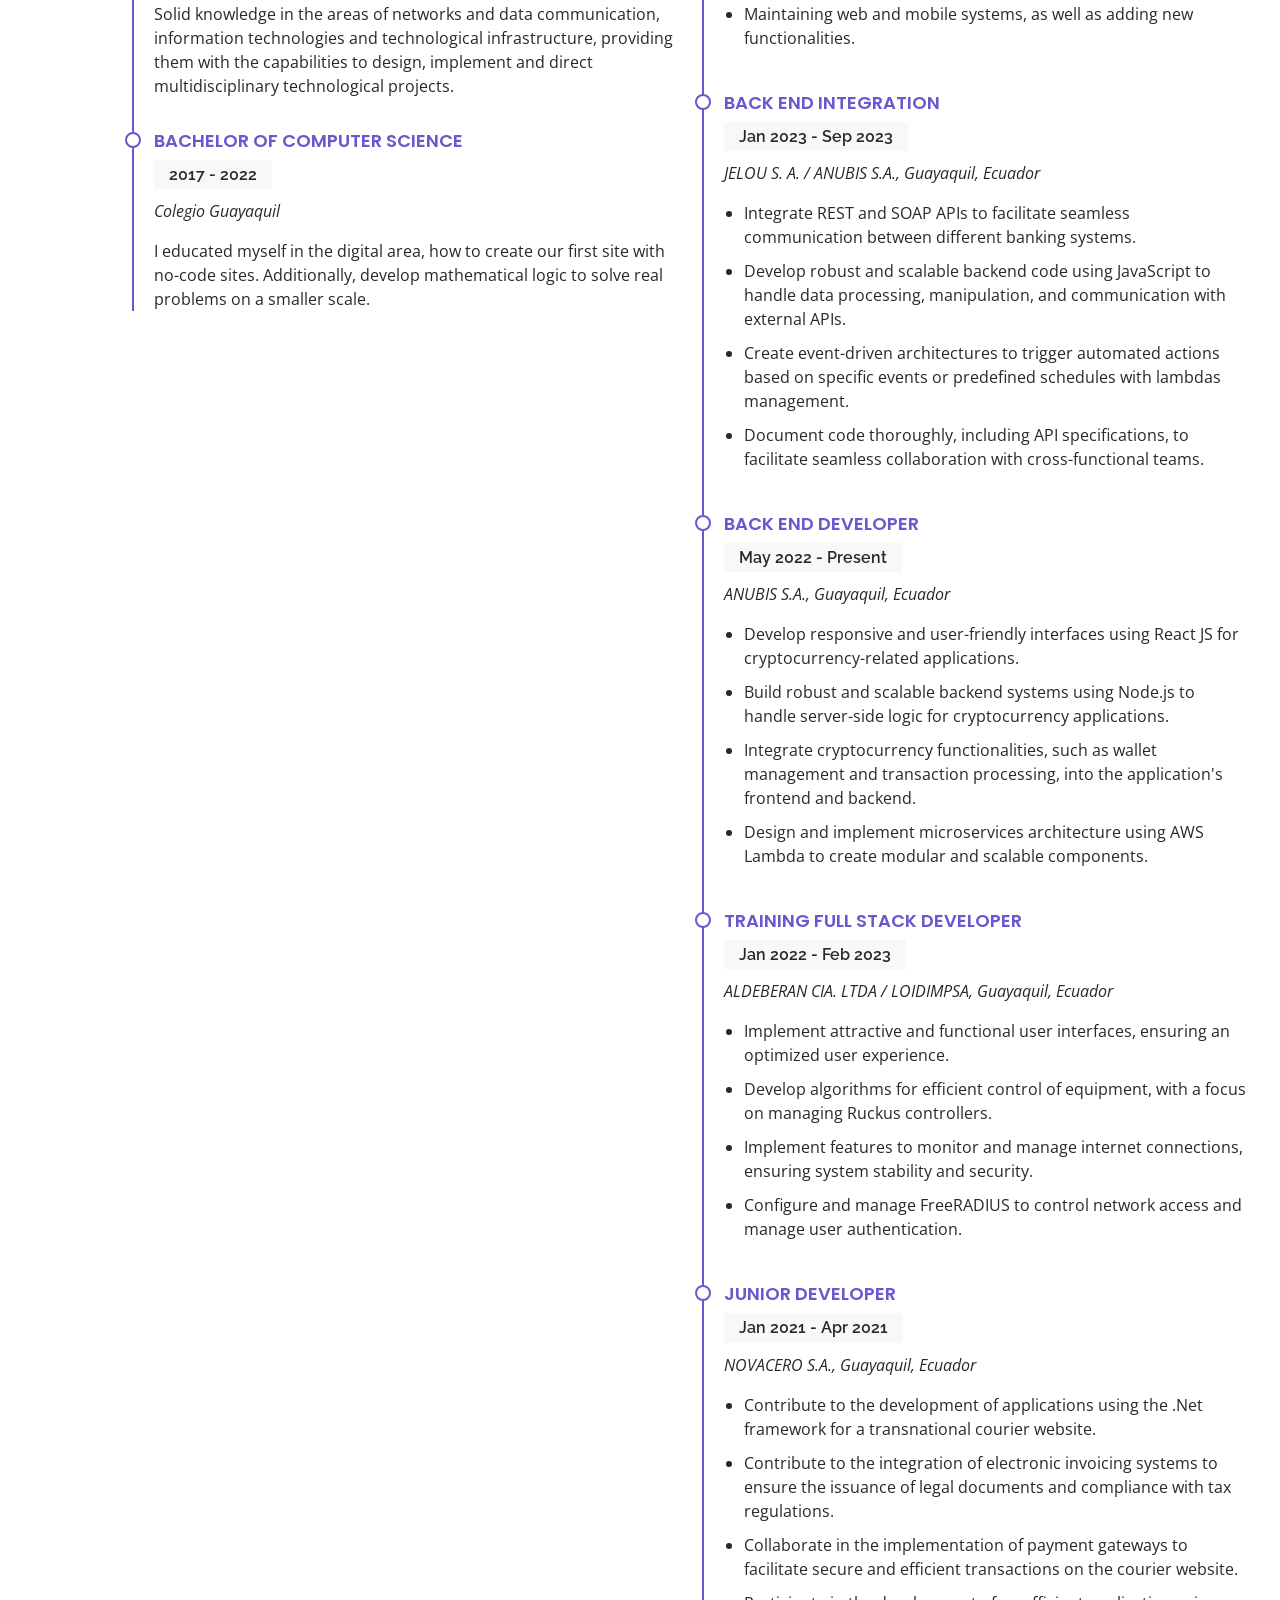
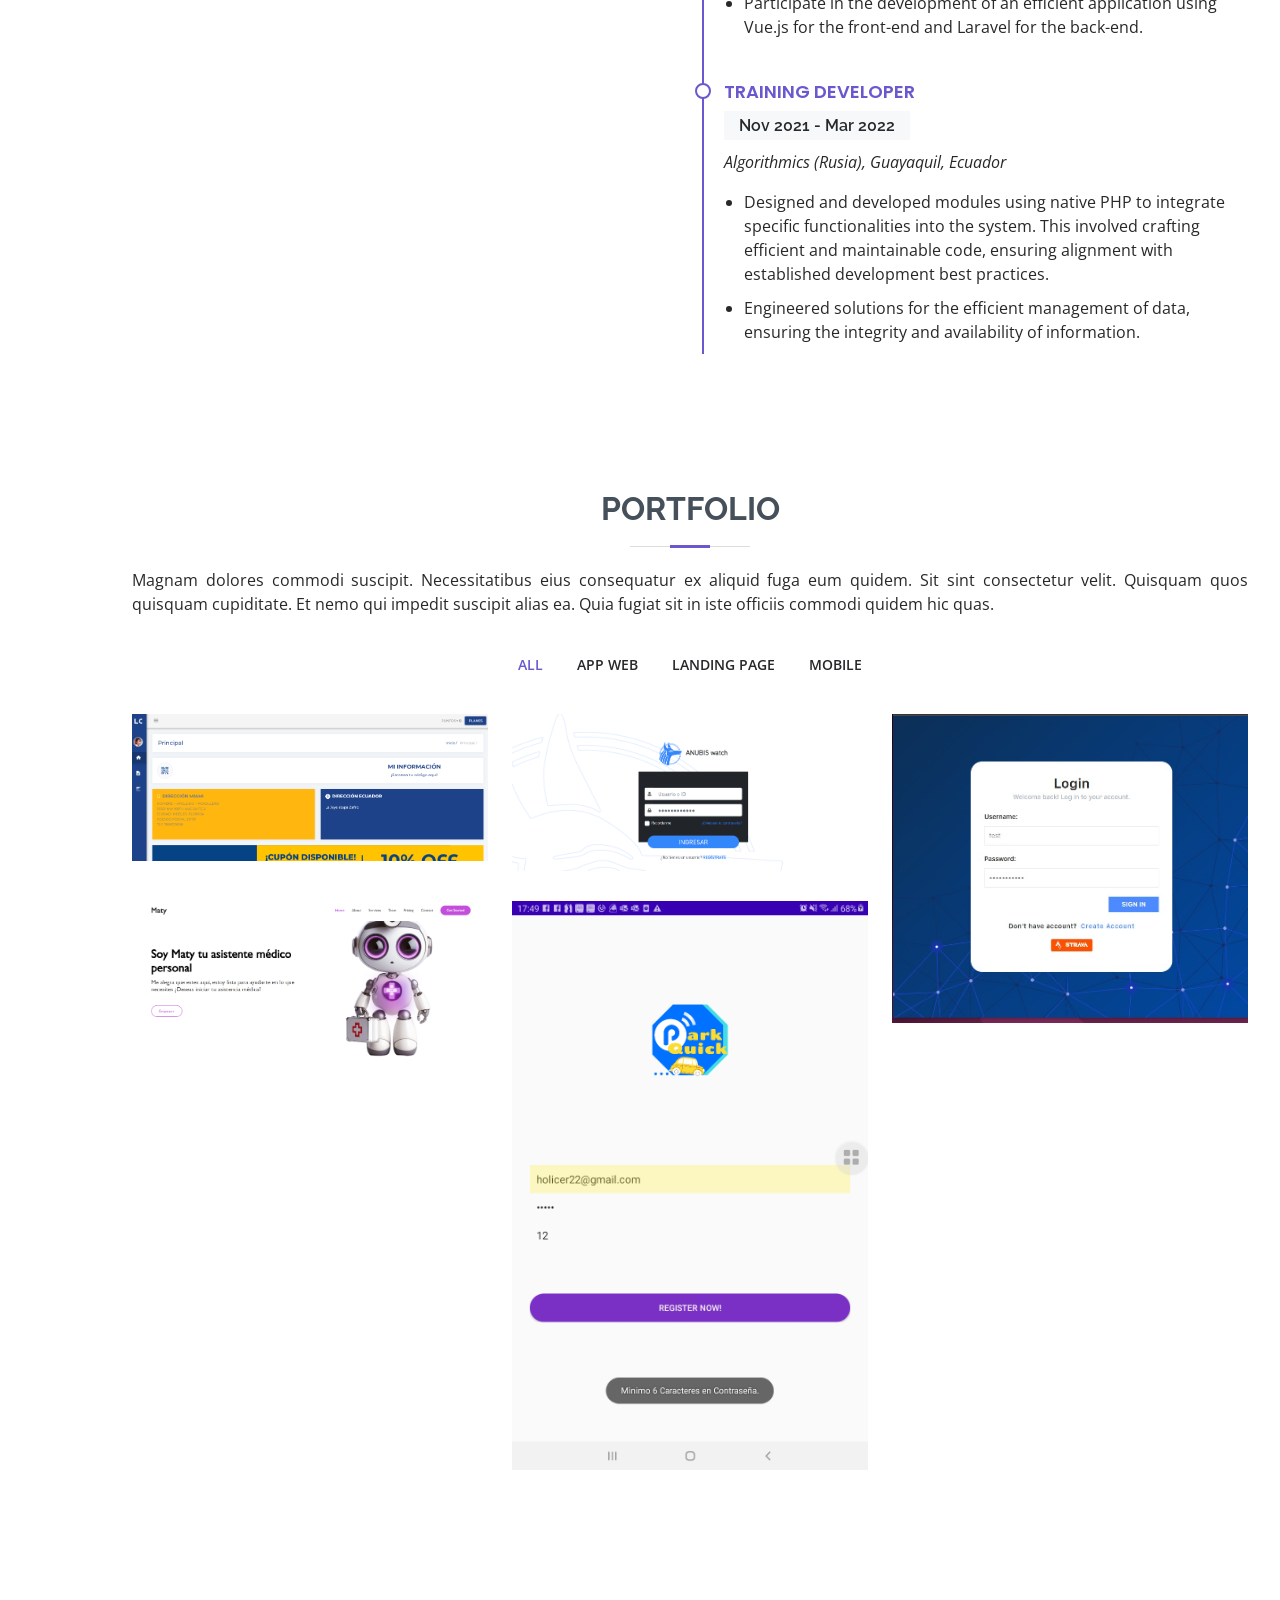
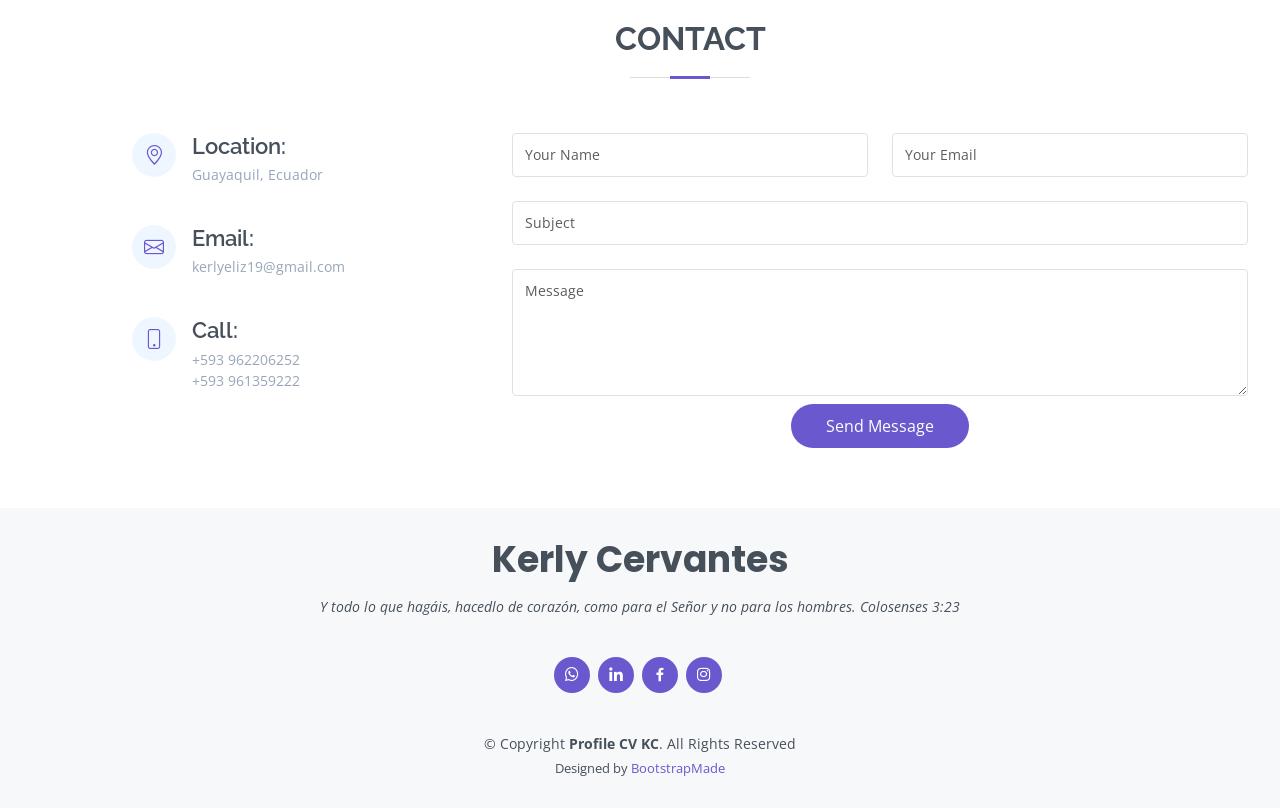
==== commit 41394ccb: "first commit" ====
--- a/index.html
+++ b/index.html
@@ -236,34 +236,12 @@
               <p><span class="langchange" data-key="resume-education-resume-2"></p>
             </div>
           </div>
-          <div class="col-lg-6">
-            <h3 class="resume-title">Professional Experience</h3>
-            <div class="resume-item">
-              <h4>Senior graphic design specialist</h4>
-              <h5>2019 - Present</h5>
-              <p><em>Experion, New York, NY </em></p>
-              <ul>
-                <li>Lead in the design, development, and implementation of the graphic, layout, and production
-                  communication materials</li>
-                <li>Delegate tasks to the 7 members of the design team and provide counsel on all aspects of the
-                  project. </li>
-                <li>Supervise the assessment of all graphic materials in order to ensure quality and accuracy of the
-                  design</li>
-                <li>Oversee the efficient use of production project budgets ranging from $2,000 - $25,000</li>
-              </ul>
-            </div>
-            <div class="resume-item">
-              <h4>Graphic design specialist</h4>
-              <h5>2017 - 2018</h5>
-              <p><em>Stepping Stone Advertising, New York, NY</em></p>
-              <ul>
-                <li>Developed numerous marketing programs (logos, brochures,infographics, presentations, and
-                  advertisements).</li>
-                <li>Managed up to 5 projects or tasks at a given time while under pressure</li>
-                <li>Recommended and consulted with clients on the most appropriate graphic design</li>
-                <li>Created 4+ design presentations and proposals a month for clients and account managers</li>
-              </ul>
-            </div>
+          <div class="col-lg-6" >
+            <h3 class="resume-title" >Professional Experience</h3>
+            <div class="langchange" data-key="experiences" id="professional">
+              
+            </div>
+      
           </div>
         </div>
 
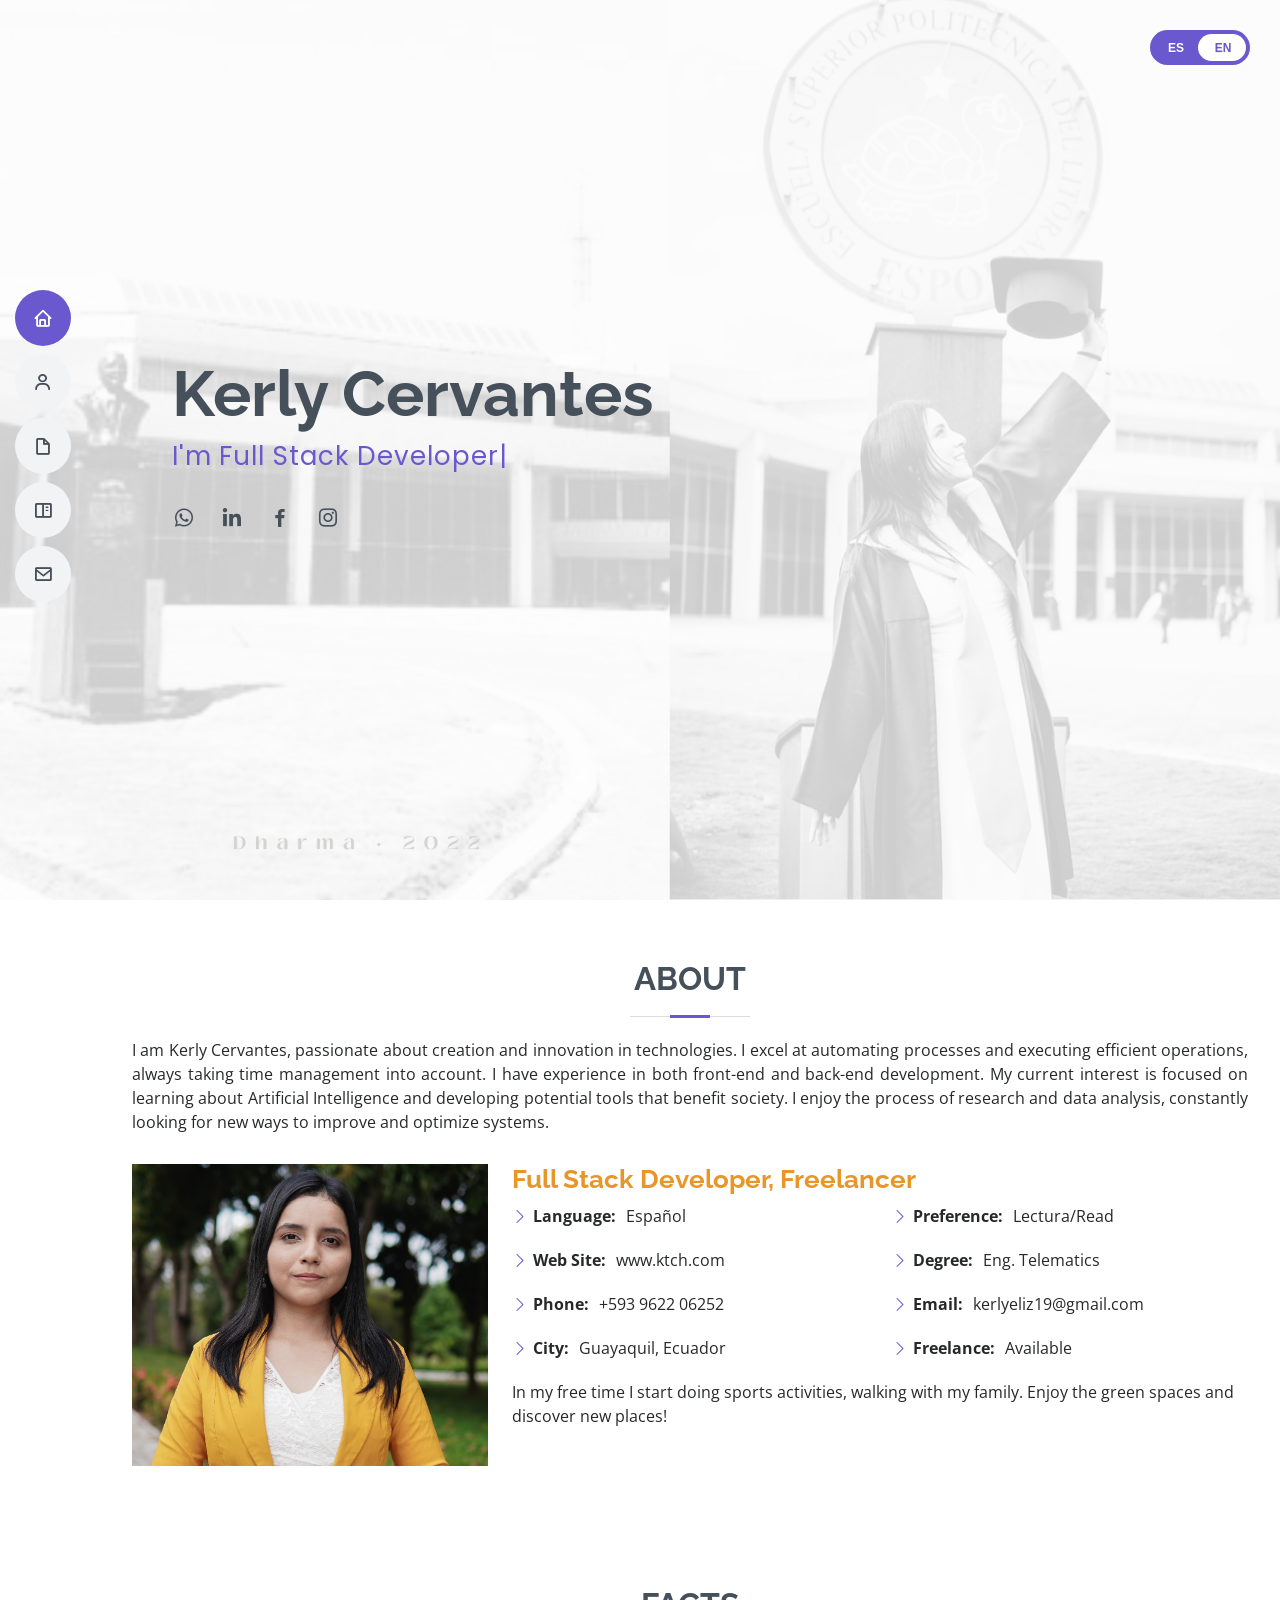
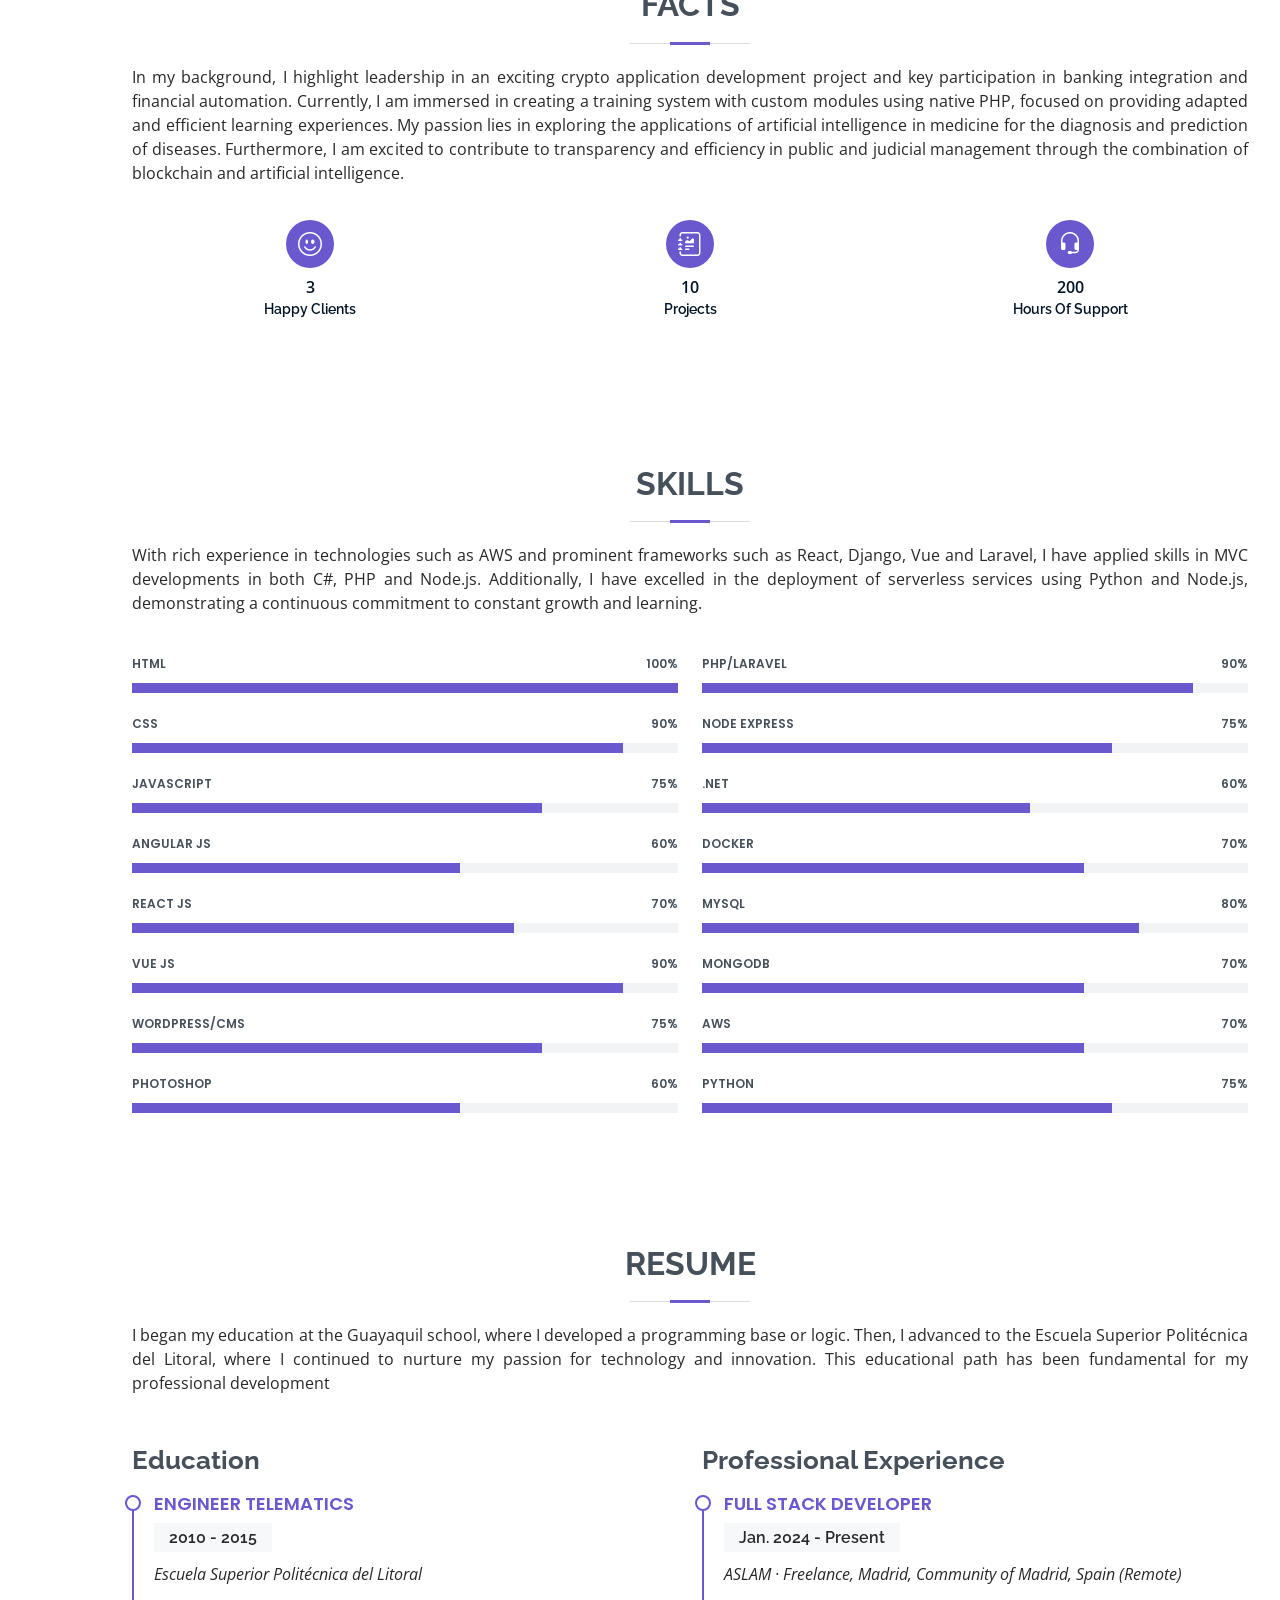
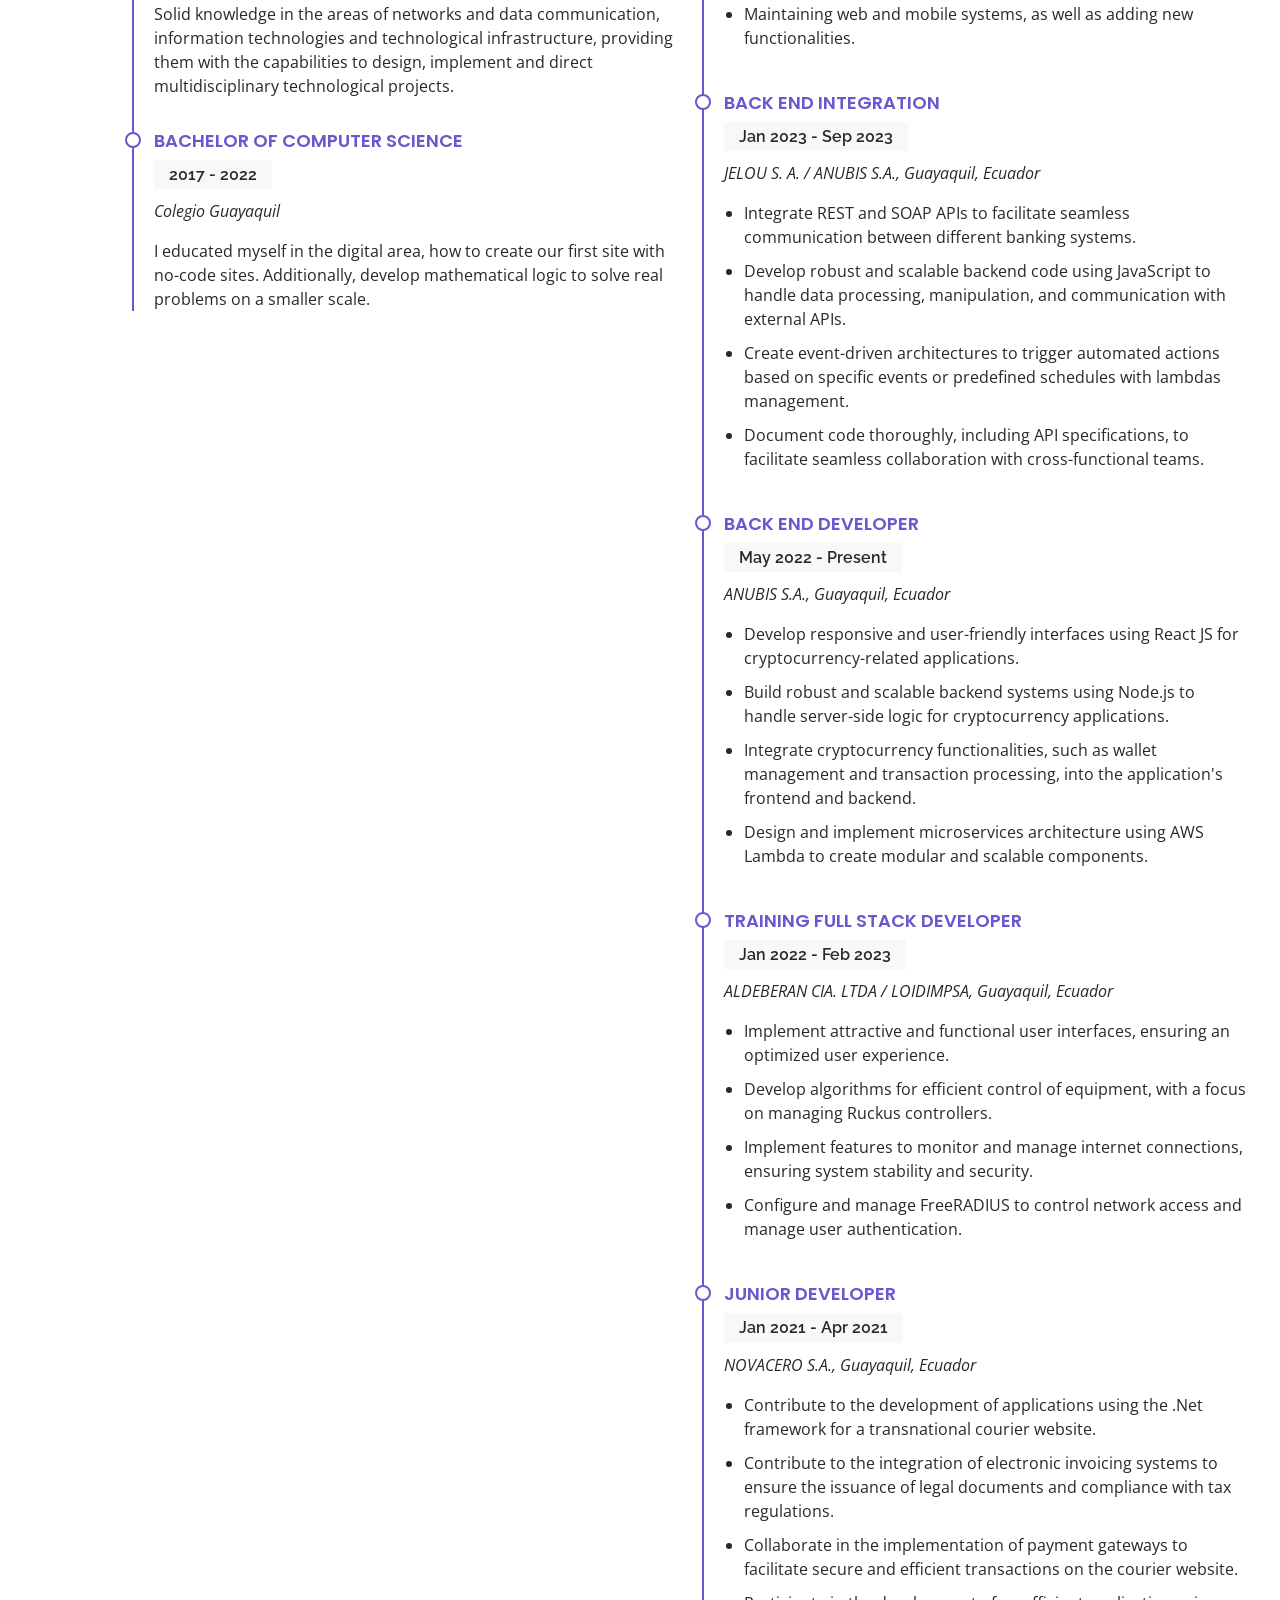
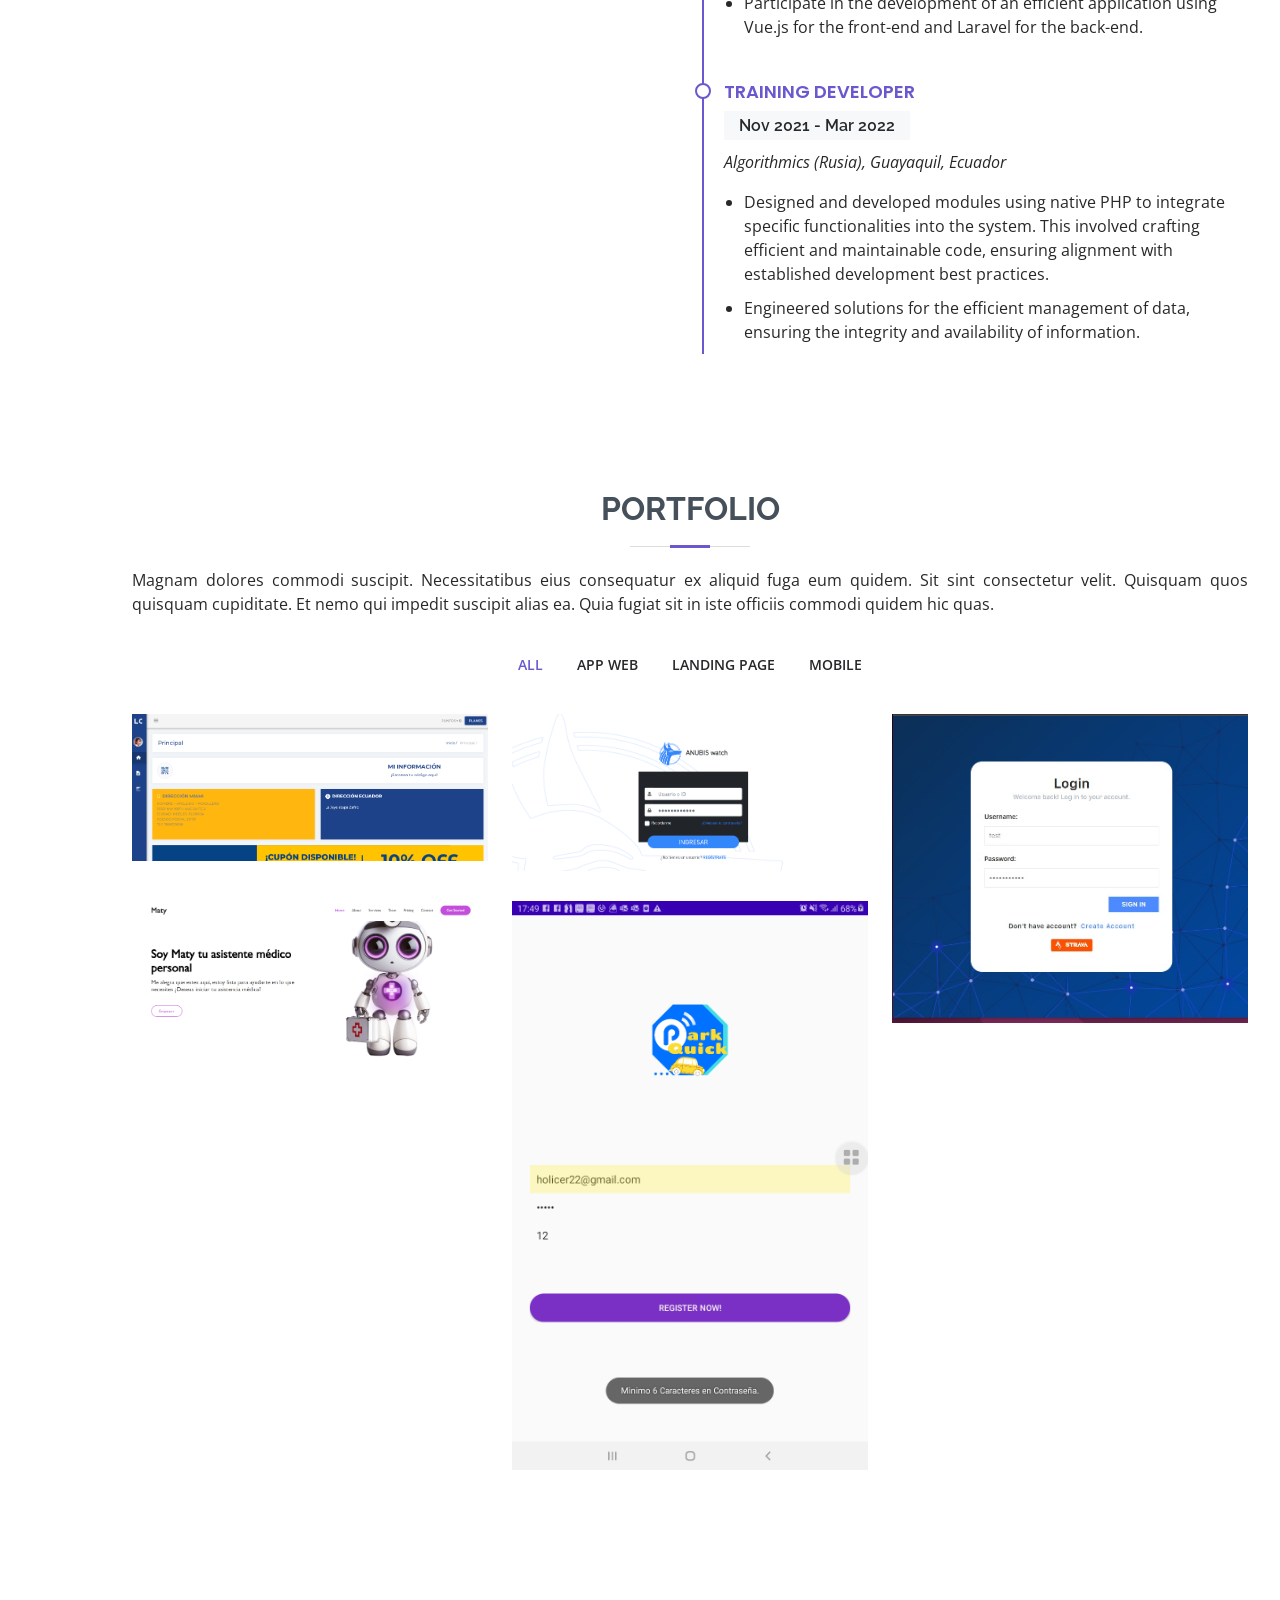
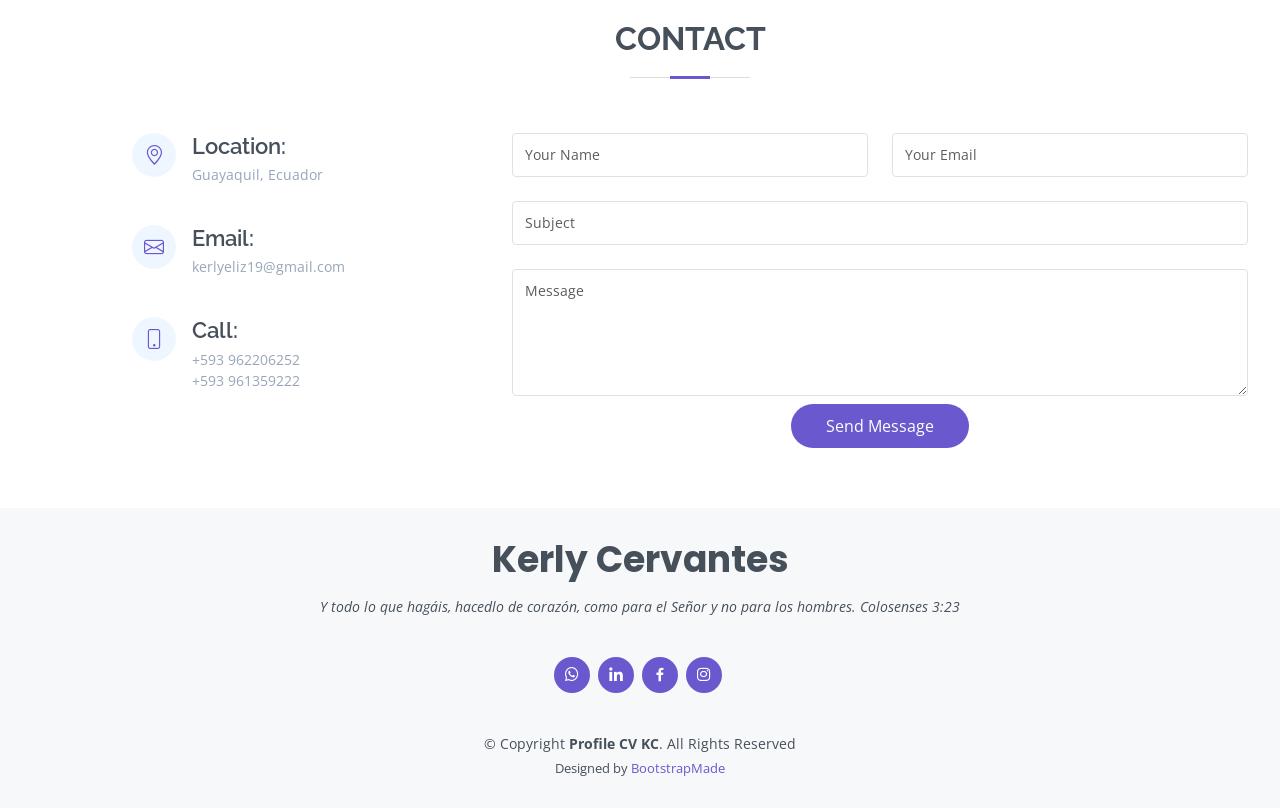
==== commit c6d93b8c: "Change Info" ====
--- a/index.html
+++ b/index.html
@@ -171,7 +171,7 @@
           <div class="col-lg-4 col-md-6 mt-5 mt-md-0">
             <div class="count-box">
               <i class="bi bi-journal-richtext"></i>
-              <span data-purecounter-start="0" data-purecounter-end="6" data-purecounter-duration="1"
+              <span data-purecounter-start="0" data-purecounter-end="10" data-purecounter-duration="1"
                 class="purecounter"></span>
               <p><span class="langchange" data-key="fact-proyect"></span></p>
             </div>
@@ -239,7 +239,7 @@
           <div class="col-lg-6" >
             <h3 class="resume-title" >Professional Experience</h3>
             <div class="langchange" data-key="experiences" id="professional">
-              
+
             </div>
       
           </div>
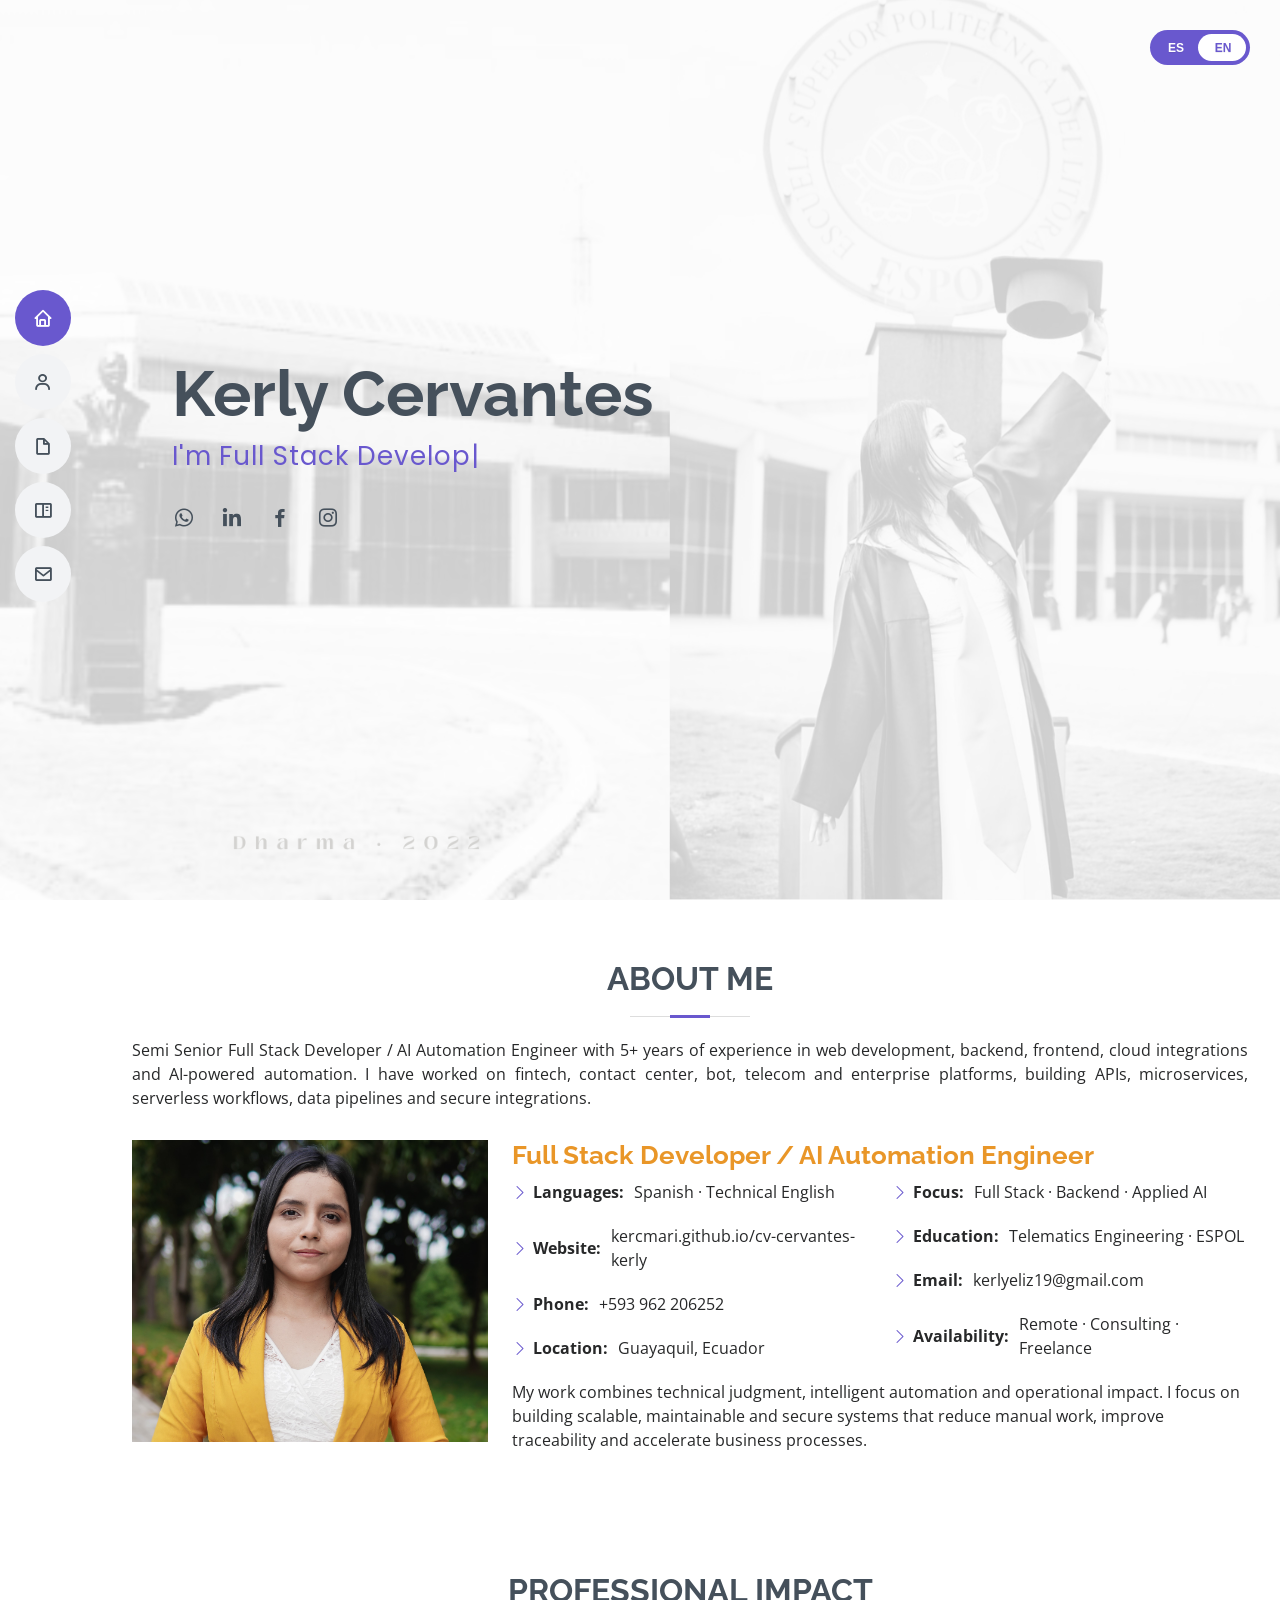
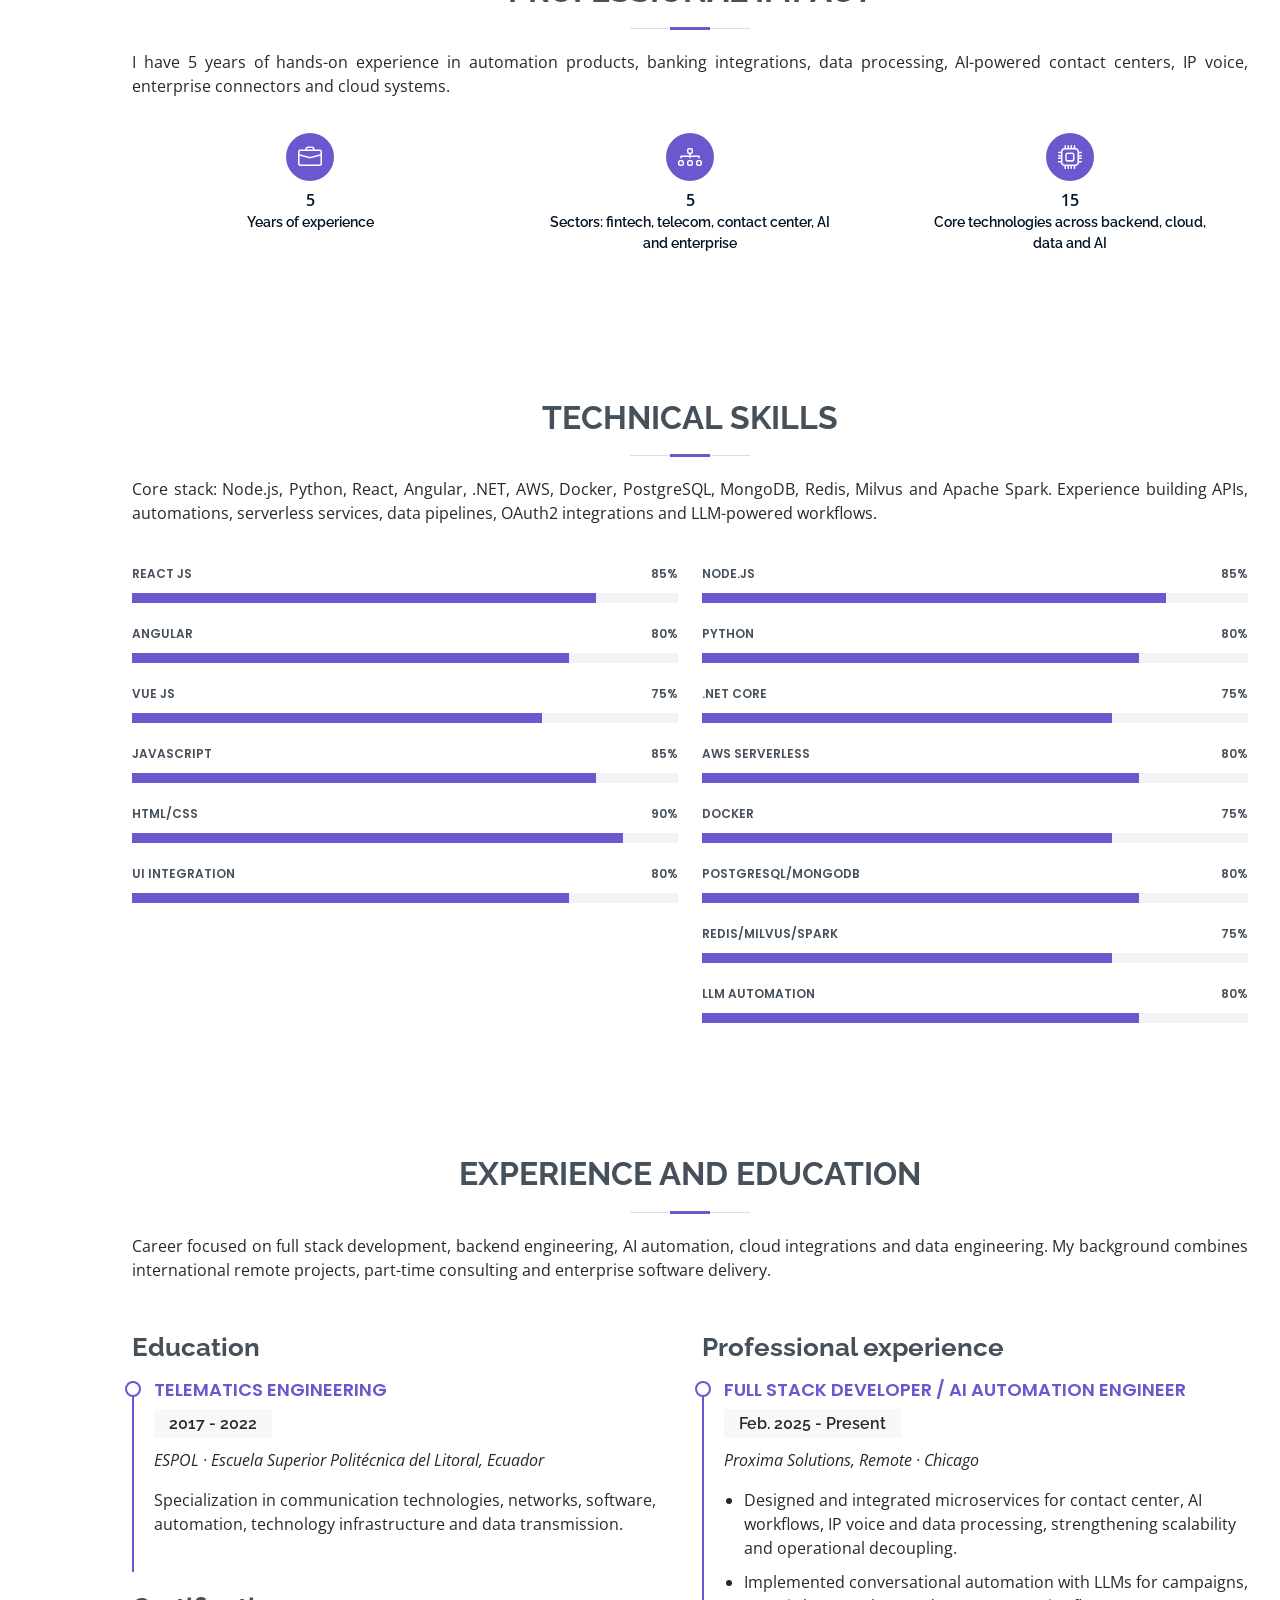
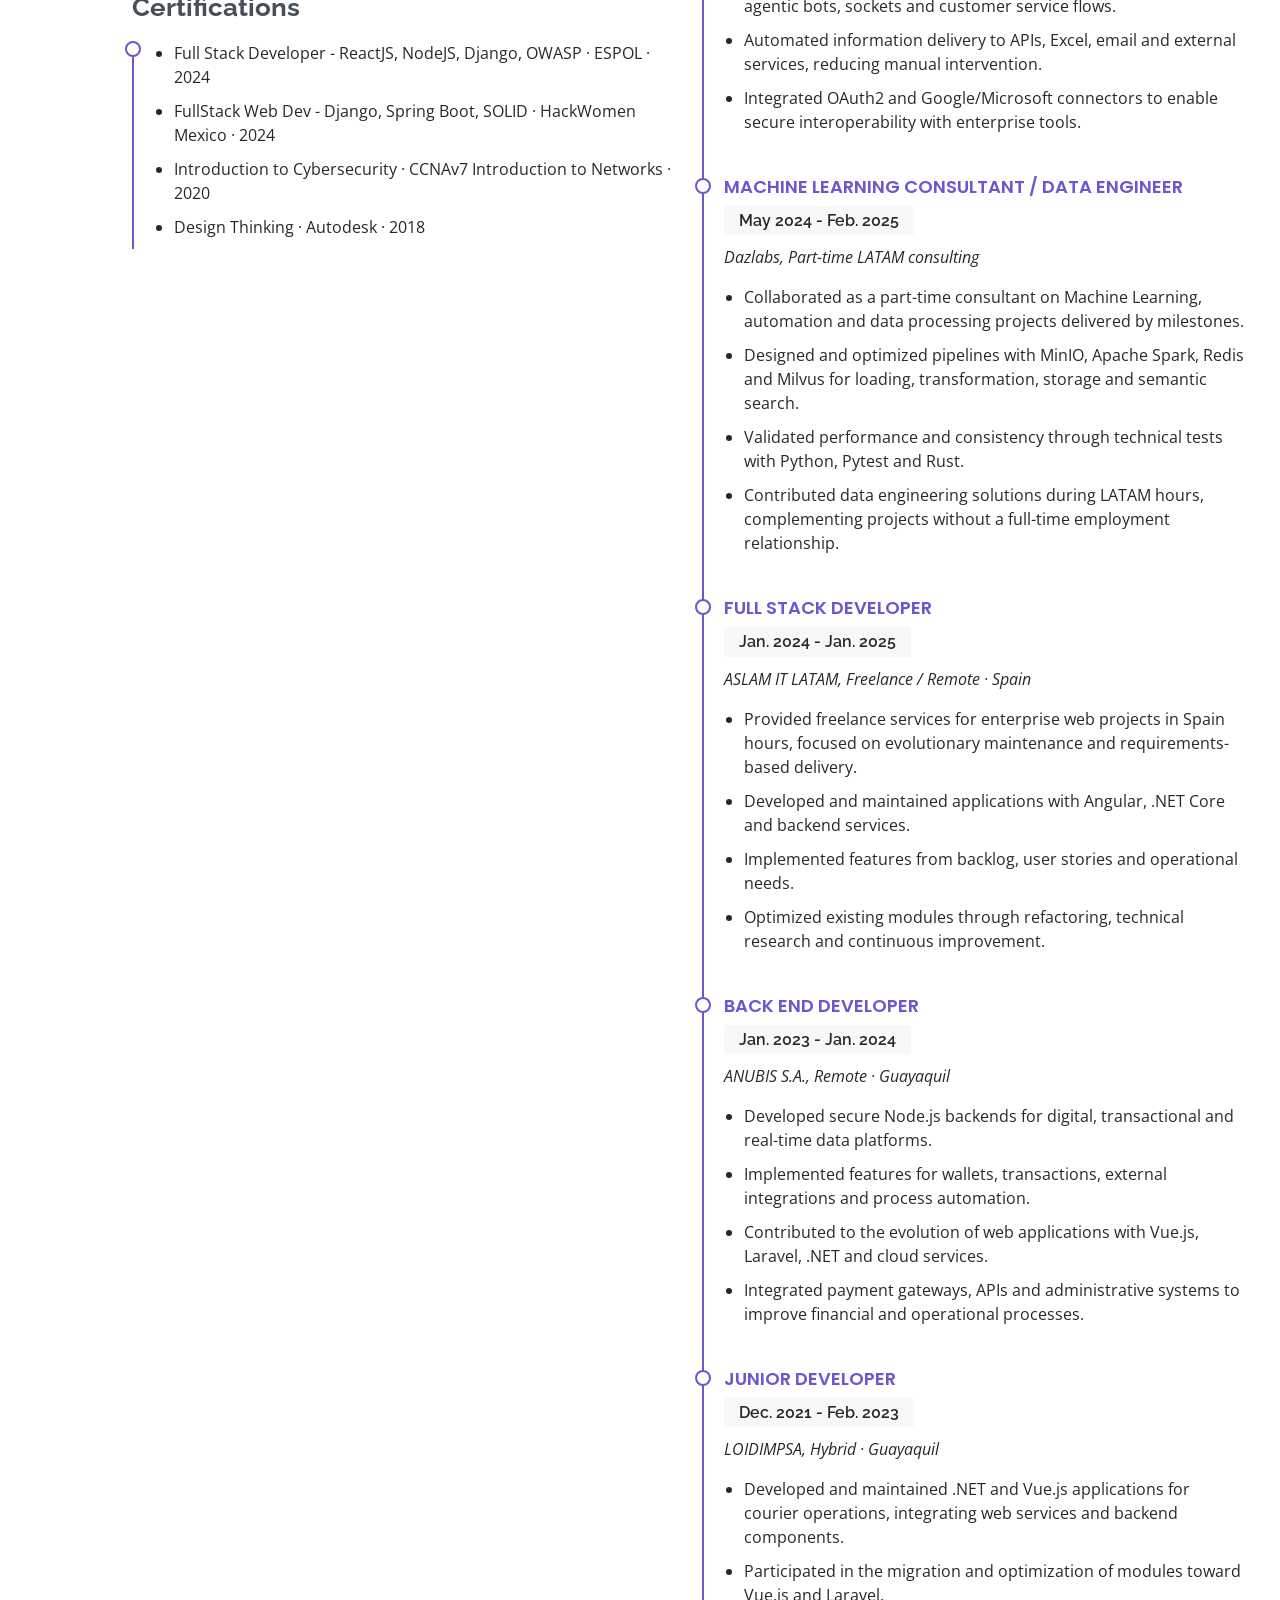
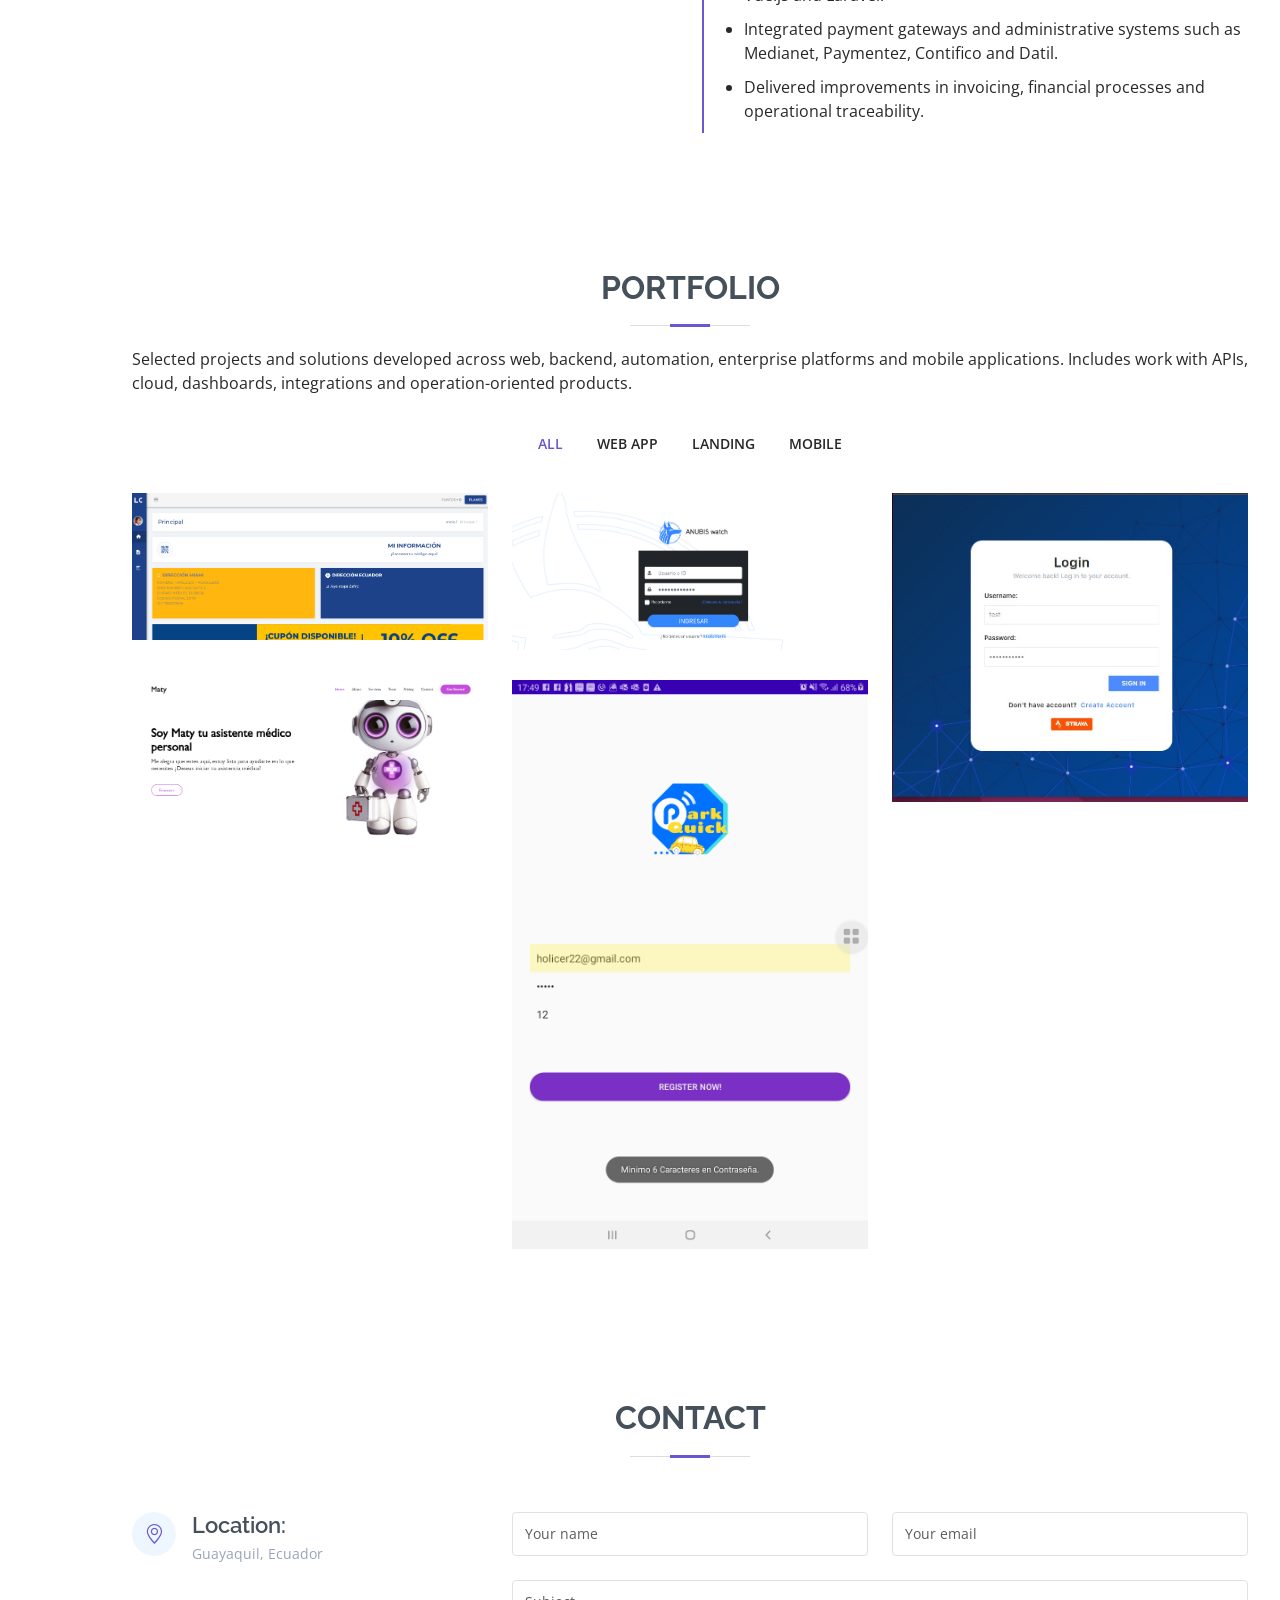
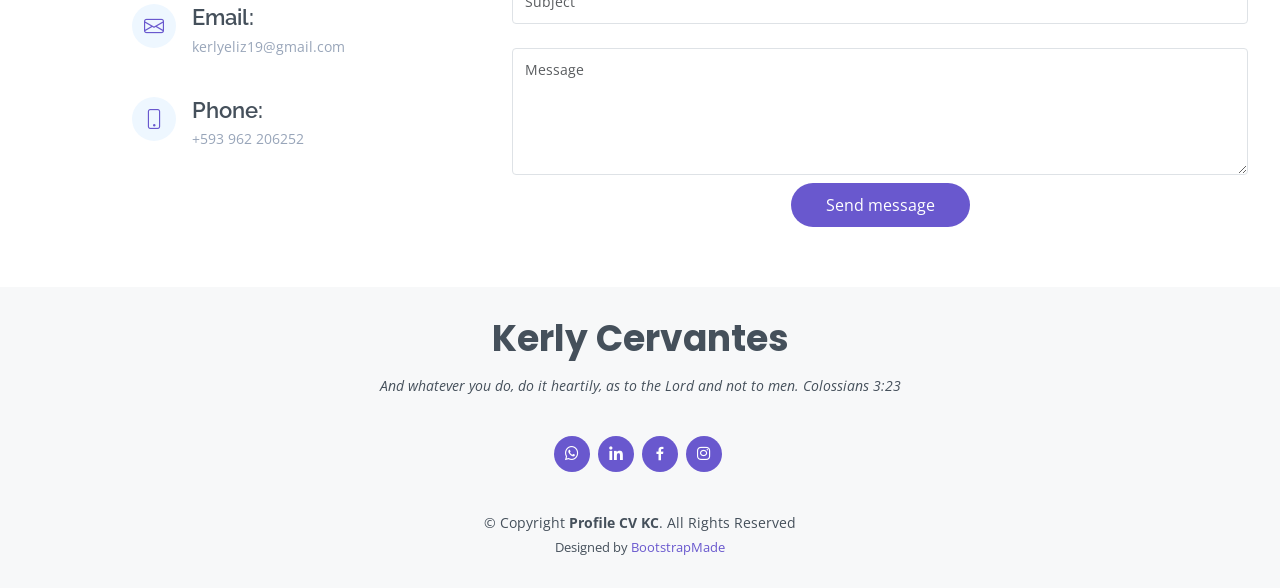
==== commit ce7e7590: "Refresh portfolio page structure and bilingual labels" ====
--- a/index.html
+++ b/index.html
@@ -5,100 +5,65 @@
   <meta charset="utf-8">
   <meta content="width=device-width, initial-scale=1.0" name="viewport">
 
-  <title>Kerly Cervantes</title>
-  <meta content="" name="description">
-  <meta content="" name="keywords">
-
-  <!-- Favicons -->
+  <title>Kerly Cervantes | Full Stack Developer & AI Automation Engineer</title>
+  <meta content="Semi Senior Full Stack Developer and AI Automation Engineer specialized in backend, frontend, cloud integrations, serverless workflows, data engineering and AI automation." name="description">
+  <meta content="Kerly Cervantes, Full Stack Developer, AI Automation Engineer, Backend Developer, Node.js, Python, React, Angular, .NET, AWS, Docker, PostgreSQL" name="keywords">
+
   <link href="assets/img/favicon.png" rel="icon">
   <link href="assets/img/apple-touch-icon.png" rel="apple-touch-icon">
 
-  <!-- Google Fonts -->
-  <link
-    href="https://fonts.googleapis.com/css?family=Open+Sans:300,300i,400,400i,600,600i,700,700i|Raleway:300,300i,400,400i,500,500i,600,600i,700,700i|Poppins:300,300i,400,400i,500,500i,600,600i,700,700i"
-    rel="stylesheet">
-
-  <!-- Vendor CSS Files -->
+  <link href="https://fonts.googleapis.com/css?family=Open+Sans:300,300i,400,400i,600,600i,700,700i|Raleway:300,300i,400,400i,500,500i,600,600i,700,700i|Poppins:300,300i,400,400i,500,500i,600,600i,700,700i" rel="stylesheet">
+
   <link href="assets/vendor/aos/aos.css" rel="stylesheet">
   <link href="assets/vendor/bootstrap/css/bootstrap.min.css" rel="stylesheet">
   <link href="assets/vendor/bootstrap-icons/bootstrap-icons.css" rel="stylesheet">
   <link href="assets/vendor/boxicons/css/boxicons.min.css" rel="stylesheet">
   <link href="assets/vendor/glightbox/css/glightbox.min.css" rel="stylesheet">
   <link href="assets/vendor/swiper/swiper-bundle.min.css" rel="stylesheet">
-
-  <!-- Template Main CSS File -->
   <link href="assets/css/style.css" rel="stylesheet">
-
-  <!-- =======================================================
-  * Template Name: MyResume
-  * Updated: Jan 29 2024 with Bootstrap v5.3.2
-  * Template URL: https://bootstrapmade.com/free-html-bootstrap-template-my-resume/
-  * Author: BootstrapMade.com
-  * License: https://bootstrapmade.com/license/
-  ======================================================== -->
 </head>
 
 <body>
 
-  <!-- ======= Mobile nav toggle button ======= -->
-  <!-- <button type="button" class="mobile-nav-toggle d-xl-none"><i class="bi bi-list mobile-nav-toggle"></i></button> -->
-
   <div class="switch">
-    <input id="language-toggle" class="check-toggle check-toggle-round-flat" type="checkbox" onchange="toggleLanguague()" >
+    <input id="language-toggle" class="check-toggle check-toggle-round-flat" type="checkbox" onchange="toggleLanguague()">
     <label for="language-toggle"></label>
     <span class="on">ES</span>
     <span class="off">EN</span>
   </div>
-  <!-- <div class="container"> -->
-  <!-- <div class="brand">
-      <h1 class="langchange title-1" data-key="hero-title"></h1>
-      <h4 class="langchange title-2" data-key="hero-rol"></h4>
-      <h4 class="langchange title-3" data-key="subtitle"></h4>
-    </div>
-  </div> -->
 
   <i class="bi bi-list mobile-nav-toggle d-lg-none"></i>
-  <!-- ======= Header ======= -->
+
   <header id="header" class="d-flex flex-column justify-content-center">
-
     <nav id="navbar" class="navbar nav-menu">
       <ul>
-        <li><a href="#hero" class="nav-link scrollto active"><i class="bx bx-home"></i> <span>Home</span></a></li>
-        <li><a href="#about" class="nav-link scrollto"><i class="bx bx-user"></i> <span>About</span></a></li>
-        <li><a href="#resume" class="nav-link scrollto"><i class="bx bx-file-blank"></i> <span>Resume</span></a></li>
-        <li><a href="#portfolio" class="nav-link scrollto"><i class="bx bx-book-content"></i> <span>Portfolio</span></a>
-        </li>
-        <li><a href="#contact" class="nav-link scrollto"><i class="bx bx-envelope"></i> <span>Contact</span></a></li>
+        <li><a href="#hero" class="nav-link scrollto active"><i class="bx bx-home"></i> <span class="langchange" data-key="nav-home">Home</span></a></li>
+        <li><a href="#about" class="nav-link scrollto"><i class="bx bx-user"></i> <span class="langchange" data-key="nav-about">Profile</span></a></li>
+        <li><a href="#resume" class="nav-link scrollto"><i class="bx bx-file-blank"></i> <span class="langchange" data-key="nav-resume">Resume</span></a></li>
+        <li><a href="#portfolio" class="nav-link scrollto"><i class="bx bx-book-content"></i> <span class="langchange" data-key="nav-portfolio">Portfolio</span></a></li>
+        <li><a href="#contact" class="nav-link scrollto"><i class="bx bx-envelope"></i> <span class="langchange" data-key="nav-contact">Contact</span></a></li>
       </ul>
-    </nav><!-- .nav-menu -->
-
-  </header><!-- End Header -->
-
-  <!-- ======= Hero Section ======= -->
+    </nav>
+  </header>
+
   <section id="hero" class="d-flex flex-column justify-content-center">
     <div class="container" data-aos="zoom-in" data-aos-delay="100">
       <h1>Kerly Cervantes</h1>
-      <p><span class="langchange" data-key="hero-title"></span>
-        <span class="langchange typed" data-key="hero-rol" data-typed-items="Full Stack Developer, Freelancer"></span>
+      <p><span class="langchange" data-key="hero-title">I'm</span>
+        <span class="langchange typed" data-key="hero-rol" data-typed-items="Full Stack Developer,AI Automation Engineer,Backend Developer"></span>
       </p>
       <div class="social-links">
-        <a href="https://api.whatsapp.com/send?phone=+593962206252&text=Visualice%20tu%20página,%20estoy%20interad@%20en%20conocer%20tus%20servicios%20o%20productos!"
-          class="twitter"><i class="bx bxl-whatsapp"></i></a>
+        <a href="https://api.whatsapp.com/send?phone=+593962206252&text=Hola%20Kerly,%20vi%20tu%20portafolio%20y%20me%20interesa%20conversar%20contigo." class="twitter"><i class="bx bxl-whatsapp"></i></a>
         <a href="https://www.linkedin.com/in/kerlycervantes/" class="linkedin"><i class="bx bxl-linkedin"></i></a>
         <a href="https://www.facebook.com/ktchos/" class="facebook"><i class="bx bxl-facebook"></i></a>
         <a href="https://www.instagram.com/ktch_os/" class="instagram"><i class="bx bxl-instagram"></i></a>
-
-
       </div>
     </div>
-  </section><!-- End Hero -->
+  </section>
 
   <main id="main">
-
-    <!-- ======= About Section ======= -->
     <section id="about" class="about">
       <div class="container" data-aos="fade-up">
-
         <div class="section-title">
           <h2><span class="langchange" data-key="about-title"></span></h2>
           <p><span class="langchange" data-key="about-text"></span></p>
@@ -106,182 +71,146 @@
 
         <div class="row">
           <div class="col-lg-4">
-            <img src="assets/img/profile-img.jpg" class="img-fluid" alt="">
+            <img src="assets/img/profile-img.jpg" class="img-fluid" alt="Kerly Cervantes profile photo">
           </div>
           <div class="col-lg-8 pt-4 pt-lg-0 content">
-            <h3><span class="langchange" data-key="about-rol"></h3>
-
+            <h3><span class="langchange" data-key="about-rol"></span></h3>
             <div class="row">
               <div class="col-lg-6">
                 <ul>
-                  <li><i class="bi bi-chevron-right"></i> <strong><span class="langchange"
-                        data-key="about-language"></span></strong> <span>Español</span></li>
-                  <li><i class="bi bi-chevron-right"></i> <strong><span class="langchange"
-                        data-key="about-website"></span></strong> <span>www.ktch.com</span></li>
-                  <li><i class="bi bi-chevron-right"></i> <strong><span class="langchange"
-                        data-key="about-phone"></span></strong> <span>+593 9622 06252</span></li>
-                  <li><i class="bi bi-chevron-right"></i> <strong><span class="langchange"
-                        data-key="about-city"></span></strong> <span>Guayaquil, Ecuador</span></li>
+                  <li><i class="bi bi-chevron-right"></i> <strong><span class="langchange" data-key="about-language"></span></strong> <span class="langchange" data-key="about-language-value"></span></li>
+                  <li><i class="bi bi-chevron-right"></i> <strong><span class="langchange" data-key="about-website"></span></strong> <span class="langchange" data-key="about-website-value"></span></li>
+                  <li><i class="bi bi-chevron-right"></i> <strong><span class="langchange" data-key="about-phone"></span></strong> <span>+593 962 206252</span></li>
+                  <li><i class="bi bi-chevron-right"></i> <strong><span class="langchange" data-key="about-city"></span></strong> <span>Guayaquil, Ecuador</span></li>
                 </ul>
               </div>
               <div class="col-lg-6">
                 <ul>
-                  <li><i class="bi bi-chevron-right"></i> <strong><span class="langchange"
-                        data-key="about-like"></span></strong> <span>Lectura/Read</span></li>
-                  <li><i class="bi bi-chevron-right"></i> <strong><span class="langchange"
-                        data-key="about-degree"></span></strong> <span>Eng. Telematics</span></li>
-                  <li><i class="bi bi-chevron-right"></i> <strong><span class="langchange"
-                        data-key="about-email"></span></strong> <span>kerlyeliz19@gmail.com</span>
-                  </li>
-                  <li><i class="bi bi-chevron-right"></i> <strong>Freelance:</strong> <span class="langchange"
-                      data-key="about-freelance"></span></li>
+                  <li><i class="bi bi-chevron-right"></i> <strong><span class="langchange" data-key="about-like"></span></strong> <span class="langchange" data-key="about-like-value"></span></li>
+                  <li><i class="bi bi-chevron-right"></i> <strong><span class="langchange" data-key="about-degree"></span></strong> <span class="langchange" data-key="about-degree-value"></span></li>
+                  <li><i class="bi bi-chevron-right"></i> <strong><span class="langchange" data-key="about-email"></span></strong> <span>kerlyeliz19@gmail.com</span></li>
+                  <li><i class="bi bi-chevron-right"></i> <strong><span class="langchange" data-key="about-freelance-label"></span></strong> <span class="langchange" data-key="about-freelance"></span></li>
                 </ul>
               </div>
             </div>
-            <p>
-              <span class="langchange" data-key="about-hobby"></span>
-
-            </p>
-          </div>
-        </div>
-
-      </div>
-    </section><!-- End About Section -->
-
-    <!-- ======= Facts Section ======= -->
+            <p><span class="langchange" data-key="about-hobby"></span></p>
+          </div>
+        </div>
+      </div>
+    </section>
+
     <section id="facts" class="facts">
       <div class="container" data-aos="fade-up">
-
         <div class="section-title">
           <h2><span class="langchange" data-key="fact-title"></span></h2>
           <p><span class="langchange" data-key="fact-experence"></span></p>
         </div>
 
         <div class="row">
-
           <div class="col-lg-4 col-md-6">
             <div class="count-box">
-              <i class="bi bi-emoji-smile"></i>
-              <span data-purecounter-start="0" data-purecounter-end="3" data-purecounter-duration="1"
-                class="purecounter"></span>
-              <p><span class="langchange" data-key="fact-clients"></span></p>
+              <i class="bi bi-briefcase"></i>
+              <span data-dynamic="experience-years" data-purecounter-start="0" data-purecounter-end="4" data-purecounter-duration="1" class="purecounter">4</span>
+              <p><span class="langchange" data-key="fact-years"></span></p>
             </div>
           </div>
 
           <div class="col-lg-4 col-md-6 mt-5 mt-md-0">
             <div class="count-box">
-              <i class="bi bi-journal-richtext"></i>
-              <span data-purecounter-start="0" data-purecounter-end="10" data-purecounter-duration="1"
-                class="purecounter"></span>
-              <p><span class="langchange" data-key="fact-proyect"></span></p>
+              <i class="bi bi-diagram-3"></i>
+              <span data-purecounter-start="0" data-purecounter-end="5" data-purecounter-duration="1" class="purecounter">5</span>
+              <p><span class="langchange" data-key="fact-sectors"></span></p>
             </div>
           </div>
 
           <div class="col-lg-4 col-md-6 mt-5 mt-lg-0">
             <div class="count-box">
-              <i class="bi bi-headset"></i>
-              <span data-purecounter-start="0" data-purecounter-end="200" data-purecounter-duration="1"
-                class="purecounter"></span>
-              <p><span class="langchange" data-key="fact-support"></span></p>
-            </div>
-          </div>
-
-
-        </div>
-
-      </div>
-    </section><!-- End Facts Section -->
-
-    <!-- ======= Skills Section ======= -->
+              <i class="bi bi-cpu"></i>
+              <span data-purecounter-start="0" data-purecounter-end="15" data-purecounter-duration="1" class="purecounter">15</span>
+              <p><span class="langchange" data-key="fact-tech"></span></p>
+            </div>
+          </div>
+        </div>
+      </div>
+    </section>
+
     <section id="skills" class="skills section-bg">
       <div class="container" data-aos="fade-up">
-
-        <div class="section-title">
-          <h2> <span class="langchange" data-key="skill-title"></span></h2>
-          <p><span class="langchange" data-key="skill-resume"></p>
-        </div>
-
+        <div class="section-title">
+          <h2><span class="langchange" data-key="skill-title"></span></h2>
+          <p><span class="langchange" data-key="skill-resume"></span></p>
+        </div>
         <div class="row skills-content">
-
           <div id="frontend" class="col-lg-6"></div>
           <div id="backend" class="col-lg-6"></div>
-
-        </div>
-    </section><!-- End Skills Section -->
-
-    <!-- ======= Resume Section ======= -->
+        </div>
+      </div>
+    </section>
+
     <section id="resume" class="resume">
       <div class="container" data-aos="fade-up">
-
-        <div class="section-title">
-          <h2> <span class="langchange" data-key="resume-title"></span></h2>
-          <p><span class="langchange" data-key="resume-intro"></p>
+        <div class="section-title">
+          <h2><span class="langchange" data-key="resume-title"></span></h2>
+          <p><span class="langchange" data-key="resume-intro"></span></p>
         </div>
 
         <div class="row">
           <div class="col-lg-6">
-           
-
-            <h3 class="resume-title">Education</h3>
+            <h3 class="resume-title"><span class="langchange" data-key="education-title"></span></h3>
             <div class="resume-item">
-              <h4><sapan class="langchange" data-key="resume-education-carrer-1"></h4>
-              <h5>2010 - 2015</h5>
-              <p><em><span class="langchange" data-key="resume-education-title-1">, Ecuador</em></p>
-              <p><span class="langchange" data-key="resume-education-resume-1"></p>
-            </div>
+              <h4><span class="langchange" data-key="resume-education-carrer-1"></span></h4>
+              <h5><span class="langchange" data-key="resume-education-date-1"></span></h5>
+              <p><em><span class="langchange" data-key="resume-education-title-1"></span>, Ecuador</em></p>
+              <p><span class="langchange" data-key="resume-education-resume-1"></span></p>
+            </div>
+
+            <h3 class="resume-title"><span class="langchange" data-key="certifications-title"></span></h3>
             <div class="resume-item">
-              <h4><span class="langchange" data-key="resume-education-carrer-2"></h4>
-              <h5>2017 - 2022</h5>
-              <p><em><span class="langchange" data-key="resume-education-title-2">, Ecuador</em></p>
-              <p><span class="langchange" data-key="resume-education-resume-2"></p>
-            </div>
-          </div>
-          <div class="col-lg-6" >
-            <h3 class="resume-title" >Professional Experience</h3>
-            <div class="langchange" data-key="experiences" id="professional">
-
-            </div>
-      
-          </div>
-        </div>
-
-      </div>
-    </section><!-- End Resume Section -->
-
-    <!-- ======= Portfolio Section ======= -->
+              <ul>
+                <li><span class="langchange" data-key="certification-1"></span></li>
+                <li><span class="langchange" data-key="certification-2"></span></li>
+                <li><span class="langchange" data-key="certification-3"></span></li>
+                <li><span class="langchange" data-key="certification-4"></span></li>
+              </ul>
+            </div>
+          </div>
+
+          <div class="col-lg-6">
+            <h3 class="resume-title"><span class="langchange" data-key="experience-title"></span></h3>
+            <div class="langchange" data-key="experiences" id="professional"></div>
+          </div>
+        </div>
+      </div>
+    </section>
+
     <section id="portfolio" class="portfolio section-bg">
       <div class="container" data-aos="fade-up">
-
-        <div class="section-title">
-          <h2>Portfolio</h2>
-          <p>Magnam dolores commodi suscipit. Necessitatibus eius consequatur ex aliquid fuga eum quidem. Sit sint
-            consectetur velit. Quisquam quos quisquam cupiditate. Et nemo qui impedit suscipit alias ea. Quia fugiat sit
-            in iste officiis commodi quidem hic quas.</p>
+        <div class="section-title">
+          <h2><span class="langchange" data-key="portfolio-title"></span></h2>
+          <p><span class="langchange" data-key="portfolio-resume"></span></p>
         </div>
 
         <div class="row">
           <div class="col-lg-12 d-flex justify-content-center" data-aos="fade-up" data-aos-delay="100">
             <ul id="portfolio-flters">
-              <li data-filter="*" class="filter-active">All</li>
-              <li data-filter=".filter-app">App Web</li>
-              <li data-filter=".filter-card">Landing Page</li>
-              <li data-filter=".filter-web">Mobile</li>
+              <li data-filter="*" class="filter-active"><span class="langchange" data-key="filter-all"></span></li>
+              <li data-filter=".filter-app"><span class="langchange" data-key="filter-webapp"></span></li>
+              <li data-filter=".filter-card"><span class="langchange" data-key="filter-landing"></span></li>
+              <li data-filter=".filter-web"><span class="langchange" data-key="filter-mobile"></span></li>
             </ul>
           </div>
         </div>
 
         <div class="row portfolio-container" data-aos="fade-up" data-aos-delay="200">
-
           <div class="col-lg-4 col-md-6 portfolio-item filter-app">
             <div class="portfolio-wrap">
-              <img src="assets/img/portfolio/portfolio-1.jpg" class="img-fluid" alt="">
-              <div class="portfolio-info">
-                <h4>PHP/Vue</h4>
-                <p>Loidimp</p>
-                <div class="portfolio-links">
-                  <a href="assets/img/portfolio/portfolio-1.jpg" data-gallery="portfolioGallery"
-                    class="portfolio-lightbox" title="App 1"><i class="bx bx-plus"></i></a>
-                  <a href="https://www.loidimpsaexpress.com/" class="portfolio-details-lightbox" ><i class="bx bx-link"></i></a>
+              <img src="assets/img/portfolio/portfolio-1.jpg" class="img-fluid" alt="Courier ERP project">
+              <div class="portfolio-info">
+                <h4><span class="langchange" data-key="project-1-title"></span></h4>
+                <p><span class="langchange" data-key="project-1-desc"></span></p>
+                <div class="portfolio-links">
+                  <a href="assets/img/portfolio/portfolio-1.jpg" data-gallery="portfolioGallery" class="portfolio-lightbox" title="Courier ERP"><i class="bx bx-plus"></i></a>
+                  <a href="https://www.loidimpsaexpress.com/" class="portfolio-details-lightbox"><i class="bx bx-link"></i></a>
                 </div>
               </div>
             </div>
@@ -289,14 +218,13 @@
 
           <div class="col-lg-4 col-md-6 portfolio-item filter-app">
             <div class="portfolio-wrap">
-              <img src="assets/img/portfolio/portfolio-2.jpg" class="img-fluid" alt="">
-              <div class="portfolio-info">
-                <h4>React JS/ NodeJS Express</h4>
-                <p>Wacth</p>
-                <div class="portfolio-links">
-                  <a href="assets/img/portfolio/portfolio-2.jpg" data-gallery="portfolioGallery"
-                    class="portfolio-lightbox" title="Web 3"><i class="bx bx-plus"></i></a>
-                  <a href="http://watch-frontend.s3-website-us-west-2.amazonaws.com/auth/login" class="portfolio-details-lightbox" ><i class="bx bx-link"></i></a>
+              <img src="assets/img/portfolio/portfolio-2.jpg" class="img-fluid" alt="Enterprise web platform">
+              <div class="portfolio-info">
+                <h4><span class="langchange" data-key="project-2-title"></span></h4>
+                <p><span class="langchange" data-key="project-2-desc"></span></p>
+                <div class="portfolio-links">
+                  <a href="assets/img/portfolio/portfolio-2.jpg" data-gallery="portfolioGallery" class="portfolio-lightbox" title="Enterprise Web Platform"><i class="bx bx-plus"></i></a>
+                  <a href="http://watch-frontend.s3-website-us-west-2.amazonaws.com/auth/login" class="portfolio-details-lightbox"><i class="bx bx-link"></i></a>
                 </div>
               </div>
             </div>
@@ -304,15 +232,13 @@
 
           <div class="col-lg-4 col-md-6 portfolio-item filter-app">
             <div class="portfolio-wrap">
-              <img src="assets/img/portfolio/portfolio-3.jpg" class="img-fluid" alt="">
-              <div class="portfolio-info">
-                <h4>Django/Flask</h4>
-                <p>Mikrotik</p>
-                <div class="portfolio-links">
-                  <a href="assets/img/portfolio/portfolio-3.jpg" data-gallery="portfolioGallery"
-                    class="portfolio-lightbox" title="App 2"><i class="bx bx-plus"></i></a>
-                  <a href="https://github.com/Aldeberan-Cia-Ltda/mikrotik.git" class="portfolio-details-lightbox" data-glightbox="type: external"
-                    title="Portfolio Details"><i class="bx bx-link"></i></a>
+              <img src="assets/img/portfolio/portfolio-3.jpg" class="img-fluid" alt="Network automation project">
+              <div class="portfolio-info">
+                <h4><span class="langchange" data-key="project-3-title"></span></h4>
+                <p><span class="langchange" data-key="project-3-desc"></span></p>
+                <div class="portfolio-links">
+                  <a href="assets/img/portfolio/portfolio-3.jpg" data-gallery="portfolioGallery" class="portfolio-lightbox" title="Network Automation"><i class="bx bx-plus"></i></a>
+                  <a href="https://github.com/Aldeberan-Cia-Ltda/mikrotik.git" class="portfolio-details-lightbox" data-glightbox="type: external"><i class="bx bx-link"></i></a>
                 </div>
               </div>
             </div>
@@ -320,124 +246,94 @@
 
           <div class="col-lg-4 col-md-6 portfolio-item filter-card">
             <div class="portfolio-wrap">
-              <img src="assets/img/portfolio/portfolio-4.jpg" class="img-fluid" alt="">
-              <div class="portfolio-info">
-                <h4>HTML/CSS/JS</h4>
-                <p>Maty</p>
-                <div class="portfolio-links">
-                  <a href="assets/img/portfolio/portfolio-4.jpg" data-gallery="portfolioGallery"
-                    class="portfolio-lightbox" title="Card 2"><i class="bx bx-plus"></i></a>
-                  <a href="https://kercmari.github.io/asistente-medico/" class="portfolio-details-lightbox" data-glightbox="type: external"
-                    title="Portfolio Details"><i class="bx bx-link"></i></a>
-                </div>
-              </div>
-            </div>
-          </div>
-
-       
-
-
+              <img src="assets/img/portfolio/portfolio-4.jpg" class="img-fluid" alt="AI medical assistant prototype">
+              <div class="portfolio-info">
+                <h4><span class="langchange" data-key="project-4-title"></span></h4>
+                <p><span class="langchange" data-key="project-4-desc"></span></p>
+                <div class="portfolio-links">
+                  <a href="assets/img/portfolio/portfolio-4.jpg" data-gallery="portfolioGallery" class="portfolio-lightbox" title="AI Medical Assistant"><i class="bx bx-plus"></i></a>
+                  <a href="https://kercmari.github.io/asistente-medico/" class="portfolio-details-lightbox" data-glightbox="type: external"><i class="bx bx-link"></i></a>
+                </div>
+              </div>
+            </div>
+          </div>
 
           <div class="col-lg-4 col-md-6 portfolio-item filter-web">
             <div class="portfolio-wrap">
-              <img src="assets/img/portfolio/portfolio-7.jpg" class="img-fluid" alt="">
-              <div class="portfolio-info">
-                <h4>Flutter</h4>
-                <p>SmartParking</p>
-                <div class="portfolio-links">
-                  <a href="assets/img/portfolio/portfolio-7.jpg" data-gallery="portfolioGallery"
-                    class="portfolio-lightbox" title="Card 1"><i class="bx bx-plus"></i></a>
-                  <a href="https://github.com/amst-fiec/1T2021-Parqueadero-Inteligente-para-FIEC.git" ><i class="bx bx-link"></i></a>
-                </div>
-              </div>
-            </div>
-          </div>
-
-       
-        </div>
-
-      </div>
-    </section><!-- End Portfolio Section -->
-
-    <!-- ======= Services Section ======= -->
-
-
-    <!-- ======= Testimonials Section ======= -->
-
-    <!-- ======= Contact Section ======= -->
+              <img src="assets/img/portfolio/portfolio-7.jpg" class="img-fluid" alt="Smart Parking mobile project">
+              <div class="portfolio-info">
+                <h4><span class="langchange" data-key="project-5-title"></span></h4>
+                <p><span class="langchange" data-key="project-5-desc"></span></p>
+                <div class="portfolio-links">
+                  <a href="assets/img/portfolio/portfolio-7.jpg" data-gallery="portfolioGallery" class="portfolio-lightbox" title="Smart Parking"><i class="bx bx-plus"></i></a>
+                  <a href="https://github.com/amst-fiec/1T2021-Parqueadero-Inteligente-para-FIEC.git"><i class="bx bx-link"></i></a>
+                </div>
+              </div>
+            </div>
+          </div>
+        </div>
+      </div>
+    </section>
+
     <section id="contact" class="contact">
       <div class="container" data-aos="fade-up">
-
-        <div class="section-title">
-          <h2>Contact</h2>
+        <div class="section-title">
+          <h2><span class="langchange" data-key="contact-title"></span></h2>
         </div>
 
         <div class="row mt-1">
-
           <div class="col-lg-4">
             <div class="info">
               <div class="address">
                 <i class="bi bi-geo-alt"></i>
-                <h4>Location:</h4>
+                <h4><span class="langchange" data-key="contact-location"></span></h4>
                 <p>Guayaquil, Ecuador</p>
               </div>
 
               <div class="email">
                 <i class="bi bi-envelope"></i>
-                <h4>Email:</h4>
+                <h4><span class="langchange" data-key="contact-email"></span></h4>
                 <p>kerlyeliz19@gmail.com</p>
               </div>
 
               <div class="phone">
                 <i class="bi bi-phone"></i>
-                <h4>Call:</h4>
-                <p>+593 962206252</p>
-                <p>+593 961359222</p>
-              </div>
-
-            </div>
-
+                <h4><span class="langchange" data-key="contact-call"></span></h4>
+                <p>+593 962 206252</p>
+              </div>
+            </div>
           </div>
 
           <div class="col-lg-8 mt-5 mt-lg-0">
-
-            <form id="contactForm" action="https://api.whatsapp.com/send?phone=+593961359222" method="post" role="form"
-              class="php-email-form">
+            <form id="contactForm" action="https://api.whatsapp.com/send?phone=+593962206252" method="post" role="form" class="php-email-form">
               <div class="row">
                 <div class="col-md-6 form-group">
-                  <input type="text" name="name" class="form-control" id="name" placeholder="Your Name" required>
+                  <input type="text" name="name" class="form-control lang-placeholder" id="name" placeholder="Your name" required>
                 </div>
                 <div class="col-md-6 form-group mt-3 mt-md-0">
-                  <input type="email" class="form-control" name="email" id="email" placeholder="Your Email" required>
+                  <input type="email" class="form-control lang-placeholder" name="email" id="email" placeholder="Your email" required>
                 </div>
               </div>
               <div class="form-group mt-3">
-                <input type="text" class="form-control" name="subject" id="subject" placeholder="Subject" required>
+                <input type="text" class="form-control lang-placeholder" name="subject" id="subject" placeholder="Subject" required>
               </div>
               <div class="form-group mt-3">
-                <textarea class="form-control" name="message" id="message" rows="5" placeholder="Message"
-                  required></textarea>
-              </div>
-              <div class="text-center"><button type="submit">Send Message</button></div>
+                <textarea class="form-control lang-placeholder" name="message" id="message" rows="5" placeholder="Message" required></textarea>
+              </div>
+              <div class="text-center"><button type="submit"><span class="langchange" data-key="form-send"></span></button></div>
             </form>
-
-          </div>
-
-        </div>
-
-      </div>
-    </section><!-- End Contact Section -->
-
-  </main><!-- End #main -->
-
-  <!-- ======= Footer ======= -->
+          </div>
+        </div>
+      </div>
+    </section>
+  </main>
+
   <footer id="footer">
     <div class="container">
       <h3>Kerly Cervantes</h3>
-      <p>Y todo lo que hagáis, hacedlo de corazón, como para el Señor y no para los hombres. Colosenses 3:23</p>
+      <p><span class="langchange" data-key="footer-verse"></span></p>
       <div class="social-links">
-        <a href="https://api.whatsapp.com/send?phone=+593962206252&text=Visualice%20tu%20página,%20estoy%20interad@%20en%20conocer%20tus%20servicios%20o%20productos!"
-          class="twitter"><i class="bx bxl-whatsapp"></i></a>
+        <a href="https://api.whatsapp.com/send?phone=+593962206252&text=Hola%20Kerly,%20vi%20tu%20portafolio%20y%20me%20interesa%20conversar%20contigo." class="twitter"><i class="bx bxl-whatsapp"></i></a>
         <a href="https://www.linkedin.com/in/kerlycervantes/" class="linkedin"><i class="bx bxl-linkedin"></i></a>
         <a href="https://www.facebook.com/ktchos/" class="facebook"><i class="bx bxl-facebook"></i></a>
         <a href="https://www.instagram.com/ktch_os/" class="instagram"><i class="bx bxl-instagram"></i></a>
@@ -446,20 +342,14 @@
         &copy; Copyright <strong><span>Profile CV KC</span></strong>. All Rights Reserved
       </div>
       <div class="credits">
-        <!-- All the links in the footer should remain intact. -->
-        <!-- You can delete the links only if you purchased the pro version. -->
-        <!-- Licensing information: [license-url] -->
-        <!-- Purchase the pro version with working PHP/AJAX contact form: https://bootstrapmade.com/free-html-bootstrap-template-my-resume/ -->
         Designed by <a href="https://bootstrapmade.com/">BootstrapMade</a>
       </div>
     </div>
-  </footer><!-- End Footer -->
+  </footer>
 
   <div id="preloader"></div>
-  <a href="#" class="back-to-top d-flex align-items-center justify-content-center"><i
-      class="bi bi-arrow-up-short"></i></a>
-
-  <!-- Vendor JS Files -->
+  <a href="#" class="back-to-top d-flex align-items-center justify-content-center"><i class="bi bi-arrow-up-short"></i></a>
+
   <script src="assets/vendor/purecounter/purecounter_vanilla.js"></script>
   <script src="assets/vendor/aos/aos.js"></script>
   <script src="assets/vendor/bootstrap/js/bootstrap.bundle.min.js"></script>
@@ -469,11 +359,8 @@
   <script src="assets/vendor/typed.js/typed.umd.js"></script>
   <script src="assets/vendor/waypoints/noframework.waypoints.js"></script>
   <script src="assets/vendor/php-email-form/validate.js"></script>
-
-  <!-- Template Main JS File -->
-  <script src="assets/js/datos.js"  type="module"></script>
-  <script src="assets/js/main.js"  type="module"></script>
-
+  <script src="assets/js/datos.js" type="module"></script>
+  <script src="assets/js/main.js" type="module"></script>
 </body>
 
-</html>+</html>
